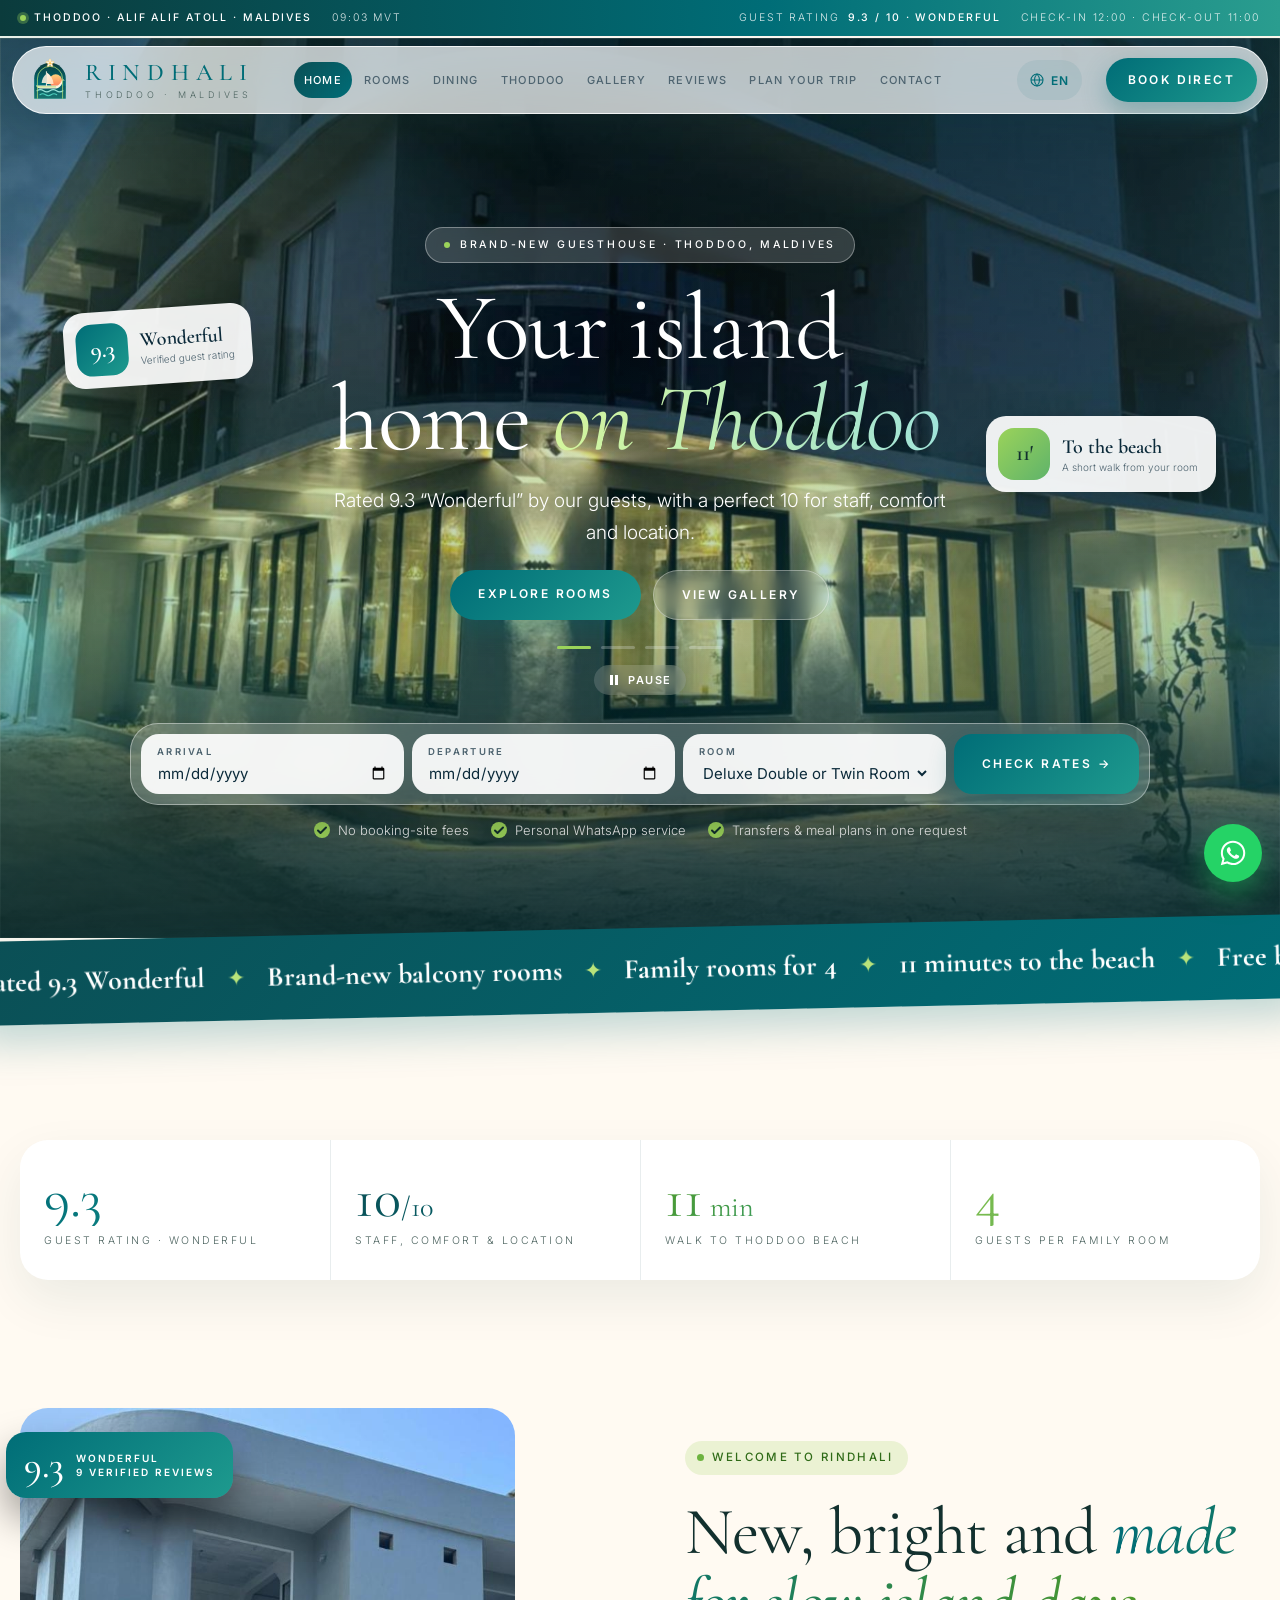
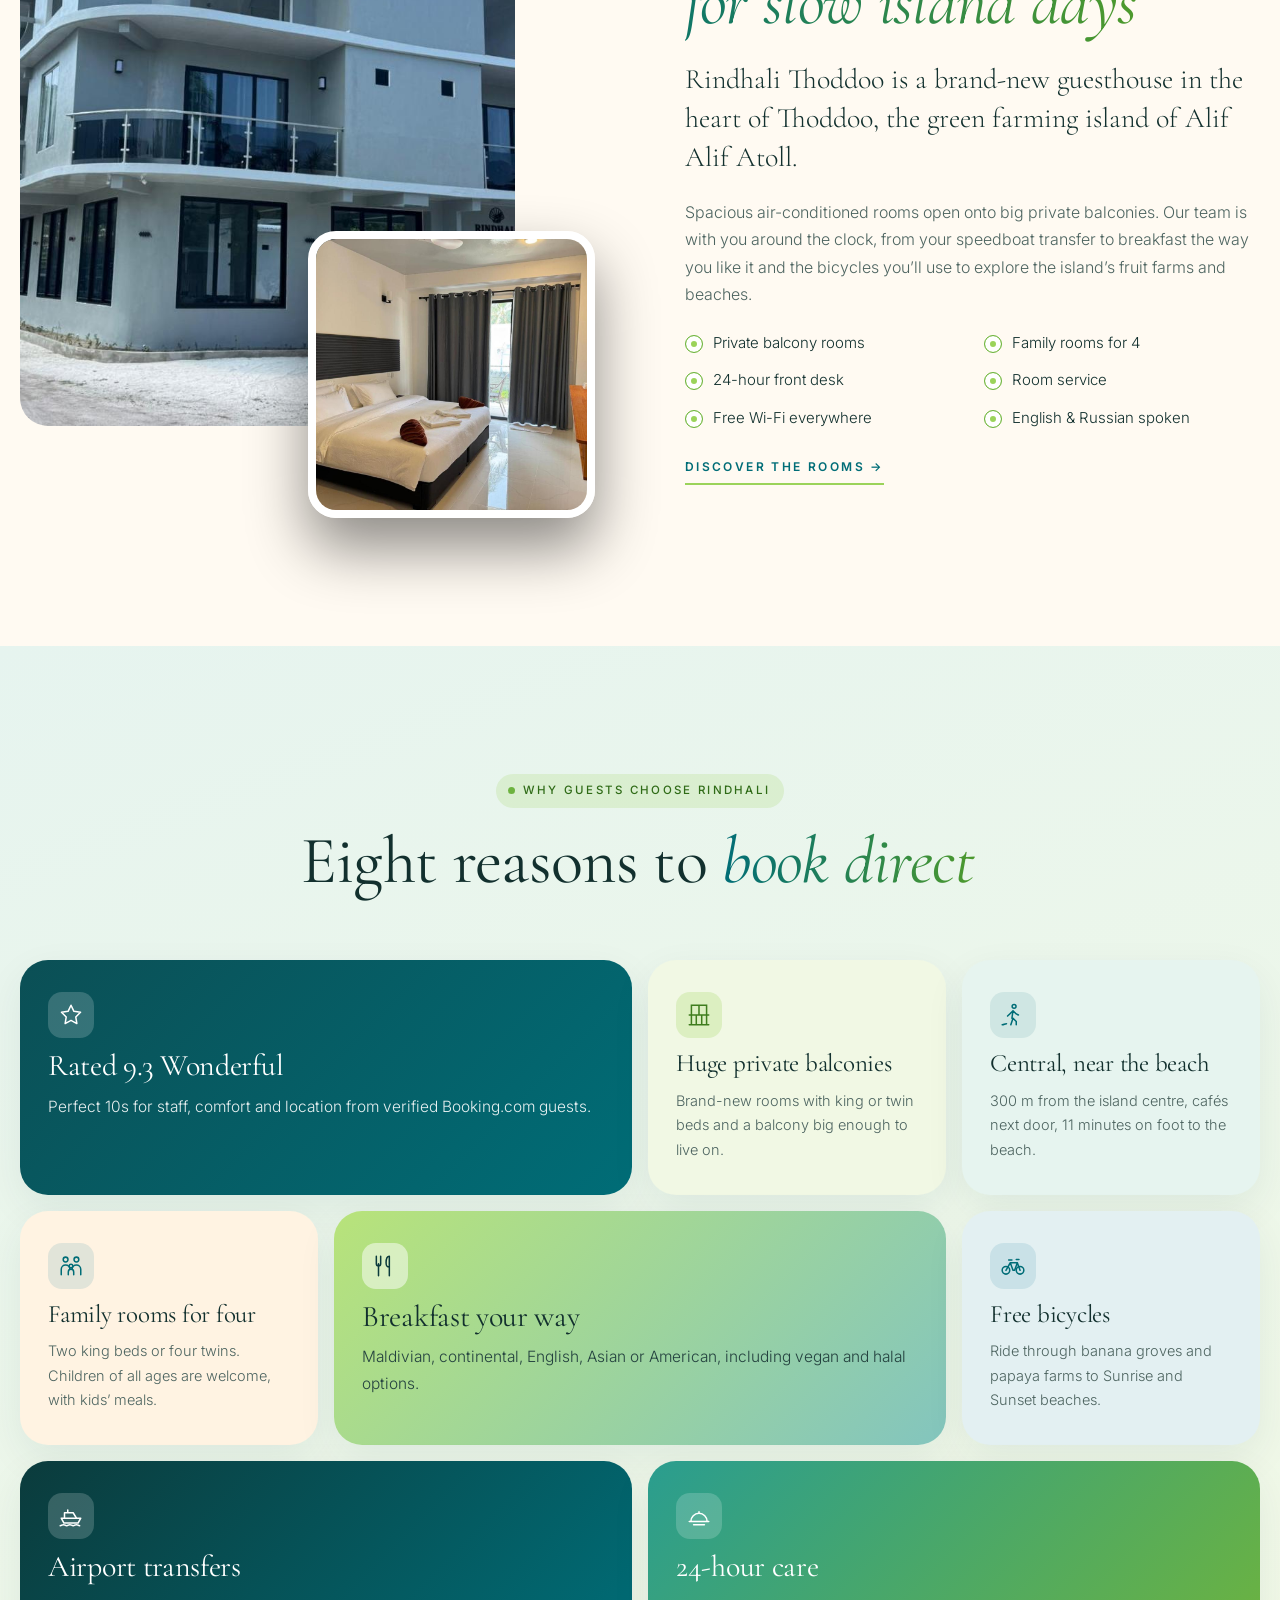
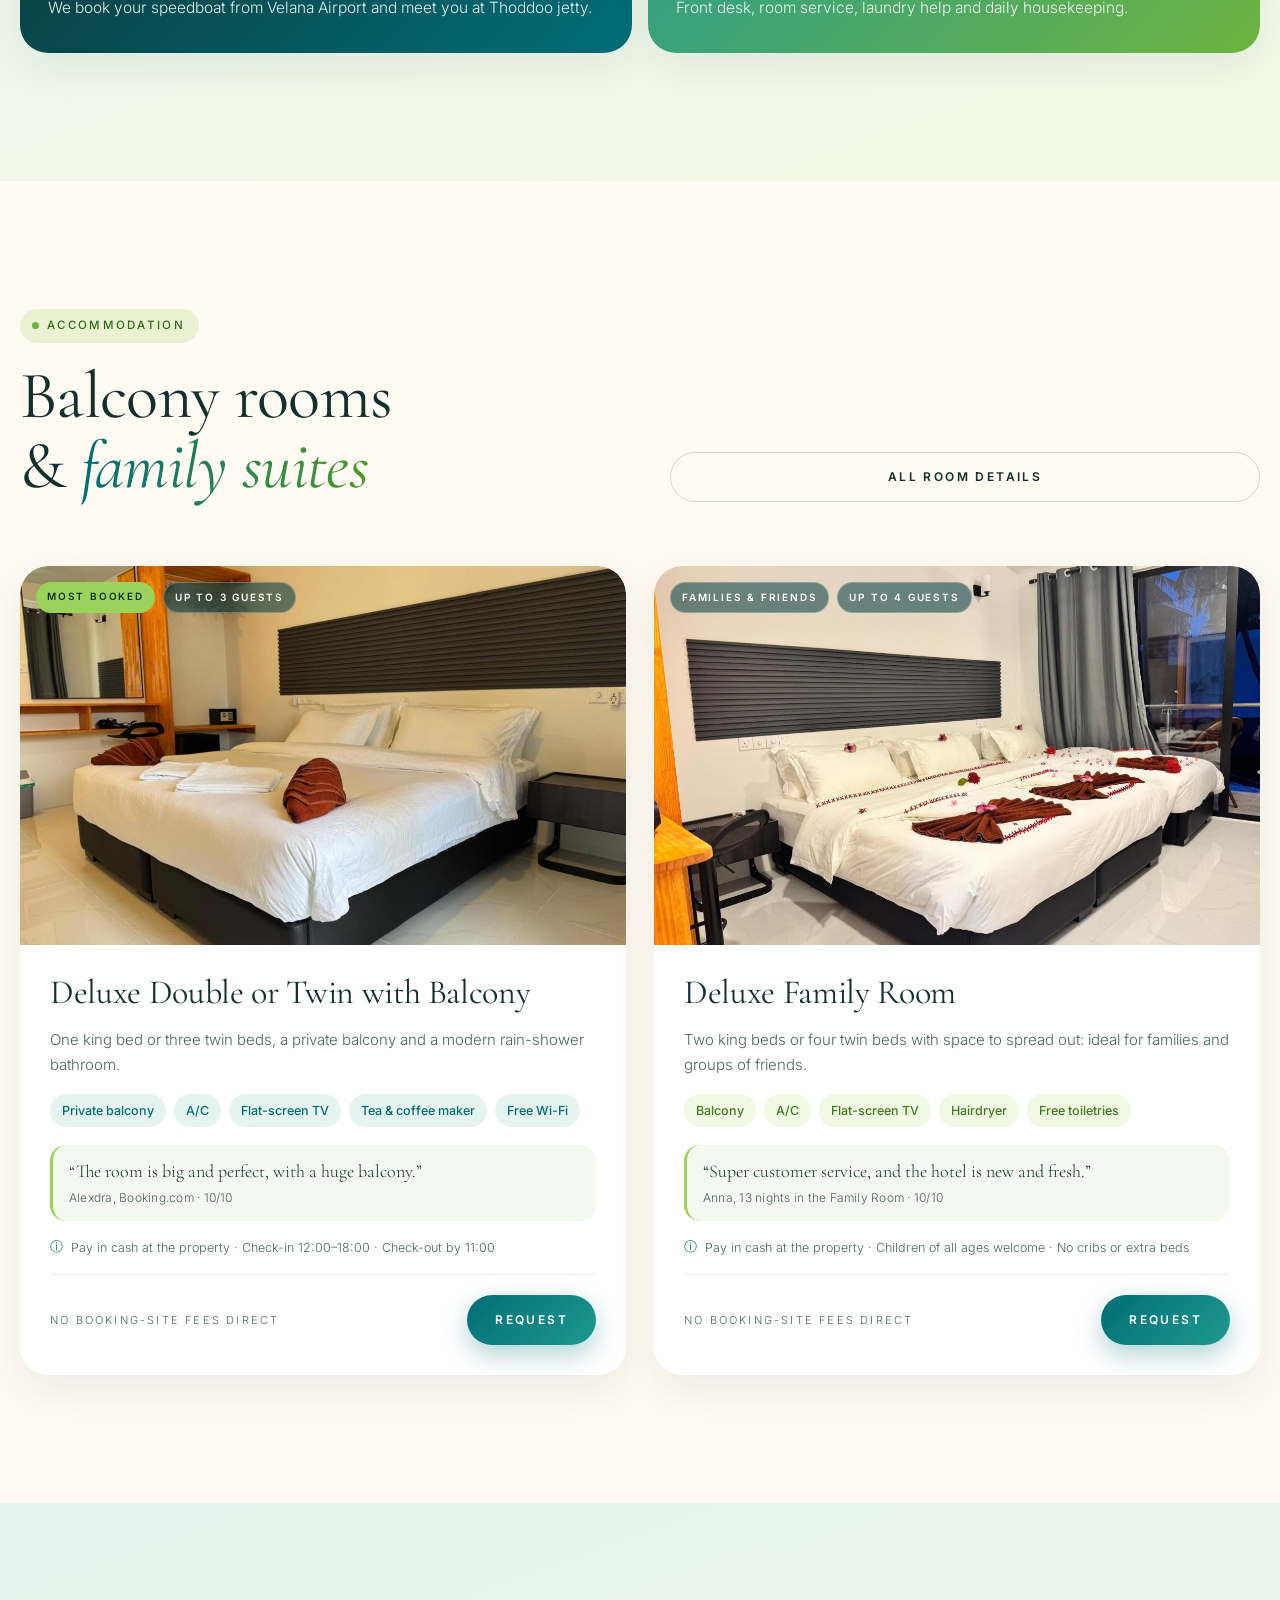
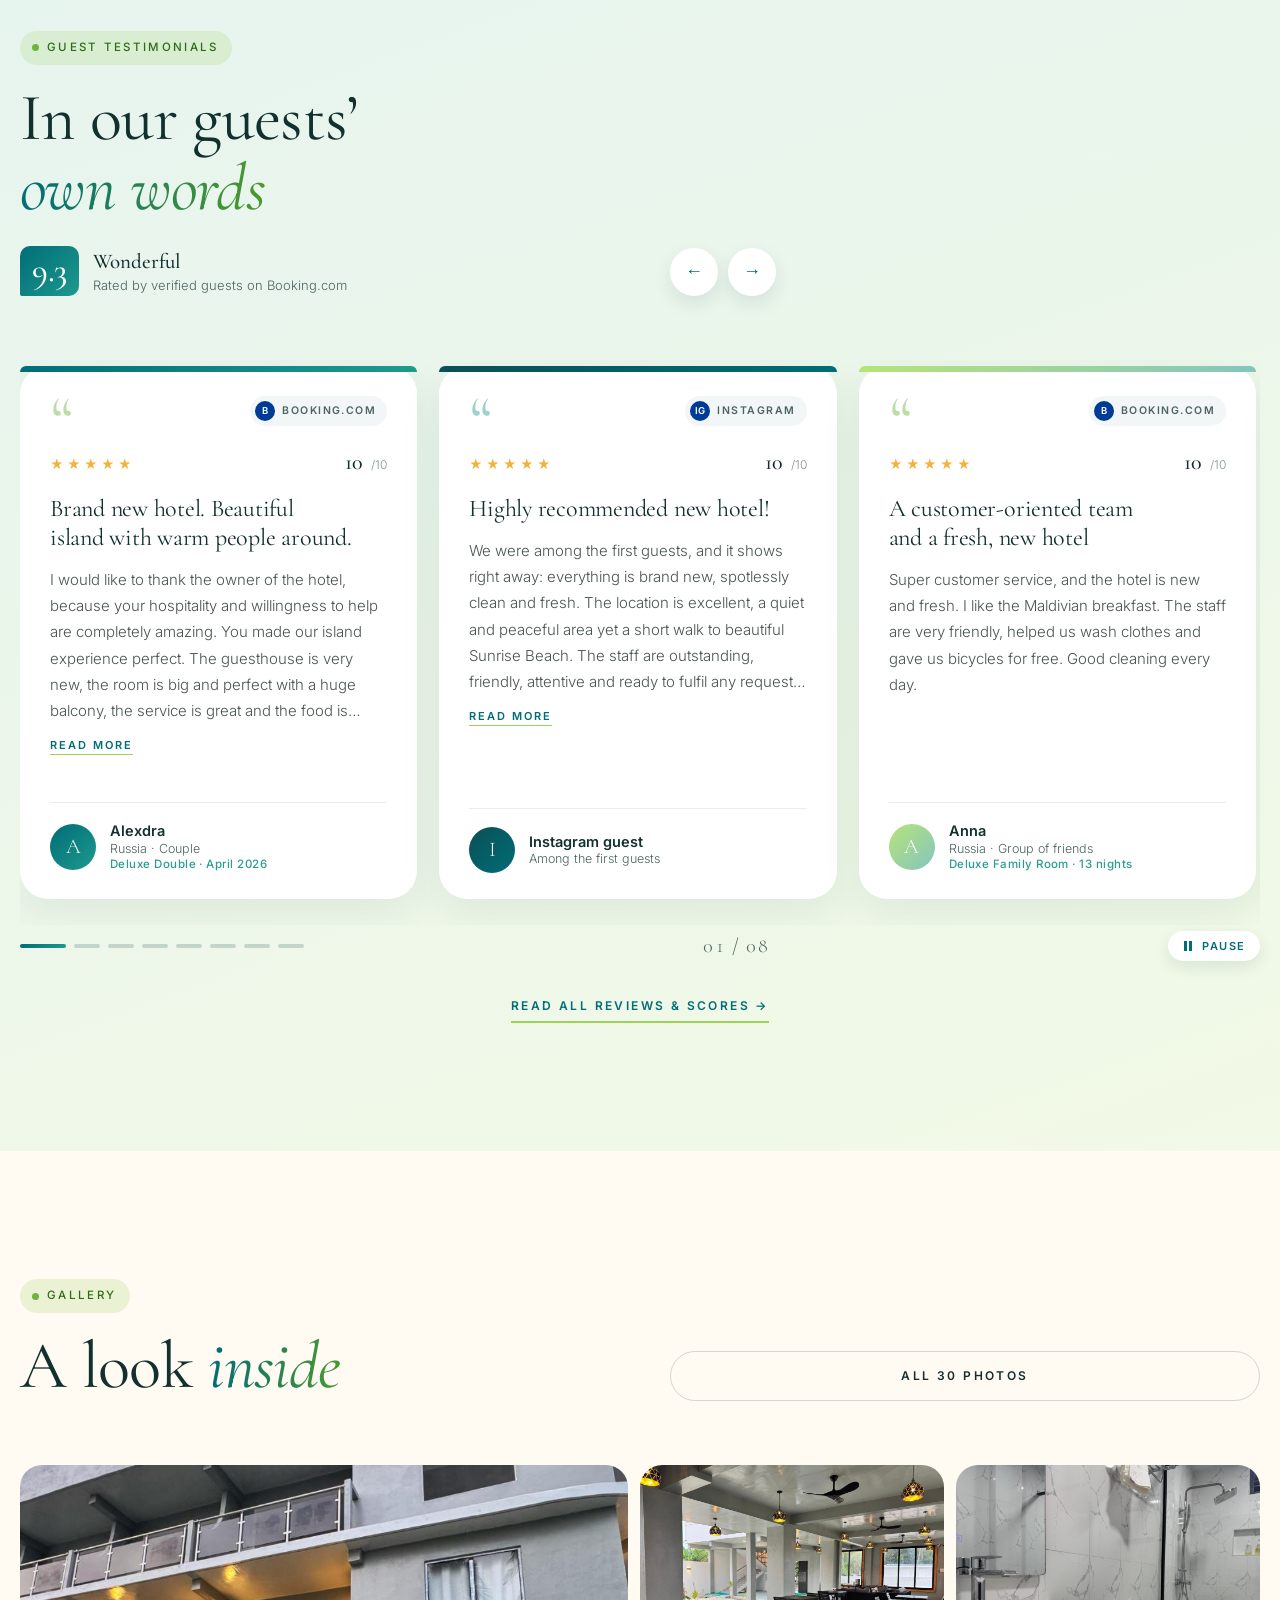
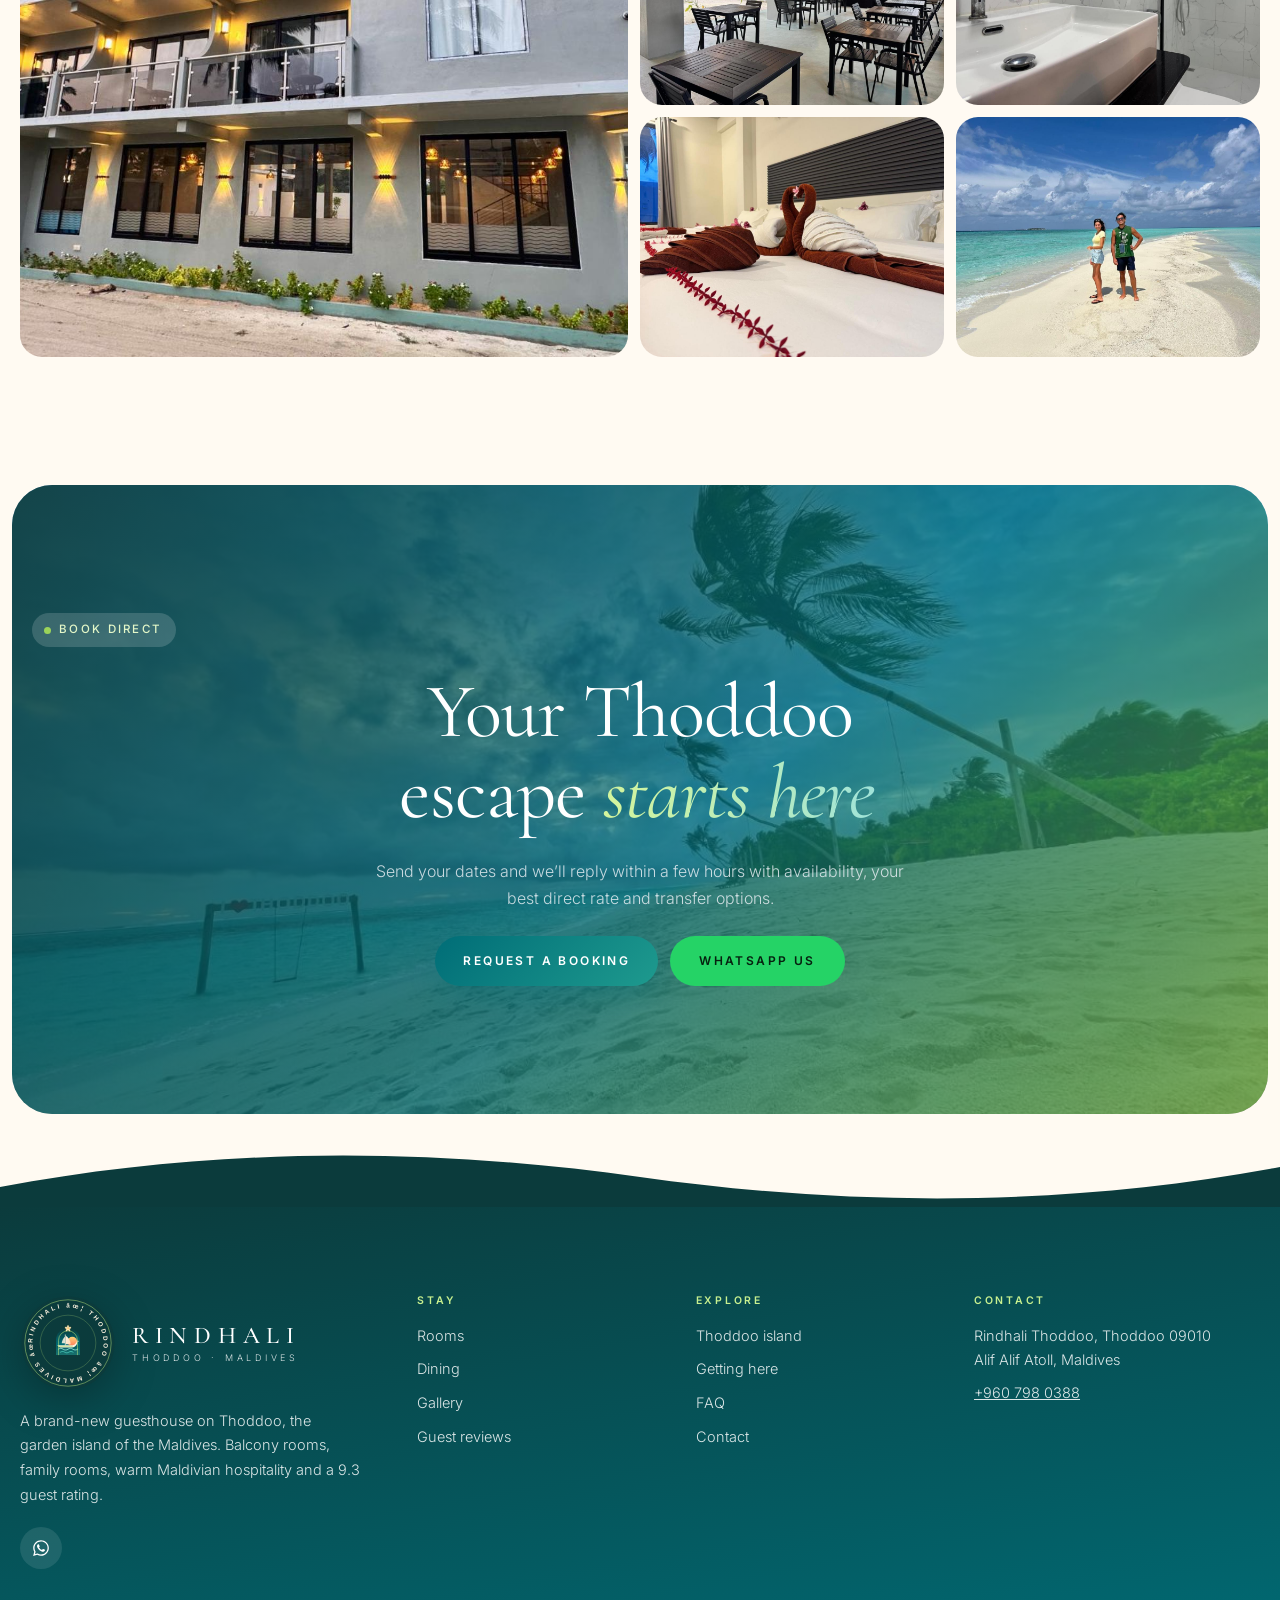
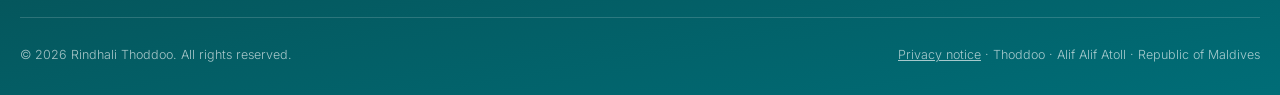
==== index.html @ a6bc883f "Rindhali Thoddoo guesthouse website" ====
<!doctype html>
<html lang="en">
<head>
<meta charset="utf-8">
<meta name="viewport" content="width=device-width,initial-scale=1,viewport-fit=cover">
<title>Rindhali Thoddoo | Brand-New Guesthouse on Thoddoo Island, Maldives · Rated 9.3</title>
<meta name="description" content="Stay at Rindhali Thoddoo, a brand-new guesthouse on Thoddoo island, Maldives. Rated 9.3: balcony rooms, family rooms, free bikes and Wi-Fi. Book direct.">
<meta name="keywords" content="Rindhali Thoddoo, Thoddoo guesthouse, Thoddoo hotel, Thoddoo island, Maldives guesthouse, Alif Alif Atoll, local island Maldives, budget Maldives hotel, family room Maldives, Thoddoo accommodation">
<meta name="theme-color" content="#006D77">
<meta property="og:type" content="website">
<meta property="og:site_name" content="Rindhali Thoddoo">
<meta property="og:title" content="Rindhali Thoddoo | Brand-New Guesthouse on Thoddoo Island, Maldives · Rated 9.3">
<meta property="og:description" content="Stay at Rindhali Thoddoo, a brand-new guesthouse on Thoddoo island, Maldives. Rated 9.3: balcony rooms, family rooms, free bikes and Wi-Fi. Book direct.">
<meta property="og:image" content="assets/p26.jpg">
<meta name="twitter:card" content="summary_large_image">
<link rel="icon" type="image/svg+xml" href="logo-mark.svg">
<link rel="preconnect" href="https://fonts.googleapis.com">
<link rel="preconnect" href="https://fonts.gstatic.com" crossorigin>
<link rel="stylesheet" href="https://fonts.googleapis.com/css2?family=Cormorant+Garamond:ital,wght@0,400;0,500;1,400;1,500&family=Inter:wght@300;400;500;600&display=swap">
<link rel="stylesheet" href="style.css">
<script type="application/ld+json">
{"@context":"https://schema.org","@type":"Hotel","name":"Rindhali Thoddoo","description":"Brand-new guesthouse on Thoddoo island, Alif Alif Atoll, Maldives, with balcony rooms, family rooms, restaurant, free Wi-Fi, free bicycles and airport transfers.","address":{"@type":"PostalAddress","addressLocality":"Thoddoo","postalCode":"09010","addressRegion":"Alif Alif Atoll","addressCountry":"MV"},"geo":{"@type":"GeoCoordinates","latitude":4.44003597705171,"longitude":72.9604909913887},"checkinTime":"12:00","checkoutTime":"11:00","petsAllowed":false,"availableLanguage":["English","Russian"],"amenityFeature":[{"@type":"LocationFeatureSpecification","name":"Free Wi-Fi","value":true},{"@type":"LocationFeatureSpecification","name":"Air conditioning","value":true},{"@type":"LocationFeatureSpecification","name":"Restaurant","value":true},{"@type":"LocationFeatureSpecification","name":"Airport shuttle","value":true},{"@type":"LocationFeatureSpecification","name":"24-hour front desk","value":true},{"@type":"LocationFeatureSpecification","name":"Room service","value":true},{"@type":"LocationFeatureSpecification","name":"Family rooms","value":true},{"@type":"LocationFeatureSpecification","name":"Garden","value":true},{"@type":"LocationFeatureSpecification","name":"Terrace","value":true}],"aggregateRating":{"@type":"AggregateRating","ratingValue":"9.3","bestRating":"10","worstRating":"1","reviewCount":"9"},"image":"assets/p26.jpg"}
</script>
</head>
<body data-page="home">
<svg width="0" height="0" style="position:absolute" aria-hidden="true">
  <defs id="logo-defs"><linearGradient id="rg-sky" x1="0" y1="0" x2="0" y2="1"><stop offset="0" stop-color="#0B3B3C"/><stop offset=".62" stop-color="#006D77"/><stop offset="1" stop-color="#2A9D8F"/></linearGradient>
    <linearGradient id="rg-sun" x1="0" y1="0" x2="0" y2="1"><stop offset="0" stop-color="#FFD27A"/><stop offset="1" stop-color="#FF7A59"/></linearGradient>
    <linearGradient id="rg-sail" x1="0" y1="0" x2="1" y2="1"><stop offset="0" stop-color="#FFF4E2"/><stop offset="1" stop-color="#FFD9B8"/></linearGradient>
    <clipPath id="rg-clip"><path d="M10 58V30a22 22 0 0 1 44 0v28z"/></clipPath></defs><symbol id="logo" viewBox="0 0 64 64"><path d="M10 58V30a22 22 0 0 1 44 0v28z" fill="url(#rg-sky)"/>
  <g clip-path="url(#rg-clip)">
    <circle cx="40" cy="33" r="9" fill="url(#rg-sun)"/>
    <path d="M10 40h44v18H10z" fill="#0B4F55" opacity=".55"/>
    <path d="M14 47c3-2 6-2 9 0s6 2 9 0 6-2 9 0 6 2 9 0" fill="none" stroke="#A7F0E6" stroke-width="1.6" stroke-linecap="round" opacity=".9"/>
    <path d="M18 52.5c2.6-1.7 5.2-1.7 7.8 0s5.2 1.7 7.8 0 5.2-1.7 7.8 0" fill="none" stroke="#5EEAD4" stroke-width="1.4" stroke-linecap="round" opacity=".8"/>
  </g>
  <g transform="translate(-3 0)">
  <path d="M30 20.5v19.2" stroke="#FFF4E2" stroke-width="1.3" stroke-linecap="round"/>
  <path d="M30.6 21.5c5.6 3.6 8.8 9.4 9.4 16.2H30.6z" fill="url(#rg-sail)"/>
  <path d="M29.4 24c-3.6 3-5.6 7.2-6 12.2h6z" fill="#FFF4E2" opacity=".85"/>
  <path d="M15.5 39.6h27.8c2.6 0 4.6-1.3 6.2-3.6l1.6-2.4c.4-.6 1.2-.4 1.2.3-.2 3.4-1.8 6.4-4.4 8.2-1.6 1.1-3.6 1.7-5.8 1.7H21.5c-2.6 0-4.8-1.6-6-4.2z" fill="#FFF4E2"/>
  <path d="M51 33.4c.9-1.4 2.4-2 3.4-1.2" fill="none" stroke="#FFF4E2" stroke-width="1.3" stroke-linecap="round"/>
  <path d="M18 41.6h25" stroke="#9BD35A" stroke-width="1.1" stroke-linecap="round"/>
  </g>
  <path d="M14.5 58V30.5a17.5 17.5 0 0 1 35 0V58" fill="none" stroke="#B8E37A" stroke-width="1.1" opacity=".95"/>
  <g transform="translate(32 8.6)">
    <g fill="#FFF4E2" stroke="#FFC24B" stroke-width=".5">
      <ellipse rx="1.6" ry="3.4" transform="rotate(0) translate(0 -2.6)"/>
      <ellipse rx="1.6" ry="3.4" transform="rotate(72) translate(0 -2.6)"/>
      <ellipse rx="1.6" ry="3.4" transform="rotate(144) translate(0 -2.6)"/>
      <ellipse rx="1.6" ry="3.4" transform="rotate(216) translate(0 -2.6)"/>
      <ellipse rx="1.6" ry="3.4" transform="rotate(288) translate(0 -2.6)"/>
    </g>
    <circle r="1.3" fill="#FFC24B"/>
  </g><path d="M10 58V30a22 22 0 0 1 44 0v28z" fill="none" style="stroke:var(--lg-edge,none)" stroke-width="1.4"/></symbol>
  
  <symbol id="i-wa" viewBox="0 0 448 512"><path fill="currentColor" d="M380.9 97.1C339 55.1 283.2 32 223.9 32c-122.4 0-222 99.6-222 222 0 39.1 10.2 77.3 29.6 111L0 480l117.7-30.9c32.4 17.7 68.9 27 106.1 27h.1c122.3 0 224.1-99.6 224.1-222 0-59.3-25.2-115-67.1-157zm-157 341.6c-33.2 0-65.7-8.9-94-25.7l-6.7-4-69.8 18.3L72 359.2l-4.4-7c-18.5-29.4-28.2-63.3-28.2-98.2 0-101.7 82.8-184.5 184.6-184.5 49.3 0 95.6 19.2 130.4 54.1 34.8 34.9 56.2 81.2 56.1 130.5 0 101.8-84.9 184.6-186.6 184.6zm101.2-138.2c-5.5-2.8-32.8-16.2-37.9-18-5.1-1.9-8.8-2.8-12.5 2.8-3.7 5.6-14.3 18-17.6 21.8-3.2 3.7-6.5 4.2-12 1.4-32.6-16.3-54-29.1-75.5-66-5.7-9.8 5.7-9.1 16.3-30.3 1.8-3.7.9-6.9-.5-9.7-1.4-2.8-12.5-30.1-17.1-41.2-4.5-10.8-9.1-9.3-12.5-9.5-3.2-.2-6.9-.2-10.6-.2-3.7 0-9.7 1.4-14.8 6.9-5.1 5.6-19.4 19-19.4 46.3 0 27.3 19.9 53.7 22.6 57.4 2.8 3.7 39.1 59.7 94.8 83.8 35.2 15.2 49 16.5 66.6 13.9 10.7-1.6 32.8-13.4 37.4-26.4 4.6-13 4.6-24.1 3.2-26.4-1.3-2.5-5-3.9-10.5-6.6z"/></symbol>
  <symbol id="i-ig" viewBox="0 0 448 512"><path fill="currentColor" d="M224.1 141c-63.6 0-114.9 51.3-114.9 114.9s51.3 114.9 114.9 114.9S339 319.5 339 255.9 287.7 141 224.1 141zm0 189.6c-41.1 0-74.7-33.5-74.7-74.7s33.5-74.7 74.7-74.7 74.7 33.5 74.7 74.7-33.6 74.7-74.7 74.7zm146.4-194.3c0 14.9-12 26.8-26.8 26.8-14.9 0-26.8-12-26.8-26.8s12-26.8 26.8-26.8 26.8 12 26.8 26.8zm76.1 27.2c-1.7-35.9-9.9-67.7-36.2-93.9-26.2-26.2-58-34.4-93.9-36.2-37-2.1-147.9-2.1-184.9 0-35.8 1.7-67.6 9.9-93.9 36.1s-34.4 58-36.2 93.9c-2.1 37-2.1 147.9 0 184.9 1.7 35.9 9.9 67.7 36.2 93.9s58 34.4 93.9 36.2c37 2.1 147.9 2.1 184.9 0 35.9-1.7 67.7-9.9 93.9-36.2 26.2-26.2 34.4-58 36.2-93.9 2.1-37 2.1-147.8 0-184.8zM398.8 388c-7.8 19.6-22.9 34.7-42.6 42.6-29.5 11.7-99.5 9-132.1 9s-102.7 2.6-132.1-9c-19.6-7.8-34.7-22.9-42.6-42.6-11.7-29.5-9-99.5-9-132.1s-2.6-102.7 9-132.1c7.8-19.6 22.9-34.7 42.6-42.6 29.5-11.7 99.5-9 132.1-9s102.7-2.6 132.1 9c19.6 7.8 34.7 22.9 42.6 42.6 11.7 29.5 9 99.5 9 132.1s2.7 102.7-9 132.1z"/></symbol>
  <symbol id="i-fb" viewBox="0 0 320 512"><path fill="currentColor" d="M80 299.3V512H196V299.3h86.5l18-97.8H196V166.9c0-51.7 20.3-71.5 72.7-71.5c16.3 0 29.4 .4 37 1.2V7.9C291.4 4 256.4 0 236.2 0C129.3 0 80 50.5 80 159.4v42.1H14v97.8H80z"/></symbol>
  <symbol id="i-mail" viewBox="0 0 24 24"><g fill="none" stroke="currentColor" stroke-width="1.5" stroke-linecap="round" stroke-linejoin="round"><rect x="3" y="5" width="18" height="14" rx="2"/><path d="M3 7l9 6 9-6"/></g></symbol>
  <symbol id="i-pin" viewBox="0 0 24 24"><g fill="none" stroke="currentColor" stroke-width="1.5" stroke-linejoin="round"><path d="M12 21s-7-6.2-7-11.5A7 7 0 0 1 19 9.5C19 14.8 12 21 12 21z"/><circle cx="12" cy="9.5" r="2.5"/></g></symbol>
  <symbol id="i-phone" viewBox="0 0 24 24"><path fill="none" stroke="currentColor" stroke-width="1.5" stroke-linejoin="round" d="M5 4h4l2 5-2.5 1.5a11 11 0 0 0 5 5L15 13l5 2v4a2 2 0 0 1-2 2A16 16 0 0 1 3 6a2 2 0 0 1 2-2"/></symbol>
  <symbol id="i-clock" viewBox="0 0 24 24"><g fill="none" stroke="currentColor" stroke-width="1.5" stroke-linecap="round"><circle cx="12" cy="12" r="9"/><path d="M12 7v5l3 2"/></g></symbol>
  <symbol id="u-star" viewBox="0 0 24 24"><path fill="none" stroke="currentColor" stroke-width="1.4" stroke-linejoin="round" d="M12 3l2.7 5.6 6.1.9-4.4 4.3 1 6.1L12 17l-5.4 2.9 1-6.1-4.4-4.3 6.1-.9z"/></symbol>
  <symbol id="u-bal" viewBox="0 0 24 24"><g fill="none" stroke="currentColor" stroke-width="1.4" stroke-linecap="round"><path d="M5 3h14v9H5zM12 3v9M3 12h18M5 12v9M9.5 12v9M14.5 12v9M19 12v9M3 21h18"/></g></symbol>
  <symbol id="u-walk" viewBox="0 0 24 24"><g fill="none" stroke="currentColor" stroke-width="1.4" stroke-linecap="round" stroke-linejoin="round"><circle cx="13" cy="4" r="1.8"/><path d="M10 21l2-6 3 3v3M9 11l3-3 3 3 2 1M12 8l-1 7M7 13l2-2"/><path d="M2 21c2 0 2-1 4-1"/></g></symbol>
  <symbol id="u-fam" viewBox="0 0 24 24"><g fill="none" stroke="currentColor" stroke-width="1.4" stroke-linecap="round"><circle cx="7" cy="6" r="2.2"/><circle cx="17" cy="6" r="2.2"/><circle cx="12" cy="12" r="1.7"/><path d="M3 20v-5a4 4 0 0 1 8 0M13 15a4 4 0 0 1 8 0v5M9.5 20v-2.5a2.5 2.5 0 0 1 5 0V20"/></g></symbol>
  <symbol id="u-bike" viewBox="0 0 24 24"><g fill="none" stroke="currentColor" stroke-width="1.4" stroke-linecap="round" stroke-linejoin="round"><circle cx="5.5" cy="16" r="3.5"/><circle cx="18.5" cy="16" r="3.5"/><path d="M5.5 16l4-7h6.5l2.5 7M9.5 9L12 16h1.5L16 9M8 6.5h3M15 6h2.5"/></g></symbol>
  <symbol id="u-boat" viewBox="0 0 24 24"><g fill="none" stroke="currentColor" stroke-width="1.4" stroke-linecap="round" stroke-linejoin="round"><path d="M3 14h18l-2.5 4.5H5.5z"/><path d="M6 14V9h8l3 5M9 9V6.5M2 21c1.5 0 1.5-1 3-1s1.5 1 3 1 1.5-1 3-1 1.5 1 3 1 1.5-1 3-1 1.5 1 3 1"/></g></symbol>
  <symbol id="u-food" viewBox="0 0 24 24"><g fill="none" stroke="currentColor" stroke-width="1.4" stroke-linecap="round" stroke-linejoin="round"><path d="M4 3v7a2 2 0 0 0 4 0V3M6 10v11M16 3c-2 0-3 2.5-3 6s1 4 3 4v8M16 3v18"/></g></symbol>
  <symbol id="u-wifi" viewBox="0 0 24 24"><g fill="none" stroke="currentColor" stroke-width="1.4" stroke-linecap="round"><path d="M2.5 9a14 14 0 0 1 19 0M5.5 12.5a9.5 9.5 0 0 1 13 0M8.5 16a5 5 0 0 1 7 0"/><circle cx="12" cy="19.2" r="1" fill="currentColor"/></g></symbol>
  <symbol id="u-snow" viewBox="0 0 24 24"><g fill="none" stroke="currentColor" stroke-width="1.4" stroke-linecap="round"><path d="M12 2v20M4.5 6.5l15 11M19.5 6.5l-15 11M9 3.5l3 2.5 3-2.5M9 20.5l3-2.5 3 2.5"/></g></symbol>
  <symbol id="u-desk" viewBox="0 0 24 24"><g fill="none" stroke="currentColor" stroke-width="1.4" stroke-linecap="round"><path d="M3 18h18M5 18a7 7 0 0 1 14 0M12 9V7M10 7h4"/></g></symbol>
  <symbol id="u-bell" viewBox="0 0 24 24"><g fill="none" stroke="currentColor" stroke-width="1.4" stroke-linecap="round"><path d="M3 17h18M4.5 17a7.5 7.5 0 0 1 15 0M12 9.5V8M7 20h10"/></g></symbol>
  <symbol id="u-leaf" viewBox="0 0 24 24"><g fill="none" stroke="currentColor" stroke-width="1.4" stroke-linecap="round" stroke-linejoin="round"><path d="M5 19c0-8 5-14 15-15-1 10-7 15-15 15zM5 19l8-8"/></g></symbol>
  <symbol id="u-wash" viewBox="0 0 24 24"><g fill="none" stroke="currentColor" stroke-width="1.4"><rect x="4" y="3" width="16" height="18" rx="2"/><circle cx="12" cy="13" r="4.5"/><path d="M7 6.5h2"/></g></symbol>
  <symbol id="u-cash" viewBox="0 0 24 24"><g fill="none" stroke="currentColor" stroke-width="1.4"><rect x="2.5" y="6" width="19" height="12" rx="2"/><circle cx="12" cy="12" r="2.8"/></g></symbol>
  <symbol id="u-lang" viewBox="0 0 24 24"><g fill="none" stroke="currentColor" stroke-width="1.4"><circle cx="12" cy="12" r="9"/><path d="M3 12h18M12 3c2.5 2.6 3.8 5.6 3.8 9s-1.3 6.4-3.8 9c-2.5-2.6-3.8-5.6-3.8-9S9.5 5.6 12 3z"/></g></symbol>
  <symbol id="u-nosmoke" viewBox="0 0 24 24"><g fill="none" stroke="currentColor" stroke-width="1.4" stroke-linecap="round"><circle cx="12" cy="12" r="9"/><path d="M5.6 5.6l12.8 12.8M7 13h7M16 13h1"/></g></symbol>
</svg>

<a class="skip" href="#main">Skip to content</a>
<div class="progress" aria-hidden="true"><i></i></div>
<div class="ticker" role="note">
  <div class="wrap">
    <div class="l">
      <span><i class="dot" aria-hidden="true"></i><b>Thoddoo · Alif Alif Atoll · Maldives</b></span>
      <span class="hide-s coord">4.44° N · 72.96° E</span>
      <span class="hide-s" id="mvt"></span>
      <span id="wx" hidden></span>
    </div>
    <div class="r">
      <span>Guest rating <b>9.3 / 10 · Wonderful</b></span>
      <span class="hide-s">Check-in 12:00 · Check-out 11:00</span>
    </div>
  </div>
</div>

<header class="site-h">
  <div class="wrap">
    <a class="logo" href="index.html" aria-label="Rindhali Thoddoo, home">
      <svg class="logo-svg" aria-hidden="true"><use href="#logo"/></svg>
      <span class="logo-t"><b>RINDHALI</b><small>THODDOO · MALDIVES</small></span>
    </a>
    <nav class="nav" id="nav" aria-label="Main">
      <a href="index.html" data-p="home">Home</a>
      <a href="rooms.html" data-p="rooms">Rooms</a>
      <a href="dining.html" data-p="dining">Dining</a>
      <a href="experiences.html" data-p="experiences">Thoddoo</a>
      <a href="gallery.html" data-p="gallery">Gallery</a>
      <a href="reviews.html" data-p="reviews">Reviews</a>
      <a href="plan.html" data-p="plan">Plan Your Trip</a>
      <a href="contact.html" data-p="contact">Contact</a>
      <a class="btn btn-light" href="contact.html#book">Book direct</a>
    </nav>
    <a class="btn btn-light" href="contact.html#book">Book direct</a>
    <button class="burger" type="button" aria-label="Menu" aria-expanded="false" aria-controls="nav"><i></i><i></i><i></i></button>
  </div>
</header>

<main id="main" tabindex="-1">
<section class="hero" aria-label="Welcome">
  <div class="slides">
    <div class="slide on" data-usp="Rated 9.3 “Wonderful” by our guests, with a perfect 10 for staff, comfort and location."><img src="assets/p26.jpg" alt="Rindhali Thoddoo guesthouse lit up at night" fetchpriority="high" decoding="async"></div>
    <div class="slide" data-usp="Brand-new rooms with huge private balconies, king beds and rain showers."><img src="assets/p05.jpg" alt="Private balcony with seating at Rindhali Thoddoo"></div>
    <div class="slide" data-usp="An 11-minute walk to Thoddoo’s white-sand bikini beach, with cafés right on the doorstep."><img src="assets/p09.jpg" alt="Palm tree over the white sand of Thoddoo beach"></div>
    <div class="slide" data-usp="Family rooms for four, free bicycles, free Wi-Fi and speedboat transfers arranged for you."><img src="assets/p22.jpg" alt="Spacious family room with four beds"></div>
  </div>
  <div class="sticker s1" aria-hidden="true"><b>9.3</b><span><strong>Wonderful</strong><small>Verified guest rating</small></span></div>
  <div class="sticker s2" aria-hidden="true"><b>11′</b><span><strong>To the beach</strong><small>A short walk from your room</small></span></div>
  <div class="hero-c">
    <span class="pill rv">Brand-new guesthouse · Thoddoo, Maldives</span>
    <h1 class="rv">Your island home <em>on Thoddoo</em></h1>
    <p class="usp-rot rv" aria-live="polite"><span></span></p>
    <div class="row rv"><a class="btn btn-light" href="rooms.html">Explore rooms</a><a class="btn btn-ghost" href="gallery.html">View gallery</a></div>
    <div class="dots" aria-label="Slides"></div>
  </div>
  <div class="bbar rv">
    <form id="bookBar" aria-label="Check availability">
      <label><span>Arrival</span><input type="date" id="bIn" required></label>
      <label><span>Departure</span><input type="date" id="bOut" required></label>
      <label><span>Room</span><select id="bRoom"><option value="Deluxe Double or Twin Room with Balcony">Deluxe Double or Twin Room with Balcony</option><option value="Deluxe Family Room">Deluxe Family Room</option></select></label>
      <button class="btn btn-light" type="submit">Check rates →</button>
    </form>
    <ul class="perks" aria-label="Why book direct">
      <li>No booking-site fees</li><li>Personal WhatsApp service</li><li>Transfers &amp; meal plans in one request</li>
    </ul>
  </div>
</section>

<div class="marquee" aria-label="Highlights">
  <div class="mq-track">
    <span><b>Rated 9.3 Wonderful</b> <i>✦</i> <b>Brand-new balcony rooms</b> <i>✦</i> <b>Family rooms for 4</b> <i>✦</i> <b>11 minutes to the beach</b> <i>✦</i> <b>Free bicycles</b> <i>✦</i> <b>Free Wi-Fi</b> <i>✦</i> <b>Airport transfers</b> <i>✦</i> <b>Maldivian breakfast</b> <i>✦</i> <b>24-hour front desk</b> <i>✦</i></span>
    <span aria-hidden="true"><b>Rated 9.3 Wonderful</b> <i>✦</i> <b>Brand-new balcony rooms</b> <i>✦</i> <b>Family rooms for 4</b> <i>✦</i> <b>11 minutes to the beach</b> <i>✦</i> <b>Free bicycles</b> <i>✦</i> <b>Free Wi-Fi</b> <i>✦</i> <b>Airport transfers</b> <i>✦</i> <b>Maldivian breakfast</b> <i>✦</i> <b>24-hour front desk</b> <i>✦</i></span>
  </div>
</div>

<section class="band">
  <div class="wrap">
    <div class="stats rv">
      <div class="stat"><b>9.3</b><span>Guest rating · Wonderful</span></div>
      <div class="stat"><b>10<small>/10</small></b><span>Staff, comfort &amp; location</span></div>
      <div class="stat"><b>11<small> min</small></b><span>Walk to Thoddoo beach</span></div>
      <div class="stat"><b>4</b><span>Guests per family room</span></div>
    </div>
  </div>
</section>

<section class="band" style="padding-top:0">
  <div class="wrap split">
    <div class="collage rv">
      <div class="a"><img loading="lazy" src="assets/p27.jpg" alt="Rindhali Thoddoo's white facade with three floors of balconies"></div>
      <div class="b"><img loading="lazy" src="assets/p07.jpg" alt="King bedroom at Rindhali Thoddoo"></div>
      <div class="badge-score"><b>9.3</b><span>Wonderful<br>9 verified reviews</span></div>
    </div>
    <div class="split-copy rv">
      <span class="kicker">Welcome to Rindhali</span>
      <h2 class="h2">New, bright and <em>made for slow island days</em></h2>
      <p class="big">Rindhali Thoddoo is a brand-new guesthouse in the heart of Thoddoo, the green farming island of Alif Alif Atoll.</p>
      <p>Spacious air-conditioned rooms open onto big private balconies. Our team is with you around the clock, from your speedboat transfer to breakfast the way you like it and the bicycles you’ll use to explore the island’s fruit farms and beaches.</p>
      <ul class="ticks">
        <li>Private balcony rooms</li><li>Family rooms for 4</li><li>24-hour front desk</li><li>Room service</li><li>Free Wi-Fi everywhere</li><li>English &amp; Russian spoken</li>
      </ul>
      <div><a class="arrow" href="rooms.html">Discover the rooms →</a></div>
    </div>
  </div>
</section>

<section class="band alt">
  <div class="wrap">
    <div class="head center rv">
      <span class="kicker">Why guests choose Rindhali</span>
      <h2 class="h2">Eight reasons to <em>book direct</em></h2>
    </div>
    <div class="usps rv">
      <div class="usp"><svg width="30" height="30" aria-hidden="true"><use href="#u-star"/></svg><h3>Rated 9.3 Wonderful</h3><p>Perfect 10s for staff, comfort and location from verified Booking.com guests.</p></div>
      <div class="usp"><svg width="30" height="30" aria-hidden="true"><use href="#u-bal"/></svg><h3>Huge private balconies</h3><p>Brand-new rooms with king or twin beds and a balcony big enough to live on.</p></div>
      <div class="usp"><svg width="30" height="30" aria-hidden="true"><use href="#u-walk"/></svg><h3>Central, near the beach</h3><p>300 m from the island centre, cafés next door, 11 minutes on foot to the beach.</p></div>
      <div class="usp"><svg width="30" height="30" aria-hidden="true"><use href="#u-fam"/></svg><h3>Family rooms for four</h3><p>Two king beds or four twins. Children of all ages are welcome, with kids’ meals.</p></div>
      <div class="usp"><svg width="30" height="30" aria-hidden="true"><use href="#u-food"/></svg><h3>Breakfast your way</h3><p>Maldivian, continental, English, Asian or American, including vegan and halal options.</p></div>
      <div class="usp"><svg width="30" height="30" aria-hidden="true"><use href="#u-bike"/></svg><h3>Free bicycles</h3><p>Ride through banana groves and papaya farms to Sunrise and Sunset beaches.</p></div>
      <div class="usp"><svg width="30" height="30" aria-hidden="true"><use href="#u-boat"/></svg><h3>Airport transfers</h3><p>We book your speedboat from Velana Airport and meet you at Thoddoo jetty.</p></div>
      <div class="usp"><svg width="30" height="30" aria-hidden="true"><use href="#u-bell"/></svg><h3>24-hour care</h3><p>Front desk, room service, laundry help and daily housekeeping.</p></div>
    </div>
  </div>
</section>

<section class="band">
  <div class="wrap">
    <div class="head split rv">
      <div><span class="kicker">Accommodation</span><h2 class="h2">Balcony rooms &amp; <em>family suites</em></h2></div>
      <a class="btn btn-ghost" href="rooms.html">All room details</a>
    </div>
    <div class="rooms">
      <article class="room rv">
        <div class="ph"><img loading="lazy" src="assets/p28.jpg" alt="Deluxe double room with king bed"><div class="tags"><span class="tag hot">Most booked</span><span class="tag">Up to 3 guests</span></div></div>
        <div class="in">
          <h3>Deluxe Double or Twin with Balcony</h3>
          <p>One king bed or three twin beds, a private balcony and a modern rain-shower bathroom.</p>
          <ul class="feat"><li>Private balcony</li><li>A/C</li><li>Flat-screen TV</li><li>Tea &amp; coffee maker</li><li>Free Wi-Fi</li></ul>
          <blockquote class="rq">“The room is big and perfect, with a huge balcony.” <cite>Alexdra, Booking.com · 10/10</cite></blockquote>
          <p class="policy">Pay in cash at the property · Check-in 12:00–18:00 · Check-out by 11:00</p>
          <div class="foot"><small>No booking-site fees direct</small><a class="btn btn-light" href="contact.html?room=Deluxe%20Double%20or%20Twin%20Room%20with%20Balcony#book">Request</a></div>
        </div>
      </article>
      <article class="room rv">
        <div class="ph"><img loading="lazy" src="assets/p19.jpg" alt="Deluxe family room with four beds"><div class="tags"><span class="tag">Families &amp; friends</span><span class="tag">Up to 4 guests</span></div></div>
        <div class="in">
          <h3>Deluxe Family Room</h3>
          <p>Two king beds or four twin beds with space to spread out: ideal for families and groups of friends.</p>
          <ul class="feat"><li>Balcony</li><li>A/C</li><li>Flat-screen TV</li><li>Hairdryer</li><li>Free toiletries</li></ul>
          <blockquote class="rq">“Super customer service, and the hotel is new and fresh.” <cite>Anna, 13 nights in the Family Room · 10/10</cite></blockquote>
          <p class="policy">Pay in cash at the property · Children of all ages welcome · No cribs or extra beds</p>
          <div class="foot"><small>No booking-site fees direct</small><a class="btn btn-light" href="contact.html?room=Deluxe%20Family%20Room#book">Request</a></div>
        </div>
      </article>
    </div>
  </div>
</section>

<section class="band alt">
  <div class="wrap">
    <div class="head split rv">
      <div><span class="kicker">Guest testimonials</span><h2 class="h2">In our guests’ <em>own words</em></h2><div class="tm-sum"><b>9.3</b><span><strong>Wonderful</strong>Rated by verified guests on Booking.com</span></div></div>
      <div class="tm-nav"><button type="button" id="tmPrev" aria-label="Previous reviews">←</button><button type="button" id="tmNext" aria-label="Next reviews">→</button></div>
    </div>
    <div class="tm-wrap rv" aria-roledescription="carousel" aria-label="Guest reviews"><div class="tm-track" id="tmTrack" tabindex="0"></div><div class="tm-foot"><div class="tm-dots" id="tmDots" aria-label="Choose review"></div><span class="tm-count" id="tmCount" aria-live="polite"></span></div></div>
    <p class="rv" style="margin-top:28px;text-align:center"><a class="arrow" href="reviews.html">Read all reviews &amp; scores →</a></p>
  </div>
</section>

<section class="band">
  <div class="wrap">
    <div class="head split rv">
      <div><span class="kicker">Gallery</span><h2 class="h2">A look <em>inside</em></h2></div>
      <a class="btn btn-ghost" href="gallery.html">All 30 photos</a>
    </div>
    <div class="strip rv">
      <a href="gallery.html"><img loading="lazy" src="assets/p11.jpg" alt="Rindhali Thoddoo facade and balconies"></a>
      <a href="gallery.html"><img loading="lazy" src="assets/p04.jpg" alt="Restaurant and dining hall"></a>
      <a href="gallery.html"><img loading="lazy" src="assets/p03.jpg" alt="Walk-in rain shower"></a>
      <a href="gallery.html"><img loading="lazy" src="assets/p15.jpg" alt="Honeymoon turndown"></a>
      <a href="gallery.html"><img loading="lazy" src="assets/p30.jpg" alt="Sandbank day trip"></a>
    </div>
  </div>
</section>

<section class="band cta">
  <img loading="lazy" src="assets/p09.jpg" alt="">
  <div class="wrap rv">
    <span class="kicker">Book direct</span>
    <h2>Your Thoddoo escape <em>starts here</em></h2>
    <p>Send your dates and we’ll reply within a few hours with availability, your best direct rate and transfer options.</p>
    <div class="row"><a class="btn btn-light" href="contact.html#book">Request a booking</a><a class="btn btn-wa" data-link="whatsapp" href="contact.html" target="_blank" rel="noopener">WhatsApp us</a></div>
  </div>
</section>

</main>

<footer class="site-f">
  <div class="wrap">
    <div class="ft">
      <div>
        <div class="ft-brand"><img class="seal" src="logo-seal.svg" width="104" height="104" alt="Rindhali Thoddoo seal" loading="lazy"><a class="logo" href="index.html" aria-label="Rindhali Thoddoo, home"><span class="logo-t"><b>RINDHALI</b><small>THODDOO · MALDIVES</small></span></a></div>
        <p>A brand-new guesthouse on Thoddoo, the garden island of the Maldives. Balcony rooms, family rooms, warm Maldivian hospitality and a 9.3 guest rating.</p>
        <div class="social">
          <a data-link="whatsapp" href="contact.html" target="_blank" rel="noopener" aria-label="WhatsApp"><svg width="18" height="18" aria-hidden="true"><use href="#i-wa"/></svg></a>
          <a data-link="instagram" href="contact.html" target="_blank" rel="noopener" aria-label="Instagram"><svg width="17" height="17" aria-hidden="true"><use href="#i-ig"/></svg></a>
          <a data-link="facebook" href="contact.html" target="_blank" rel="noopener" aria-label="Facebook"><svg width="16" height="16" aria-hidden="true"><use href="#i-fb"/></svg></a>
          <a data-link="email" href="contact.html" aria-label="Email"><svg width="18" height="18" aria-hidden="true"><use href="#i-mail"/></svg></a>
        </div>
      </div>
      <div>
        <h4>Stay</h4>
        <nav aria-label="Stay"><a href="rooms.html">Rooms</a><a href="dining.html">Dining</a><a href="gallery.html">Gallery</a><a href="reviews.html">Guest reviews</a></nav>
      </div>
      <div>
        <h4>Explore</h4>
        <nav aria-label="Explore"><a href="experiences.html">Thoddoo island</a><a href="plan.html">Getting here</a><a href="plan.html#faq">FAQ</a><a href="contact.html">Contact</a></nav>
      </div>
      <div>
        <h4>Contact</h4>
        <address>
          <span>Rindhali Thoddoo, Thoddoo 09010<br>Alif Alif Atoll, Maldives</span>
          <a data-link="phone" data-text="phone" href="contact.html"></a>
          <a data-link="email" data-text="email" href="contact.html"></a>
        </address>
      </div>
    </div>
    <div class="fb"><span>© <span data-year>2026</span> Rindhali Thoddoo. All rights reserved.</span><span><a href="privacy.html">Privacy notice</a> · Thoddoo · Alif Alif Atoll · Republic of Maldives</span></div>
  </div>
</footer>

<div class="mbar" role="region" aria-label="Quick booking">
  <a class="btn btn-light" href="contact.html#book">Check availability</a>
  <a class="btn btn-wa" data-link="whatsapp" href="contact.html" target="_blank" rel="noopener" aria-label="WhatsApp us"><svg width="20" height="20" aria-hidden="true"><use href="#i-wa"/></svg></a>
</div>
<a class="fab" data-link="whatsapp" href="contact.html" target="_blank" rel="noopener" aria-label="Chat with us on WhatsApp"><svg width="28" height="28" aria-hidden="true"><use href="#i-wa"/></svg></a>
<script src="i18n.js"></script>
<script src="site.js"></script>
</body>
</html>
---- style.css ----
/* Rindhali Thoddoo — site styles */
:root{
  --bg:#FBF9F5; --bg-2:#F3EDE3; --card:#FFFFFF; --card-2:#EFE7DA;
  --line:rgba(54,44,28,.11); --line-2:rgba(54,44,28,.22);
  --snow:#132A2B; --mist:#5C6664; --mist-2:#8A918D;
  --sand:#9A6D33; --sand-2:#B8894D; --lagoon:#3E9C96; --lagoon-d:#1F6B68;
  --teal:#163E40; --teal-2:#0F2C2E; --tint:16,34,35;
  --display:'Cormorant Garamond', Georgia, 'Times New Roman', serif;
  --body:'Inter', system-ui, -apple-system, 'Segoe UI', sans-serif;
  --gutter:max(20px, env(safe-area-inset-left,0px));
  --r:14px;
  color-scheme:light;
}
*,*::before,*::after{box-sizing:border-box}
html{scroll-behavior:smooth;-webkit-text-size-adjust:100%}
body{margin:0;background:var(--bg);color:var(--snow);font-family:var(--body);font-size:16px;line-height:1.7;font-weight:300;-webkit-font-smoothing:antialiased;overflow-x:hidden}
img{max-width:100%;display:block}
a{color:inherit}
p{margin:0}
h1,h2,h3,h4{font-family:var(--display);font-weight:400;margin:0;line-height:1.06;letter-spacing:-.01em;text-wrap:balance}
h1 em,h2 em,h3 em{font-style:italic;color:var(--sand-2)}
:focus-visible{outline:2px solid var(--sand);outline-offset:3px}
[hidden]{display:none!important}
::selection{background:var(--sand-2);color:var(--bg)}

.wrap{max-width:1280px;margin:0 auto;padding-inline:var(--gutter)}
.band{padding-block:clamp(80px,10vw,136px);position:relative}
.band.alt{background:var(--bg-2)}
.kicker{display:inline-flex;align-items:center;gap:12px;font-size:11.5px;font-weight:500;letter-spacing:.28em;text-transform:uppercase;color:var(--sand)}
.kicker::before{content:"";width:28px;height:1px;background:currentColor;opacity:.6}
.h2{font-size:clamp(38px,5.2vw,68px)}
.lead{font-size:17.5px;color:var(--mist);max-width:640px}
.head{display:flex;flex-direction:column;gap:18px;margin-bottom:clamp(40px,5vw,64px)}
.head.center{align-items:center;text-align:center}.head.center .lead{margin-inline:auto}
.head.split{flex-direction:row;flex-wrap:wrap;justify-content:space-between;align-items:flex-end;gap:24px 60px}
.head.split>div{display:flex;flex-direction:column;gap:18px;max-width:720px}

.btn{display:inline-flex;align-items:center;justify-content:center;gap:10px;min-height:50px;padding:0 28px;border-radius:999px;font-size:12px;font-weight:600;letter-spacing:.2em;text-transform:uppercase;text-decoration:none;border:1px solid transparent;cursor:pointer;white-space:nowrap;font-family:var(--body);transition:background .25s,color .25s,border-color .25s,transform .25s}
.btn:hover{transform:translateY(-1px)}
.btn-light{background:var(--snow);color:var(--bg)}.btn-light:hover{background:#fff}
.btn-sand{background:var(--sand);color:var(--bg)}.btn-sand:hover{background:var(--sand-2)}
.btn-ghost{border-color:var(--line-2);color:var(--snow);background:rgba(255,255,255,.03)}.btn-ghost:hover{border-color:var(--snow);background:rgba(255,255,255,.08)}
.btn-wa{background:#25D366;color:#06210f}
.arrow{display:inline-flex;align-items:center;gap:10px;font-size:12px;font-weight:600;letter-spacing:.2em;text-transform:uppercase;text-decoration:none;color:var(--snow);padding-bottom:5px;border-bottom:1px solid var(--sand)}
.arrow:hover{color:var(--sand-2)}

.js .rv{opacity:0;transform:translateY(26px);transition:opacity .9s ease,transform .9s cubic-bezier(.2,.7,.2,1)}
.js .rv.in{opacity:1;transform:none}
@media (prefers-reduced-motion:reduce){html{scroll-behavior:auto}.js .rv{opacity:1;transform:none;transition:none}}

/* ---------- ticker ---------- */
.ticker{position:relative;z-index:60;background:var(--teal-2);border-bottom:1px solid var(--line);font-size:10.5px;letter-spacing:.18em;text-transform:uppercase;color:var(--mist)}
.ticker .wrap{display:flex;align-items:center;justify-content:space-between;gap:16px;min-height:36px;flex-wrap:wrap;padding-block:6px}
.ticker span{display:inline-flex;align-items:center;gap:8px}
.ticker .l,.ticker .r{display:flex;gap:26px;align-items:center}
.ticker .dot{width:6px;height:6px;border-radius:50%;background:var(--lagoon);box-shadow:0 0 0 3px rgba(111,209,203,.18);animation:pulse 2s infinite}
.ticker b{color:var(--snow);font-weight:500}
@keyframes pulse{50%{box-shadow:0 0 0 6px rgba(111,209,203,0)}}
@media (max-width:900px){.ticker .hide-s{display:none}}
@media (max-width:560px){.ticker .r{display:none}}

/* ---------- header ---------- */
.site-h{position:sticky;top:0;z-index:50;background:rgba(16,34,35,.72);backdrop-filter:blur(14px) saturate(1.2);-webkit-backdrop-filter:blur(14px) saturate(1.2);border-bottom:1px solid var(--line);transition:background .3s}
.site-h.scrolled{background:rgba(16,34,35,.94)}
.site-h .wrap{display:flex;align-items:center;gap:24px;min-height:76px}
.logo{display:flex;align-items:center;gap:12px;text-decoration:none;flex-shrink:0}
.logo-mark{width:42px;height:42px;border-radius:50%;border:1px solid var(--line-2);display:flex;align-items:center;justify-content:center;font-family:var(--display);font-size:22px;color:var(--sand-2)}
.logo-t{display:flex;flex-direction:column;line-height:1}
.logo-t b{font-family:var(--display);font-weight:500;font-size:24px;letter-spacing:.28em}
.logo-t small{font-size:9px;letter-spacing:.42em;color:var(--mist);margin-top:5px}
.nav{display:flex;align-items:center;gap:2px;margin-left:auto}
.nav a{position:relative;text-decoration:none;font-size:11.5px;font-weight:500;letter-spacing:.2em;text-transform:uppercase;color:var(--mist);padding:10px 12px;transition:color .2s}
.nav a:hover,.nav a.on{color:var(--snow)}
.nav a.on::after{content:"";position:absolute;left:12px;right:12px;bottom:3px;height:1px;background:var(--sand)}
.site-h .btn{min-height:44px;padding:0 22px}
.burger{display:none;width:44px;height:44px;border:1px solid var(--line-2);border-radius:50%;background:transparent;color:var(--snow);cursor:pointer;flex-direction:column;align-items:center;justify-content:center;gap:5px;margin-left:auto}
.burger i{width:16px;height:1.5px;background:currentColor;transition:transform .25s,opacity .25s}
.site-h.open .burger i:nth-child(1){transform:translateY(6.5px) rotate(45deg)}
.site-h.open .burger i:nth-child(2){opacity:0}
.site-h.open .burger i:nth-child(3){transform:translateY(-6.5px) rotate(-45deg)}
@media (max-width:1140px){
  .burger{display:flex}
  .site-h .wrap>.btn{display:none}
  .nav{display:none;position:absolute;top:100%;left:0;right:0;flex-direction:column;align-items:stretch;gap:0;margin:0;background:var(--bg);border-bottom:1px solid var(--line);padding:6px var(--gutter) 24px;max-height:calc(100vh - 110px);overflow:auto}
  .site-h.open .nav{display:flex}
  .nav a{font-family:var(--display);font-size:28px;letter-spacing:0;text-transform:none;color:var(--snow);padding:14px 0;border-bottom:1px solid var(--line)}
  .nav a.on::after{display:none}
  .nav a.on{color:var(--sand-2)}
  .nav .btn{margin-top:18px;font-family:var(--body)}
}
@media (min-width:1141px){.nav .btn{display:none}}
@media (max-width:480px){.logo-t b{font-size:20px;letter-spacing:.2em}.logo-mark{width:38px;height:38px}}

/* ---------- hero slider ---------- */
.hero{position:relative;min-height:calc(100vh - 112px);min-height:calc(100svh - 112px);display:flex;flex-direction:column;justify-content:center;overflow:hidden;isolation:isolate}
.slides{position:absolute;inset:0;z-index:-2}
.slide{position:absolute;inset:0;opacity:0;transition:opacity 1.4s ease}
.slide.on{opacity:1}
.slide img{width:100%;height:100%;object-fit:cover;transform:scale(1.08);transition:transform 8s linear}
.slide.on img{transform:scale(1)}
.hero::before{content:"";position:absolute;inset:0;z-index:-1;background:radial-gradient(ellipse at 50% 40%,rgba(16,34,35,.2),rgba(16,34,35,.75) 75%),linear-gradient(180deg,rgba(16,34,35,.55),rgba(16,34,35,.15) 35%,rgba(16,34,35,.9))}
.hero-c{width:100%;max-width:1280px;margin:0 auto;padding:48px var(--gutter) 28px;text-align:center;display:flex;flex-direction:column;align-items:center;gap:20px}
.pill{display:inline-flex;align-items:center;gap:10px;border:1px solid var(--line-2);background:rgba(16,34,35,.35);backdrop-filter:blur(6px);border-radius:999px;padding:8px 18px;font-size:10.5px;font-weight:500;letter-spacing:.26em;text-transform:uppercase;color:var(--snow)}
.pill::before{content:"";width:6px;height:6px;border-radius:50%;background:var(--lagoon)}
.hero h1{font-size:clamp(46px,min(7.4vw,11vh),108px);line-height:.96;max-width:14ch}
.usp-rot{min-height:58px;max-width:640px;font-size:clamp(16px,1.6vw,19px);color:var(--snow);opacity:.88}
.usp-rot span{display:block;transition:opacity .6s ease,transform .6s ease}
.usp-rot span.out{opacity:0;transform:translateY(8px)}
.hero .row{display:flex;gap:12px;flex-wrap:wrap;justify-content:center}
.dots{display:flex;gap:10px;justify-content:center;margin-top:6px}
.dots button{width:34px;height:3px;border:0;padding:0;background:rgba(238,242,247,.25);cursor:pointer;border-radius:2px;position:relative;overflow:hidden}
.dots button.on::after{content:"";position:absolute;inset:0;background:var(--sand);animation:fill 6s linear forwards}
@keyframes fill{from{transform:translateX(-100%)}to{transform:none}}
@media (prefers-reduced-motion:reduce){.dots button.on::after{animation:none}.slide img{transition:none;transform:none}}

/* booking bar */
.bbar{width:100%;max-width:1060px;margin:0 auto;padding:0 var(--gutter) 32px}
.js .bbar.rv{opacity:1;transform:none}
.bbar form{display:grid;grid-template-columns:repeat(3,minmax(0,1fr)) auto;gap:8px;background:rgba(16,34,35,.72);border:1px solid var(--line-2);backdrop-filter:blur(16px);-webkit-backdrop-filter:blur(16px);border-radius:20px;padding:10px}
.bbar label{display:flex;flex-direction:column;gap:3px;background:rgba(255,255,255,.04);border:1px solid var(--line);border-radius:12px;padding:10px 16px;font-size:9.5px;font-weight:600;letter-spacing:.24em;text-transform:uppercase;color:var(--mist);min-width:0}
.bbar input,.bbar select{background:transparent;border:0;color:var(--snow);font:400 15px var(--body);padding:0;min-width:0;width:100%;letter-spacing:0;text-transform:none;color-scheme:light}
.bbar input:focus,.bbar select:focus{outline:none}
.bbar select option{background:var(--bg)}
.bbar .btn{border-radius:12px;min-height:58px}
@media (max-width:820px){.bbar form{grid-template-columns:1fr 1fr}.bbar label:nth-child(3),.bbar .btn{grid-column:1/-1}}

/* ---------- page hero (inner pages) ---------- */
.phero{position:relative;min-height:62vh;display:flex;align-items:flex-end;overflow:hidden;isolation:isolate}
.phero img{position:absolute;inset:0;width:100%;height:100%;object-fit:cover;z-index:-2}
.phero::before{content:"";position:absolute;inset:0;z-index:-1;background:linear-gradient(180deg,rgba(16,34,35,.45),rgba(16,34,35,.25) 40%,rgba(16,34,35,.95))}
.phero .wrap{width:100%;padding-block:120px 64px;display:flex;flex-direction:column;gap:18px}
.phero h1{font-size:clamp(46px,7vw,96px);max-width:16ch}
.phero .lead{color:rgba(238,242,247,.82)}
.crumbs{font-size:11px;letter-spacing:.24em;text-transform:uppercase;color:var(--mist)}
.crumbs a{text-decoration:none;color:var(--mist)}.crumbs a:hover{color:var(--snow)}

/* ---------- stats ---------- */
.stats{display:grid;grid-template-columns:repeat(4,minmax(0,1fr));border-top:1px solid var(--line);border-bottom:1px solid var(--line)}
.stat{padding:30px 24px;display:flex;flex-direction:column;gap:6px}
.stat+.stat{border-left:1px solid var(--line)}
.stat b{font-family:var(--display);font-weight:400;font-size:clamp(40px,4.4vw,58px);line-height:1;color:var(--snow)}
.stat b small{font-size:.5em;color:var(--sand)}
.stat span{font-size:10.5px;letter-spacing:.24em;text-transform:uppercase;color:var(--mist)}
@media (max-width:800px){.stats{grid-template-columns:1fr 1fr}.stat:nth-child(3){border-left:0}.stat:nth-child(n+3){border-top:1px solid var(--line)}}

/* ---------- USP grid ---------- */
.usps{display:grid;grid-template-columns:repeat(4,minmax(0,1fr));gap:1px;background:var(--line);border:1px solid var(--line);border-radius:var(--r);overflow:hidden}
.usp{background:var(--bg-2);padding:34px 28px;display:flex;flex-direction:column;gap:12px;transition:background .3s}
.usp:hover{background:var(--card)}
.usp svg{color:var(--sand)}
.usp h3{font-size:25px}
.usp p{font-size:14.5px;color:var(--mist)}
@media (max-width:1000px){.usps{grid-template-columns:1fr 1fr}}
@media (max-width:560px){.usps{grid-template-columns:1fr}}

/* ---------- split ---------- */
.split{display:grid;grid-template-columns:minmax(0,1fr) minmax(0,1fr);gap:clamp(40px,7vw,110px);align-items:center}
.split.rev>:first-child{order:2}
.split-copy{display:flex;flex-direction:column;gap:22px}
.split-copy p{color:var(--mist)}
.split-copy p.big{font-family:var(--display);font-size:clamp(22px,2.2vw,28px);line-height:1.4;color:var(--snow)}
.collage{position:relative;padding:0 14% 16% 0}
.collage .a{aspect-ratio:4/5;border-radius:var(--r);overflow:hidden}
.collage .b{position:absolute;right:0;bottom:0;width:50%;aspect-ratio:1;border-radius:var(--r);overflow:hidden;border:8px solid var(--bg);box-shadow:0 30px 60px rgba(0,0,0,.45)}
.collage img{width:100%;height:100%;object-fit:cover}
.badge-score{position:absolute;left:-14px;top:24px;background:var(--snow);color:var(--bg);border-radius:12px;padding:14px 18px;display:flex;gap:12px;align-items:center;box-shadow:0 20px 40px rgba(0,0,0,.4)}
.badge-score b{font-family:var(--display);font-size:38px;line-height:1;font-weight:500}
.badge-score span{font-size:10px;letter-spacing:.2em;text-transform:uppercase;line-height:1.4;font-weight:600}
.ticks{list-style:none;margin:0;padding:0;display:grid;grid-template-columns:1fr 1fr;gap:12px 24px}
.ticks li{display:flex;gap:10px;align-items:flex-start;font-size:15px;color:var(--snow)}
.ticks li::before{content:"";flex-shrink:0;width:16px;height:16px;margin-top:5px;border-radius:50%;background:radial-gradient(circle,var(--sand) 0 3px,transparent 4px),rgba(217,188,140,.14)}
@media (max-width:900px){.split{grid-template-columns:1fr}.split.rev>:first-child{order:0}.collage{max-width:560px}.badge-score{left:0}}
@media (max-width:480px){.ticks{grid-template-columns:1fr}}

/* ---------- room cards ---------- */
.rooms{display:grid;grid-template-columns:1fr 1fr;gap:28px}
.room{background:var(--card);border:1px solid var(--line);border-radius:var(--r);overflow:hidden;display:flex;flex-direction:column;transition:transform .4s,border-color .4s}
.room:hover{transform:translateY(-4px);border-color:var(--line-2)}
.room .ph{position:relative;aspect-ratio:16/10;overflow:hidden}
.room .ph img{width:100%;height:100%;object-fit:cover;transition:transform 1.2s cubic-bezier(.2,.7,.2,1)}
.room:hover .ph img{transform:scale(1.05)}
.room .tags{position:absolute;left:16px;top:16px;display:flex;gap:8px;flex-wrap:wrap}
.tag{background:rgba(16,34,35,.75);backdrop-filter:blur(6px);border:1px solid var(--line-2);color:var(--snow);font-size:10px;font-weight:600;letter-spacing:.18em;text-transform:uppercase;padding:6px 11px;border-radius:999px}
.tag.hot{background:var(--snow);color:var(--bg);border-color:var(--snow)}
.room .in{padding:30px;display:flex;flex-direction:column;gap:16px;flex-grow:1}
.room h3{font-size:34px}
.room p{color:var(--mist);font-size:15px}
.feat{list-style:none;margin:0;padding:0;display:flex;flex-wrap:wrap;gap:8px}
.feat li{font-size:12.5px;color:var(--snow);border:1px solid var(--line-2);border-radius:999px;padding:6px 12px}
.room .foot{margin-top:auto;padding-top:20px;border-top:1px solid var(--line);display:flex;justify-content:space-between;align-items:center;gap:12px;flex-wrap:wrap}
.room .foot small{font-size:11px;letter-spacing:.2em;text-transform:uppercase;color:var(--mist)}
@media (max-width:860px){.rooms{grid-template-columns:1fr}}

/* room detail */
.rdetail{display:grid;grid-template-columns:minmax(0,1.25fr) minmax(0,1fr);gap:clamp(32px,5vw,72px);align-items:start}
.rgal{display:grid;grid-template-columns:repeat(3,1fr);gap:10px}
.rgal button{padding:0;border:0;background:var(--card);border-radius:10px;overflow:hidden;aspect-ratio:4/3;cursor:zoom-in}
.rgal button:first-child{grid-column:1/-1;aspect-ratio:16/10}
.rgal img{width:100%;height:100%;object-fit:cover;transition:transform .8s}
.rgal button:hover img{transform:scale(1.05)}
.rinfo{position:sticky;top:110px;display:flex;flex-direction:column;gap:22px}
.rinfo h2{font-size:clamp(36px,4vw,54px)}
.spec{display:grid;grid-template-columns:1fr 1fr;border:1px solid var(--line);border-radius:var(--r);overflow:hidden}
.spec div{padding:16px 18px;display:flex;flex-direction:column;gap:4px}
.spec div:nth-child(odd){border-right:1px solid var(--line)}
.spec div:nth-child(n+3){border-top:1px solid var(--line)}
.spec small{font-size:10px;letter-spacing:.22em;text-transform:uppercase;color:var(--mist)}
.spec b{font-weight:400;font-family:var(--display);font-size:22px;line-height:1.2}
@media (max-width:960px){.rdetail{grid-template-columns:1fr}.rinfo{position:static}}

/* ---------- amenities grid ---------- */
.amen{display:grid;grid-template-columns:repeat(4,minmax(0,1fr));gap:14px}
.amen div{background:var(--card);border:1px solid var(--line);border-radius:12px;padding:20px;display:flex;gap:14px;align-items:center;font-size:14.5px}
.amen svg{flex-shrink:0;color:var(--sand)}
@media (max-width:1000px){.amen{grid-template-columns:repeat(2,minmax(0,1fr))}}
@media (max-width:480px){.amen{grid-template-columns:1fr}}

/* ---------- testimonials ---------- */
.tm-wrap{position:relative}
.tm-track{display:flex;gap:22px;overflow-x:auto;scroll-snap-type:x mandatory;scrollbar-width:none;padding-bottom:6px}
.tm-track::-webkit-scrollbar{display:none}
.tm{margin:0;flex:0 0 calc((100% - 44px)/3);scroll-snap-align:start;background:var(--card);border:1px solid var(--line);border-radius:var(--r);padding:32px;display:flex;flex-direction:column;gap:18px}
.tm .stars{color:var(--sand);letter-spacing:4px;font-size:13px}
.tm .score{float:right;font-family:var(--display);font-size:22px;color:var(--snow);letter-spacing:0}
.tm blockquote{margin:0;font-family:var(--display);font-size:21px;line-height:1.45;color:var(--snow);flex-grow:1}
.tm figcaption{display:flex;align-items:center;gap:14px;padding-top:18px;border-top:1px solid var(--line)}
.tm .av{width:42px;height:42px;border-radius:50%;background:var(--card-2);border:1px solid var(--line-2);display:flex;align-items:center;justify-content:center;font-family:var(--display);font-size:20px;color:var(--sand-2);flex-shrink:0}
.tm figcaption b{display:block;font-weight:500;font-size:14.5px}
.tm figcaption span{font-size:12px;color:var(--mist)}
.tm .tr{font-size:11px;color:var(--mist-2);font-style:italic}
.tm-nav{display:flex;gap:10px}
.tm-nav button{width:48px;height:48px;border-radius:50%;border:1px solid var(--line-2);background:transparent;color:var(--snow);cursor:pointer;font-size:18px}
.tm-nav button:hover{background:var(--snow);color:var(--bg)}
@media (max-width:1000px){.tm{flex-basis:calc((100% - 22px)/2)}}
@media (max-width:640px){.tm{flex-basis:88%}}

/* score bars */
.scores{display:grid;grid-template-columns:minmax(0,.8fr) minmax(0,1.2fr);gap:clamp(30px,5vw,80px);align-items:center}
.bigscore{display:flex;align-items:center;gap:24px}
.bigscore b{font-family:var(--display);font-weight:400;font-size:clamp(90px,10vw,140px);line-height:.85;color:var(--snow)}
.bigscore span{display:flex;flex-direction:column;gap:6px;font-size:13px;color:var(--mist)}
.bigscore strong{font-family:var(--display);font-size:32px;font-weight:400;color:var(--sand-2)}
.bars{display:grid;grid-template-columns:1fr 1fr;gap:20px 40px}
.bar{display:flex;flex-direction:column;gap:8px}
.bar div{display:flex;justify-content:space-between;font-size:13px;letter-spacing:.06em}
.bar div b{font-weight:500}
.bar i{display:block;height:3px;background:var(--line);border-radius:3px;overflow:hidden}
.bar i::after{content:"";display:block;height:100%;width:var(--w);background:linear-gradient(90deg,var(--sand),var(--lagoon))}
@media (max-width:860px){.scores{grid-template-columns:1fr}}
@media (max-width:480px){.bars{grid-template-columns:1fr}}

/* ---------- image band / CTA ---------- */
.cta{position:relative;overflow:hidden;isolation:isolate;text-align:center}
.cta img{position:absolute;inset:0;width:100%;height:100%;object-fit:cover;z-index:-2}
.cta::before{content:"";position:absolute;inset:0;z-index:-1;background:rgba(16,34,35,.72)}
.cta .wrap{display:flex;flex-direction:column;align-items:center;gap:24px}
.cta h2{font-size:clamp(42px,6vw,80px);max-width:15ch}
.cta p{color:rgba(238,242,247,.82);max-width:560px}
.cta .row{display:flex;gap:12px;flex-wrap:wrap;justify-content:center}

/* ---------- cards (experiences / dining) ---------- */
.cards{display:grid;grid-template-columns:repeat(3,minmax(0,1fr));gap:22px}
.card{background:var(--card);border:1px solid var(--line);border-radius:var(--r);overflow:hidden;display:flex;flex-direction:column}
.card .ph{aspect-ratio:4/3;overflow:hidden}
.card .ph img{width:100%;height:100%;object-fit:cover;transition:transform 1s}
.card:hover .ph img{transform:scale(1.05)}
.card .in{padding:26px;display:flex;flex-direction:column;gap:10px}
.card i{font-style:normal;font-family:var(--display);font-size:18px;color:var(--sand)}
.card h3{font-size:27px}
.card p{font-size:15px;color:var(--mist)}
.cards.text .card{padding:30px;gap:12px}
@media (max-width:1000px){.cards{grid-template-columns:1fr 1fr}}
@media (max-width:620px){.cards{grid-template-columns:1fr}}

.chips{display:flex;flex-wrap:wrap;gap:10px}
.chips span{border:1px solid var(--line-2);border-radius:999px;padding:9px 16px;font-size:14px;color:var(--snow);background:rgba(255,255,255,.02)}

/* ---------- gallery ---------- */
.filters{display:flex;flex-wrap:wrap;gap:8px;justify-content:center;margin-bottom:36px}
.filters button{border:1px solid var(--line-2);background:transparent;color:var(--mist);border-radius:999px;padding:10px 18px;font:500 11px var(--body);letter-spacing:.2em;text-transform:uppercase;cursor:pointer}
.filters button.on,.filters button:hover{background:var(--snow);color:var(--bg);border-color:var(--snow)}
.gal{columns:3 300px;column-gap:14px}
.gal button{display:block;width:100%;margin:0 0 14px;padding:0;border:0;border-radius:10px;overflow:hidden;background:var(--card);cursor:zoom-in;break-inside:avoid;position:relative}
.gal img{width:100%;height:auto;transition:transform 1s}
.gal button:hover img{transform:scale(1.04)}
.gal span{position:absolute;left:0;right:0;bottom:0;padding:30px 14px 12px;background:linear-gradient(transparent,rgba(16,34,35,.85));font-size:12.5px;text-align:left;color:var(--snow);opacity:0;transition:opacity .3s}
.gal button:hover span{opacity:1}
@media (hover:none){.gal span{opacity:1}}
.strip{display:grid;grid-template-columns:2fr 1fr 1fr;grid-template-rows:240px 240px;gap:12px}
.strip a{border-radius:10px;overflow:hidden;position:relative}
.strip a:first-child{grid-row:span 2}
.strip img{width:100%;height:100%;object-fit:cover;transition:transform 1s}
.strip a:hover img{transform:scale(1.05)}
@media (max-width:760px){.strip{grid-template-columns:1fr 1fr;grid-template-rows:200px 140px 140px}.strip a:first-child{grid-column:1/-1;grid-row:auto}}

.lb{position:fixed;inset:0;z-index:100;background:rgba(8,40,42,.96);display:flex;align-items:center;justify-content:center;padding:60px 72px}
.lb figure{margin:0;display:flex;flex-direction:column;align-items:center;gap:14px}
.lb img{max-width:100%;max-height:calc(100vh - 140px);object-fit:contain;border-radius:6px}
.lb figcaption{font-size:13px;color:var(--mist);letter-spacing:.06em;text-align:center}
.lb button{position:absolute;width:48px;height:48px;border-radius:50%;border:1px solid var(--line-2);background:rgba(255,255,255,.05);color:#fff;font-size:22px;cursor:pointer}
.lb .x{top:16px;right:16px}.lb .pv{left:14px;top:50%;transform:translateY(-50%)}.lb .nx{right:14px;top:50%;transform:translateY(-50%)}
@media (max-width:600px){.lb{padding:60px 10px 80px}.lb .pv,.lb .nx{top:auto;bottom:16px;transform:none}}

/* ---------- info / faq / steps ---------- */
.info-grid{display:grid;grid-template-columns:repeat(3,minmax(0,1fr));gap:1px;background:var(--line);border:1px solid var(--line);border-radius:var(--r);overflow:hidden}
.info-grid div{background:var(--bg-2);padding:26px}
.info-grid small{display:block;font-size:10.5px;letter-spacing:.24em;text-transform:uppercase;color:var(--sand);margin-bottom:8px}
.info-grid b{display:block;font-family:var(--display);font-weight:400;font-size:26px;line-height:1.15;margin-bottom:4px}
.info-grid span{font-size:14px;color:var(--mist)}
@media (max-width:900px){.info-grid{grid-template-columns:1fr 1fr}}
@media (max-width:520px){.info-grid{grid-template-columns:1fr}}
.faq{display:flex;flex-direction:column;border-top:1px solid var(--line)}
.faq details{border-bottom:1px solid var(--line)}
.faq summary{list-style:none;cursor:pointer;display:flex;justify-content:space-between;align-items:center;gap:20px;padding:24px 0;font-family:var(--display);font-size:clamp(21px,2vw,26px)}
.faq summary::-webkit-details-marker{display:none}
.faq summary::after{content:"+";font-family:var(--body);font-weight:300;font-size:26px;color:var(--sand);transition:transform .3s}
.faq details[open] summary::after{transform:rotate(45deg)}
.faq details p{padding:0 0 24px;color:var(--mist);max-width:820px}
.steps{list-style:none;margin:0;padding:0;display:grid;grid-template-columns:repeat(4,minmax(0,1fr));gap:22px;counter-reset:s}
.steps li{position:relative;padding-top:58px;display:flex;flex-direction:column;gap:6px}
.steps li::before{counter-increment:s;content:"0" counter(s);position:absolute;top:0;left:0;font-family:var(--display);font-size:42px;line-height:1;color:var(--sand)}
.steps li::after{content:"";position:absolute;top:20px;left:62px;right:0;height:1px;background:var(--line-2)}
.steps li:last-child::after{display:none}
.steps b{font-weight:500;font-size:16px}
.steps span{font-size:14px;color:var(--mist)}
@media (max-width:900px){.steps{grid-template-columns:1fr 1fr}.steps li::after{display:none}}
@media (max-width:480px){.steps{grid-template-columns:1fr}}
.tt{display:grid;grid-template-columns:repeat(2,minmax(0,1fr));gap:22px}
.tt div{background:var(--card);border:1px solid var(--line);border-radius:var(--r);padding:28px}
.tt small{font-size:10.5px;letter-spacing:.24em;text-transform:uppercase;color:var(--sand)}
.tt p{display:flex;gap:10px;margin:14px 0 8px;flex-wrap:wrap}
.tt p span{border:1px solid var(--line-2);border-radius:10px;padding:8px 16px;font-size:22px;font-variant-numeric:tabular-nums;font-weight:300}
.tt em{font-style:normal;font-size:13px;color:var(--mist)}
@media (max-width:640px){.tt{grid-template-columns:1fr}}
.note{display:flex;gap:14px;margin-top:20px;border:1px solid rgba(217,188,140,.35);background:rgba(217,188,140,.07);border-radius:12px;padding:16px 20px;font-size:14.5px;color:var(--sand-2)}

/* ---------- contact ---------- */
.contact{display:grid;grid-template-columns:minmax(0,.9fr) minmax(0,1.1fr);gap:clamp(32px,5vw,80px);align-items:start}
.clist{list-style:none;margin:0;padding:0;display:flex;flex-direction:column}
.clist li{display:flex;gap:16px;padding:20px 0;border-bottom:1px solid var(--line)}
.clist svg{flex-shrink:0;color:var(--sand);margin-top:3px}
.clist small{display:block;font-size:10.5px;letter-spacing:.24em;text-transform:uppercase;color:var(--mist);margin-bottom:2px}
.clist a{text-decoration:none}
.form{background:var(--card);border:1px solid var(--line);border-radius:20px;padding:clamp(24px,3.4vw,44px);display:grid;grid-template-columns:1fr 1fr;gap:18px 20px}
.form h3{grid-column:1/-1;font-size:34px}
.form label{display:flex;flex-direction:column;gap:6px;font-size:10.5px;font-weight:600;letter-spacing:.22em;text-transform:uppercase;color:var(--mist)}
.form input,.form select,.form textarea{background:rgba(255,255,255,.03);border:1px solid var(--line-2);border-radius:10px;padding:13px 14px;color:var(--snow);font:400 15px var(--body);letter-spacing:0;text-transform:none;min-width:0;width:100%;color-scheme:light}
.form textarea{min-height:110px;resize:vertical}
.form input:focus,.form select:focus,.form textarea:focus{outline:none;border-color:var(--sand)}
.form select option{background:var(--bg)}
.form .full{grid-column:1/-1}
.form .btn{grid-column:1/-1}
.sent{grid-column:1/-1;border:1px solid rgba(111,209,203,.4);background:rgba(111,209,203,.08);border-radius:12px;padding:16px;font-size:14.5px}
.sent .row{display:flex;gap:10px;flex-wrap:wrap;margin-top:12px}
.map{border-radius:var(--r);overflow:hidden;border:1px solid var(--line);aspect-ratio:16/9;background:var(--card)}
.map iframe{width:100%;height:100%;border:0;filter:invert(.9) hue-rotate(180deg) saturate(.6)}
@media (max-width:900px){.contact{grid-template-columns:1fr}}
@media (max-width:520px){.form{grid-template-columns:1fr}}

/* ---------- footer ---------- */
.site-f{background:var(--teal-2);border-top:1px solid var(--line);padding:clamp(64px,7vw,96px) 0 calc(30px + env(safe-area-inset-bottom,0px))}
.ft{display:grid;grid-template-columns:1.5fr 1fr 1fr 1.2fr;gap:40px;padding-bottom:48px;border-bottom:1px solid var(--line)}
.ft p{margin-top:18px;font-size:14.5px;color:var(--mist);max-width:340px}
.ft h4{font-family:var(--body);font-size:10.5px;font-weight:600;letter-spacing:.26em;text-transform:uppercase;color:var(--sand);margin-bottom:18px}
.ft nav{display:grid;gap:9px}
.ft nav a{text-decoration:none;color:var(--mist);font-size:14.5px}.ft nav a:hover{color:var(--snow)}
.ft address{font-style:normal;font-size:14.5px;color:var(--mist);display:grid;gap:8px}
.social{display:flex;gap:10px;margin-top:20px}
.social a{width:42px;height:42px;border-radius:50%;border:1px solid var(--line-2);display:flex;align-items:center;justify-content:center;color:var(--snow)}
.social a:hover{background:var(--snow);color:var(--bg)}
.fb{display:flex;justify-content:space-between;flex-wrap:wrap;gap:12px;padding-top:26px;font-size:12.5px;color:var(--mist-2)}
@media (max-width:960px){.ft{grid-template-columns:1fr 1fr}}
@media (max-width:520px){.ft{grid-template-columns:1fr}}

/* floating WhatsApp */
.fab{position:fixed;right:calc(18px + env(safe-area-inset-right,0px));bottom:calc(18px + env(safe-area-inset-bottom,0px));z-index:70;width:58px;height:58px;border-radius:50%;background:#25D366;color:#fff;display:flex;align-items:center;justify-content:center;box-shadow:0 12px 30px rgba(0,0,0,.4);transition:transform .2s}
.fab:hover{transform:scale(1.06)}
/* ===== Refined palette: warm neutrals + deep ink teal + brass accent ===== */
.hero,.phero,.cta,.lb,.ticker,.site-f{--snow:#FFFFFF;--mist:rgba(255,255,255,.8);--mist-2:rgba(255,255,255,.6);--line:rgba(255,255,255,.14);--line-2:rgba(255,255,255,.3);--sand:#D8B57E;--sand-2:#E9CF9F;--bg:#163E40}
body{color:#3E4847}
h1,h2,h3{color:var(--snow)}
h1 em,h2 em,h3 em{color:var(--sand)}
.hero h1 em,.phero h1 em,.cta h2 em{color:#E9CF9F}
.kicker{color:var(--sand)}
.ticker{background:#0F2C2E;border-bottom-color:rgba(255,255,255,.06)}
.ticker .dot{background:#E9CF9F;box-shadow:0 0 0 3px rgba(233,207,159,.18)}
.site-h{background:rgba(251,249,245,.86)}
.site-h.scrolled{background:rgba(251,249,245,.97);box-shadow:0 1px 0 var(--line),0 8px 30px rgba(40,32,20,.06)}
.nav a{color:#5C6664}.nav a:hover,.nav a.on{color:var(--teal)}
.nav a.on::after{background:var(--sand)}
.logo-t b{color:var(--teal)}
.site-f{background:#0F2C2E}
.site-f .logo-t b{color:#fff}
.site-f .logo-svg{--lg-edge:#D8B57E}
.btn-light{background:var(--teal);color:#fff}.btn-light:hover{background:#1F5254}
.btn-ghost{border-color:var(--line-2);color:var(--snow);background:transparent}.btn-ghost:hover{border-color:var(--teal);background:transparent;color:var(--teal)}
.hero .btn-ghost:hover,.cta .btn-ghost:hover,.phero .btn-ghost:hover{border-color:#fff;color:#fff;background:rgba(255,255,255,.08)}
.hero .btn-light,.cta .btn-light,.phero .btn-light,.bbar .btn-light{background:#fff;color:var(--teal)}
.hero .btn-light:hover,.cta .btn-light:hover,.bbar .btn-light:hover{background:#F3EDE3}
.bbar form{background:rgba(16,34,35,.55)}
.bbar select option{color:#132A2B;background:#fff}
.arrow{color:var(--teal);border-bottom-color:var(--sand)}.arrow:hover{color:var(--sand)}
.band.alt{background:var(--bg-2)}
.usps{background:var(--line);box-shadow:none}
.usp{background:#fff}.usp:hover{background:#FDFBF7}
.usp svg,.amen svg,.clist svg{color:var(--sand)}
.stat b{color:var(--teal)}.stat b small{color:var(--sand)}
.room,.card,.tm,.form,.amen div,.tt div{background:#fff;border-color:var(--line);box-shadow:0 1px 2px rgba(40,32,20,.04),0 12px 32px rgba(40,32,20,.05)}
.info-grid div{background:#fff}
.feat li{border-color:var(--line-2);color:#3E4847}
.chips span{border-color:var(--line-2);background:#fff;color:#3E4847}
.tag{background:rgba(16,34,35,.7);color:#fff;border-color:rgba(255,255,255,.25)}
.tag.hot{background:#fff;color:var(--teal);border-color:#fff}
.gal span{color:#fff;background:linear-gradient(transparent,rgba(16,34,35,.8))}
.badge-score{background:var(--teal);color:#fff}.badge-score b{color:#E9CF9F}
.tm{margin:0}
.tm .stars{color:var(--sand)}
.tm .av{background:var(--bg-2);color:var(--teal);border-color:var(--line)}
.tm-nav button{border-color:var(--line-2);color:var(--teal)}
.tm-nav button:hover{background:var(--teal);color:#fff;border-color:var(--teal)}
.head.split>.tm-nav{flex-direction:row;gap:10px}
.filters button{color:#5C6664}
.filters button.on,.filters button:hover{background:var(--teal);color:#fff;border-color:var(--teal)}
.bigscore b{color:var(--teal)}.bigscore strong{color:var(--sand)}
.bar i::after{background:var(--teal)}
.note{color:#6E5226;border-color:rgba(154,109,51,.3);background:#F7F0E4}
.faq summary::after{color:var(--sand)}
.form input:focus,.form select:focus,.form textarea:focus{border-color:var(--teal);box-shadow:0 0 0 3px rgba(22,62,64,.08)}
.sent{border-color:rgba(22,62,64,.25);background:#EEF3F2}
.map iframe{filter:saturate(.85)}
.ticks li::before{background:radial-gradient(circle,var(--sand) 0 3px,transparent 4px),rgba(154,109,51,.12)}
.site-f .social a:hover{background:#E9CF9F;color:#0F2C2E;border-color:#E9CF9F}
::selection{background:#E9DCC5;color:#132A2B}
.logo-svg{width:46px;height:52px;flex-shrink:0;transition:transform .3s}
.logo:hover .logo-svg{transform:translateY(-2px)}
.site-f .logo-svg{width:50px;height:56px}
@media (max-width:480px){.logo-svg{width:38px;height:44px}}
/* ===== Testimonial slider ===== */
.tm-sum{display:flex;align-items:center;gap:14px;margin-top:4px}
.tm-sum b{font-family:var(--display);font-weight:500;font-size:34px;line-height:1;color:#fff;background:var(--teal);border-radius:10px 10px 10px 2px;padding:8px 12px}
.tm-sum span{display:flex;flex-direction:column;font-size:13px;color:var(--mist);line-height:1.4}
.tm-sum strong{font-family:var(--display);font-weight:500;font-size:21px;color:var(--snow)}
.tm-track{gap:22px;padding:6px 2px 26px;cursor:grab;outline:none}
.tm-track.drag{cursor:grabbing;scroll-snap-type:none;user-select:none}
.tm-track:focus-visible{outline:2px solid var(--sand);outline-offset:4px;border-radius:var(--r)}
.tm{position:relative;padding:30px 30px 26px;gap:14px;border-radius:18px;transition:transform .35s,box-shadow .35s}
.tm:hover{transform:translateY(-3px);box-shadow:0 2px 4px rgba(40,32,20,.04),0 22px 44px rgba(40,32,20,.09)}
.tm::before{content:"";position:absolute;left:30px;right:30px;top:0;height:3px;border-radius:0 0 3px 3px;background:linear-gradient(90deg,var(--sand),transparent)}
.tm-top{display:flex;justify-content:space-between;align-items:flex-start}
.tm-q{font-family:var(--display);font-size:72px;line-height:.7;height:34px;color:var(--sand);opacity:.55}
.tm-src{display:inline-flex;align-items:center;gap:7px;font-size:10.5px;font-weight:600;letter-spacing:.14em;text-transform:uppercase;color:var(--mist);border:1px solid var(--line);border-radius:999px;padding:5px 11px 5px 5px}
.tm-src i{font-style:normal;width:20px;height:20px;border-radius:50%;display:inline-flex;align-items:center;justify-content:center;font-size:9.5px;letter-spacing:0;color:#fff;background:var(--teal)}
.tm-score{display:flex;align-items:baseline;gap:8px}
.tm-score .stars{color:var(--sand);letter-spacing:3px;font-size:13px}
.tm-score b{font-family:var(--display);font-weight:500;font-size:22px;color:var(--teal);margin-left:auto}
.tm-score small{font-size:12px;color:var(--mist-2)}
.tm h3{font-size:24px;line-height:1.2;color:var(--snow)}
.tm blockquote{font-family:var(--body);font-size:15px;line-height:1.75;color:#4A5352;display:-webkit-box;-webkit-line-clamp:6;-webkit-box-orient:vertical;overflow:hidden;flex-grow:0}
.tm.open blockquote{display:block;-webkit-line-clamp:unset}
.tm-more{align-self:flex-start;border:0;background:none;padding:0 0 2px;font:600 11px var(--body);letter-spacing:.18em;text-transform:uppercase;color:var(--teal);cursor:pointer;border-bottom:1px solid var(--sand)}
.tm figcaption{margin-top:auto;display:flex;align-items:center;gap:14px;padding-top:18px;border-top:1px solid var(--line);flex-wrap:wrap}
.tm .av{width:46px;height:46px;font-size:21px;background:var(--teal);color:#E9CF9F;border:0}
.tm .who{display:flex;flex-direction:column;line-height:1.35;min-width:0;flex:1}
.tm .who b{font-weight:600;font-size:14.5px;color:var(--snow)}
.tm .who span{font-size:12.5px;color:var(--mist)}
.tm .who .stay{color:var(--sand);font-size:11.5px;letter-spacing:.04em}
.tm .tr{flex-basis:100%;font-size:11px;font-style:italic;color:var(--mist-2)}
.tm-foot{display:flex;align-items:center;justify-content:space-between;gap:20px;margin-top:4px}
.tm-dots{display:flex;gap:8px;flex-wrap:wrap}
.tm-dots button{width:26px;height:4px;border:0;padding:0;border-radius:4px;background:var(--line-2);cursor:pointer;transition:width .3s,background .3s}
.tm-dots button.on{width:46px;background:var(--teal)}
.tm-count{font-family:var(--display);font-size:20px;color:var(--mist);letter-spacing:.06em;font-variant-numeric:tabular-nums}
@media (max-width:640px){.tm{padding:26px 22px 22px}.tm h3{font-size:22px}.tm-dots button{width:16px}.tm-dots button.on{width:30px}}

/* =====================================================================
   VIBRANT TROPICAL THEME — ocean, turquoise, coral & sunshine
   ===================================================================== */
:root{
  --bg:#FFFAF2; --bg-2:#E6F4EF; --card:#FFFFFF; --card-2:#F4FBFA;
  --line:rgba(0,60,66,.09); --line-2:rgba(0,60,66,.18);
  --snow:#12302E; --mist:#4D6460; --mist-2:#7F948F;
  --sand:#3F7D1E; --sand-2:#5E9E2E; --lagoon:#83C5BE; --lagoon-d:#006D77;
  --teal:#006D77; --teal-2:#0B3B3C;
  --ocean:#006D77; --turq:#2A9D8F; --coral:#3F7D1E; --sun:#9BD35A; --sun-d:#4E8A22; --pink:#83C5BE; --palm:#9BD35A; --aqua:#83C5BE;
  --grad-warm:linear-gradient(135deg,#006D77 0%,#1E9A8E 100%);
  --grad-sea:linear-gradient(135deg,#0B4F55 0%,#006D77 100%);
  --grad-sun:linear-gradient(135deg,#B8E37A 0%,#83C5BE 100%);
  --r:24px;
}
html{background:#FFFAF2}
body{background:transparent;color:#3D5260;position:relative}
body::before{content:"";position:fixed;inset:0;z-index:-1;pointer-events:none;background:
  radial-gradient(40vw 40vw at 0% 10%,rgba(131,197,190,.22),transparent 70%),
  radial-gradient(36vw 36vw at 100% 30%,rgba(155,211,90,.14),transparent 70%),
  radial-gradient(40vw 40vw at 30% 100%,rgba(0,109,119,.08),transparent 70%),#FFFAF2}
h1,h2,h3{color:var(--snow)}
h1 em,h2 em,h3 em{color:transparent;background:linear-gradient(90deg,#006D77,#4E9A2C);-webkit-background-clip:text;background-clip:text;padding-right:.08em}
.hero h1 em,.phero h1 em,.cta h2 em{background:linear-gradient(90deg,#D4F59C,#9FE3DA);-webkit-background-clip:text;background-clip:text;color:transparent}

/* kicker = colourful pill */
.kicker{color:#2F6B17;background:rgba(155,211,90,.2);border-radius:999px;padding:7px 14px 7px 12px;gap:8px;align-self:flex-start;letter-spacing:.2em}
.head.center .kicker{align-self:center}
.kicker::before{width:7px;height:7px;border-radius:50%;background:#6DB33F;opacity:1}
.hero .kicker,.phero .kicker,.cta .kicker{background:rgba(255,255,255,.16);color:#E4F7C8}
.hero .kicker::before,.cta .kicker::before{background:var(--sun)}

/* contexts on photos / dark */
.hero,.phero,.cta,.lb,.ticker,.site-f{--snow:#FFFFFF;--mist:rgba(255,255,255,.85);--mist-2:rgba(255,255,255,.65);--line:rgba(255,255,255,.16);--line-2:rgba(255,255,255,.34);--sand:#C8F08F;--sand-2:#E4F7C8}

/* ticker */
.ticker{background:linear-gradient(90deg,#0B3B3C,#006D77 60%,#2A9D8F);border:0}
.ticker .dot{background:#9BD35A;box-shadow:0 0 0 3px rgba(155,211,90,.3)}

/* floating glass pill header */
.site-h{top:10px;width:calc(100% - 24px);max-width:1320px;margin:10px auto 0;border-radius:999px;background:rgba(255,255,255,.72);border:1px solid rgba(255,255,255,.8);box-shadow:0 10px 40px rgba(0,60,66,.10);backdrop-filter:blur(18px) saturate(1.6);-webkit-backdrop-filter:blur(18px) saturate(1.6)}
.site-h.scrolled{background:rgba(255,255,255,.9);box-shadow:0 14px 40px rgba(0,60,66,.14)}
.site-h .wrap{min-height:66px;padding-inline:14px 10px}
.nav a{color:#4E6470;border-radius:999px;padding:9px 13px}
.nav a:hover{color:var(--ocean);background:rgba(131,197,190,.22)}
.nav a.on{color:#fff;background:var(--grad-sea)}
.nav a.on::after{display:none}
.logo-t b{color:var(--ocean)}
.hero{margin-top:-76px;padding-top:76px;min-height:100vh;min-height:100svh}
@media (max-width:1140px){
  .nav{top:calc(100% + 10px);border-radius:24px;border:1px solid var(--line);box-shadow:0 20px 50px rgba(0,60,66,.18);background:#fff}
  .nav a{border-radius:0;padding:14px 4px}
  .nav a.on{background:none;color:var(--coral)}
}

/* buttons */
.btn{border-radius:999px}
.btn-light,.hero .btn-light,.cta .btn-light,.phero .btn-light,.bbar .btn-light{background:var(--grad-warm);color:#fff;border:0;box-shadow:0 10px 26px rgba(0,109,119,.30)}
.btn-light:hover,.hero .btn-light:hover,.cta .btn-light:hover,.bbar .btn-light:hover{background:var(--grad-warm);filter:brightness(1.06);box-shadow:0 14px 32px rgba(0,109,119,.40)}
.btn-ghost{border:1.5px solid var(--line-2)}
.btn-ghost:hover{border-color:var(--ocean);color:var(--ocean);background:rgba(131,197,190,.15)}
.hero .btn-ghost,.cta .btn-ghost,.phero .btn-ghost{background:rgba(255,255,255,.12);backdrop-filter:blur(8px)}
.arrow{color:var(--ocean);border-bottom:2px solid #9BD35A}.arrow:hover{color:#3F7D1E}

/* hero */
.hero::before{background:linear-gradient(180deg,rgba(8,40,42,.55) 0%,rgba(8,40,42,.10) 34%,rgba(0,109,119,.28) 66%,rgba(8,40,42,.85) 100%),linear-gradient(90deg,rgba(155,211,90,.14),transparent 45%,rgba(131,197,190,.18))}
.pill{background:rgba(255,255,255,.16);border-color:rgba(255,255,255,.35)}
.pill::before{background:#9BD35A}
.dots button.on::after{background:#9BD35A}
.bbar form{background:rgba(255,255,255,.18);border:1px solid rgba(255,255,255,.4);border-radius:28px;box-shadow:0 20px 50px rgba(0,0,0,.25)}
.bbar label{background:rgba(255,255,255,.92);border:0;color:#4E6470;border-radius:18px}
.bbar input,.bbar select{color:#0B2A3A;color-scheme:light}
.bbar .btn{border-radius:18px}
.sticker{position:absolute;z-index:2;display:flex;align-items:center;gap:12px;padding:12px 18px 12px 12px;border-radius:20px;background:rgba(255,255,255,.92);box-shadow:0 18px 40px rgba(0,0,0,.25);color:#0B2A3A;animation:bob 6s ease-in-out infinite}
.sticker b{display:flex;align-items:center;justify-content:center;width:52px;height:52px;border-radius:16px;font-family:var(--display);font-size:24px;font-weight:600;color:#fff;background:var(--grad-warm)}
.sticker span{display:flex;flex-direction:column;font-size:12px;line-height:1.35;color:#4E6470}
.sticker strong{font-family:var(--display);font-size:20px;font-weight:600;color:#0B2A3A}
.sticker.s1{left:5%;top:30%;transform:rotate(-4deg)}
.sticker.s2{right:5%;top:42%;animation-delay:-3s}
.sticker.s2 b{background:linear-gradient(135deg,#9BD35A,#5FB36A);color:#12302E;font-size:22px}
@keyframes bob{0%,100%{translate:0 0}50%{translate:0 -12px}}
@media (max-width:1100px){.sticker{display:none}}
@media (prefers-reduced-motion:reduce){.sticker{animation:none}}

/* marquee ribbon */
.marquee{position:relative;overflow:hidden;background:var(--grad-sea);color:#fff;padding:18px 0;transform:rotate(-1.2deg);margin:-10px -2% 0;width:104%;box-shadow:0 18px 40px rgba(0,109,119,.25);z-index:3}
.mq-track{display:flex;width:max-content;animation:mq 38s linear infinite}
.mq-track span{display:inline-flex;align-items:center;gap:22px;padding-right:22px;font-family:var(--display);font-size:clamp(20px,2.2vw,28px);font-weight:500;white-space:nowrap}
.mq-track i{font-style:normal;color:#B8E37A;font-size:.8em}
.marquee:hover .mq-track{animation-play-state:paused}
@keyframes mq{to{transform:translateX(-50%)}}
@media (prefers-reduced-motion:reduce){.mq-track{animation:none}}

/* sections */
.band.alt{background:linear-gradient(160deg,#E6F4EF 0%,#F2F9E6 100%)}
.stat{border-color:var(--line)!important}
.stats{border:0;background:#fff;border-radius:28px;box-shadow:0 20px 50px rgba(0,60,66,.08)}
.stat b{background:var(--grad-warm);-webkit-background-clip:text;background-clip:text;color:transparent}
.stat:nth-child(2) b{background-image:var(--grad-sea)}
.stat:nth-child(3) b{background-image:linear-gradient(135deg,#4E9A2C,#2A9D8F)}
.stat:nth-child(4) b{background-image:linear-gradient(135deg,#7FBF4A,#4FA36B)}
.stat b small{color:inherit}
.collage .a,.collage .b{border-radius:28px}
.collage .b{border-color:#fff}
.badge-score{background:var(--grad-warm);border-radius:20px}.badge-score b{color:#fff}
.ticks li::before{background:#9BD35A;width:18px;height:18px;mask:none;border-radius:50%;box-shadow:inset 0 0 0 5px #fff;border:1px solid #6DB33F}

/* USP bento */
.usps{display:grid;grid-template-columns:repeat(4,minmax(0,1fr));grid-auto-flow:dense;gap:16px;background:none;border:0;border-radius:0;overflow:visible;box-shadow:none}
.usp{border-radius:28px;padding:32px 28px;background:#fff;box-shadow:0 14px 40px rgba(0,60,66,.07);transition:transform .35s,box-shadow .35s}
.usp:hover{transform:translateY(-4px);box-shadow:0 22px 50px rgba(0,60,66,.12);background:inherit}
.usp svg{width:46px;height:46px;padding:10px;border-radius:14px;background:rgba(0,109,119,.10);color:var(--ocean)}
.usp:nth-child(1),.usp:nth-child(5),.usp:nth-child(7){grid-column:span 2}
.usp:nth-child(8){grid-column:span 2}
.usp:nth-child(1){background:var(--grad-sea)}
.usp:nth-child(2){background:#F1F8E4}
.usp:nth-child(3){background:#E6F4EF}
.usp:nth-child(4){background:#FFF3E2}
.usp:nth-child(5){background:linear-gradient(135deg,#B8E37A,#83C5BE)}
.usp:nth-child(6){background:#E3F0F2}
.usp:nth-child(7){background:linear-gradient(135deg,#0B3B3C,#006D77)}
.usp:nth-child(8){background:linear-gradient(135deg,#2A9D8F,#6DB33F)}
.usp:nth-child(1) h3,.usp:nth-child(7) h3,.usp:nth-child(8) h3{color:#fff;font-size:30px}.usp:nth-child(5) h3{color:#12302E;font-size:30px}.usp:nth-child(5) p{color:#24423F!important}.usp:nth-child(5) svg{background:rgba(255,255,255,.5)!important;color:#0B3B3C!important}
.usp:nth-child(1) p,.usp:nth-child(5) p,.usp:nth-child(7) p,.usp:nth-child(8) p{color:rgba(255,255,255,.9);font-size:15.5px}
.usp:nth-child(1) svg,.usp:nth-child(5) svg,.usp:nth-child(7) svg,.usp:nth-child(8) svg{background:rgba(255,255,255,.18);color:#fff}
.usp:nth-child(2) svg{background:rgba(155,211,90,.25);color:#3F7D1E}
.usp:nth-child(4) svg,.usp:nth-child(6) svg{background:rgba(14,116,144,.12);color:var(--ocean)}
@media (max-width:1000px){.usps{grid-template-columns:1fr 1fr}.usp:nth-child(n){grid-column:auto}.usp:nth-child(1),.usp:nth-child(7){grid-column:span 2}}
@media (max-width:560px){.usps{grid-template-columns:1fr}.usp:nth-child(n){grid-column:auto}}

/* rooms & cards */
.room,.card,.tm,.form,.tt div,.amen div{border-radius:28px;border:0;background:#fff;box-shadow:0 14px 40px rgba(0,60,66,.08)}
.room .ph{border-radius:28px 28px 0 0}
.tag{background:rgba(0,60,66,.55);backdrop-filter:blur(8px)}
.tag.hot{background:#9BD35A;color:#12302E;border:0}
.feat li{border:0;background:#E6F4EF;color:#006D77;font-weight:500}
.room:nth-child(2) .feat li{background:#F1F8E4;color:#3F7D1E}
.card i{color:var(--coral);font-weight:600}
.cards .card:nth-child(3n+2) i{color:var(--turq)}
.cards .card:nth-child(3n) i{color:var(--sun-d)}
.cards.text .card{border-top:4px solid #9BD35A}
.cards.text .card:nth-child(3n+2){border-top-color:#006D77}
.cards.text .card:nth-child(3n){border-top-color:#83C5BE}
.amen div{border-radius:20px}
.amen div svg{color:var(--ocean)}
.amen div:nth-child(3n+2) svg{color:var(--coral)}
.amen div:nth-child(3n) svg{color:var(--sun-d)}
.spec{border:0;background:#fff;border-radius:22px;box-shadow:0 10px 30px rgba(0,60,66,.07)}
.spec small{color:var(--coral)}
.rgal button,.strip a,.gal button,.gh-photo,.map{border-radius:22px}
.info-grid{gap:16px;background:none;border:0;border-radius:0;overflow:visible}
.info-grid div{border-radius:24px;background:#fff;box-shadow:0 12px 34px rgba(0,60,66,.07)}
.info-grid small{color:var(--coral)}
.info-grid div:nth-child(3n+2) small{color:var(--turq)}
.info-grid div:nth-child(3n) small{color:var(--sun-d)}
.chips span{border:0;background:#fff;color:var(--ocean);box-shadow:0 6px 16px rgba(0,60,66,.07)}
.chips span:nth-child(3n+2){color:#3F7D1E}
.chips span:nth-child(3n){color:#2A9D8F}
.steps li::before{background:var(--grad-warm);-webkit-background-clip:text;background-clip:text;color:transparent}
.tt p span{border:0;background:var(--grad-sea);color:#fff;font-weight:400}
.note{border:0;background:#F1F8E4;color:#2F5A12;border-radius:18px}
.faq details{border-color:var(--line)}
.faq summary::after{color:var(--coral)}
.filters button{border:0;background:#fff;box-shadow:0 6px 16px rgba(0,60,66,.07)}
.filters button.on,.filters button:hover{background:var(--grad-warm);color:#fff}
.bigscore b{background:var(--grad-warm);-webkit-background-clip:text;background-clip:text;color:transparent}
.bigscore strong{color:#3F7D1E}
.bar i{background:#E6EEF0;height:6px}
.bar i::after{background:var(--grad-sea);border-radius:6px}
.bar:nth-child(even) i::after{background:var(--grad-warm)}
.form input,.form select,.form textarea{border-radius:14px;background:#F7FAFA;border-color:transparent}
.form input:focus,.form select:focus,.form textarea:focus{border-color:var(--turq);box-shadow:0 0 0 4px rgba(131,197,190,.3);background:#fff}
.clist svg{color:var(--coral)}

/* page headers & CTA */
.phero::before{background:linear-gradient(180deg,rgba(8,40,42,.45),rgba(8,40,42,.12) 40%,rgba(0,109,119,.78)),linear-gradient(90deg,rgba(155,211,90,.18),transparent 60%)}
.phero{border-radius:0 0 40px 40px;margin-top:-76px;padding-top:76px}
.cta{margin:0 12px;border-radius:40px}
.cta::before{background:linear-gradient(135deg,rgba(11,59,60,.9),rgba(0,109,119,.7) 55%,rgba(110,170,60,.72))}

/* testimonials */
.tm-sum b{background:var(--grad-warm)}
.tm-sum strong{color:var(--snow)}
.tm{border-radius:28px}
.tm::before{left:0;right:0;height:6px;border-radius:28px 28px 0 0;background:var(--grad-warm)}
.tm:nth-child(4n+2)::before{background:var(--grad-sea)}
.tm:nth-child(4n+3)::before{background:var(--grad-sun)}
.tm:nth-child(4n+4)::before{background:linear-gradient(135deg,#7FBF4A,#4FA36B)}
.tm-q{color:#6DB33F;opacity:.45}
.tm:nth-child(4n+2) .tm-q{color:var(--turq)}
.tm .av{background:var(--grad-warm);color:#fff}
.tm:nth-child(4n+2) .av{background:var(--grad-sea)}
.tm:nth-child(4n+3) .av{background:var(--grad-sun)}
.tm:nth-child(4n+4) .av{background:linear-gradient(135deg,#7FBF4A,#4FA36B)}
.tm-score .stars{color:#F2B33D}
.tm-score b{color:var(--snow)}
.tm .who .stay{color:var(--turq);font-weight:500}
.tm-src{border:0;background:#F2F6F7}
.tm-src i{background:#003B95}
.tm-more{color:#006D77;border-bottom-color:#9BD35A}
.tm-dots button.on{background:var(--grad-warm)}
.tm-nav button{border:0;background:#fff;color:#006D77;box-shadow:0 8px 20px rgba(0,60,66,.10)}
.tm-nav button:hover{background:var(--grad-warm);color:#fff}

/* footer with wave */
.site-f{position:relative;margin-top:90px;background:linear-gradient(170deg,#0B3B3C 0%,#006D77 100%)}
.site-f::before{content:"";position:absolute;left:0;right:0;top:-58px;height:60px;background:url("data:image/svg+xml,%3Csvg xmlns='http://www.w3.org/2000/svg' viewBox='0 0 1440 60' preserveAspectRatio='none'%3E%3Cpath d='M0 40 C 240 0 480 0 720 30 S 1200 60 1440 20 V60 H0Z' fill='%230B3B3C'/%3E%3C/svg%3E") center bottom/100% 100% no-repeat}
.site-f .social a{border:0;background:rgba(255,255,255,.1)}
.site-f .social a:hover{background:var(--grad-warm);color:#fff}
.ft h4{color:#C8F08F}
.fab{box-shadow:0 12px 30px rgba(37,211,102,.45)}
::selection{background:#D8EFC0;color:#12302E}

main{overflow-x:clip}
html,body{overflow-x:clip}

/* =====================================================================
   RESEARCH-DRIVEN UPGRADES: accessibility, conversion, motion, languages
   ===================================================================== */
/* skip link + scroll progress */
.skip{position:fixed;left:16px;top:-60px;z-index:200;background:#006D77;color:#fff;padding:12px 18px;border-radius:12px;text-decoration:none;font-weight:600;transition:top .2s}
.skip:focus{top:12px}
main:focus{outline:none}
.progress{position:fixed;inset:0 0 auto;height:3px;z-index:120;pointer-events:none}
.progress i{display:block;height:100%;background:linear-gradient(90deg,#9BD35A,#2A9D8F,#006D77);transform:scaleX(0);transform-origin:0 50%}
[dir=rtl] .progress i{transform-origin:100% 50%}

/* direct-booking perks under the booking bar */
.perks{list-style:none;margin:14px 0 0;padding:0;display:flex;flex-wrap:wrap;justify-content:center;gap:8px 22px;font-size:13px;color:rgba(255,255,255,.92)}
.perks li{display:inline-flex;align-items:center;gap:8px}
.perks li::before{content:"";width:16px;height:16px;border-radius:50%;background:#9BD35A url("data:image/svg+xml,%3Csvg xmlns='http://www.w3.org/2000/svg' viewBox='0 0 16 16'%3E%3Cpath d='M4 8.5l2.5 2.5L12 5.5' fill='none' stroke='%2312302E' stroke-width='2' stroke-linecap='round' stroke-linejoin='round'/%3E%3C/svg%3E") center/100% no-repeat}

/* review snippet + policy line on room cards */
.rq{margin:2px 0 0;padding:14px 16px;border-radius:16px;background:#F3F9EE;font-family:var(--display);font-size:18px;line-height:1.4;color:#12302E;border-left:3px solid #9BD35A}
[dir=rtl] .rq{border-left:0;border-right:3px solid #9BD35A}
.rq cite{display:block;margin-top:6px;font-family:var(--body);font-style:normal;font-size:12px;color:#4D6460;letter-spacing:.02em}
.policy{font-size:12.5px!important;color:#4D6460!important;display:flex;gap:8px;align-items:flex-start}
.policy::before{content:"ⓘ";color:#006D77;font-size:13px;line-height:1.5}

/* enquiry form: ages */
.form .ages{border:0;margin:0;padding:16px;border-radius:18px;background:#F3F9EE}
.form .ages legend{float:left;width:100%;padding:0;margin-bottom:12px;font-size:10.5px;font-weight:600;letter-spacing:.22em;text-transform:uppercase;color:#3F7D1E}
.ages-grid{display:grid;grid-template-columns:repeat(auto-fill,minmax(120px,1fr));gap:12px;clear:both}
.ages-grid select{background:#fff}
.form-note{font-size:13px;color:#4D6460}
.form-note a{color:#006D77}

/* walking times */
.walk{list-style:none;margin:0;padding:0;display:grid;gap:8px}
.walk li{display:grid;grid-template-columns:72px 1fr auto;align-items:center;gap:14px;background:#fff;border-radius:16px;padding:12px 16px;box-shadow:0 8px 24px rgba(0,60,66,.06)}
.walk b{font-family:var(--display);font-size:22px;font-weight:600;color:#006D77}
.walk small{color:#7F948F;font-size:12px}

/* footer seal */
.ft-brand{display:flex;align-items:center;gap:16px}
.seal{width:96px;height:96px;flex-shrink:0;filter:drop-shadow(0 10px 20px rgba(0,0,0,.25));transition:transform 1.2s cubic-bezier(.2,.7,.2,1)}
.ft-brand:hover .seal{transform:rotate(-12deg)}
.fb a{color:inherit}

/* pause / play controls */
.pp{display:inline-flex;align-items:center;gap:8px;border:0;border-radius:999px;padding:8px 14px;font:600 11px var(--body);letter-spacing:.14em;text-transform:uppercase;cursor:pointer;background:#fff;color:#006D77;box-shadow:0 6px 16px rgba(0,60,66,.1)}
.pp .i-play{display:none}.pp[aria-pressed="true"] .i-play{display:block}.pp[aria-pressed="true"] .i-pause{display:none}
.hero .pp{background:rgba(255,255,255,.16);color:#fff;box-shadow:none;backdrop-filter:blur(8px);margin-top:-4px}
.tm-foot{flex-wrap:wrap}

/* mobile sticky booking bar */
.mbar{display:none}
@media (max-width:760px){
  .mbar{display:flex;gap:10px;position:fixed;left:12px;right:12px;bottom:calc(12px + env(safe-area-inset-bottom,0px));z-index:80;padding:8px;border-radius:999px;background:rgba(255,255,255,.88);backdrop-filter:blur(16px);-webkit-backdrop-filter:blur(16px);box-shadow:0 14px 40px rgba(0,60,66,.25)}
  .mbar .btn-light{flex:1;min-height:48px}
  .mbar .btn-wa{width:48px;min-height:48px;padding:0;color:#fff}
  .fab{display:none}
  body{padding-bottom:84px}
}

/* cinematic image reveal */
.js .rv .ph img,.js .rv.collage img,.js .rv .rgal img,.js .strip.rv img,.js .gh-photo.rv img{transform:scale(1.14);transition:transform 1.8s cubic-bezier(.2,.7,.2,1)}
.js .rv.in .ph img,.js .rv.in.collage img,.js .rv.in .rgal img,.js .strip.rv.in img,.js .gh-photo.rv.in img{transform:scale(1)}
.slides,.phero>img{will-change:transform}
.phero>img{height:115%;top:-8%}
@media (prefers-reduced-motion:reduce){.js .rv .ph img,.js .rv.collage img{transform:none!important}}

/* language switcher */
.lang{position:relative;margin-left:auto}
.lang-btn{display:inline-flex;align-items:center;gap:6px;height:40px;padding:0 12px;border:0;border-radius:999px;background:rgba(0,109,119,.08);color:#006D77;font:600 12px var(--body);letter-spacing:.1em;cursor:pointer}
.lang-btn:hover{background:rgba(0,109,119,.14)}
.lang-menu{position:absolute;top:calc(100% + 12px);right:0;z-index:90;min-width:200px;background:#fff;border-radius:20px;box-shadow:0 24px 60px rgba(0,60,66,.2);padding:8px;display:grid;gap:2px}
.lang-menu button{display:flex;justify-content:space-between;align-items:center;gap:16px;width:100%;padding:10px 14px;border:0;border-radius:12px;background:none;color:#12302E;font:500 15px system-ui,-apple-system,'Segoe UI',Tahoma,sans-serif;cursor:pointer;text-align:start}
.lang-menu button small{font-size:11px;font-weight:700;letter-spacing:.08em;color:#7F948F}
.lang-menu button:hover{background:#E6F4EF}
.lang-menu button.on{background:#006D77;color:#fff}.lang-menu button.on small{color:#C8F08F}
.lang-row{display:none}
.nav{margin-left:16px}
@media (max-width:1140px){
  .lang{margin-left:auto}
  .burger{margin-left:8px}
  .lang-row{display:flex;flex-wrap:wrap;gap:8px;padding-top:16px}
  .lang-row button{border:0;background:#E6F4EF;color:#12302E;border-radius:999px;padding:9px 14px;font:500 14px system-ui,-apple-system,'Segoe UI',Tahoma,sans-serif;cursor:pointer}
  .lang-row button.on{background:#006D77;color:#fff}
}
@media (max-width:480px){.lang{display:none}}

/* Arabic + RTL */
html[lang=ar]{--display:'Amiri','Times New Roman',serif;--body:'Tajawal',system-ui,'Segoe UI',Tahoma,sans-serif}
html[lang=ar] *{letter-spacing:0!important}
html[lang=ar] h1,html[lang=ar] h2,html[lang=ar] h3{line-height:1.35}
html[lang=ar] .logo-t b,html[lang=ar] .logo-t small{font-family:'Cormorant Garamond',Georgia,serif;letter-spacing:.28em!important}
[dir=rtl] .lang{margin-left:0;margin-right:auto}
[dir=rtl] .nav{margin-left:0;margin-right:16px}
[dir=rtl] .lang-menu{right:auto;left:0}
[dir=rtl] .kicker{align-self:flex-start}
[dir=rtl] .sticker.s1{left:auto;right:5%}
[dir=rtl] .sticker.s2{right:auto;left:5%}
[dir=rtl] .badge-score{left:auto;right:-14px}
[dir=rtl] .room .tags{left:auto;right:16px}
[dir=rtl] .mq-track{animation-direction:reverse}
[dir=rtl] input[type=email],[dir=rtl] input[type=tel]{direction:ltr;text-align:right}
[dir=rtl] .site-f::before{transform:scaleX(-1)}

/* header fit: keep menu and info bar on one line */
.nav a{white-space:nowrap;font-size:11px;letter-spacing:.12em;padding:9px 10px}
.ticker .wrap{flex-wrap:nowrap;overflow:hidden}
.ticker .l,.ticker .r{gap:20px;white-space:nowrap}
@media (max-width:1500px){.ticker .coord{display:none}}
@media (max-width:1180px){.ticker .r span:last-child{display:none}}
@media (max-width:760px){.ticker #wx{display:none}}
/* long words (e.g. Russian/German) never overflow */
h1,h2,h3,.h2{overflow-wrap:break-word;hyphens:auto;-webkit-hyphens:auto}
@media (max-width:480px){.phero h1{font-size:clamp(38px,11vw,56px)}}

/* mobile menu legibility */
@media (max-width:1140px){
  .nav a:not(.btn){font-family:var(--display);font-size:24px;letter-spacing:0;text-transform:none;color:#12302E;padding:12px 6px;font-weight:500}
  .nav a.on{color:#006D77;background:none}
  .nav .btn{display:flex;color:#fff;font-family:var(--body);font-size:12px;letter-spacing:.16em;margin-top:16px;min-height:50px}
  body:has(.site-h.open) .mbar{display:none}
}
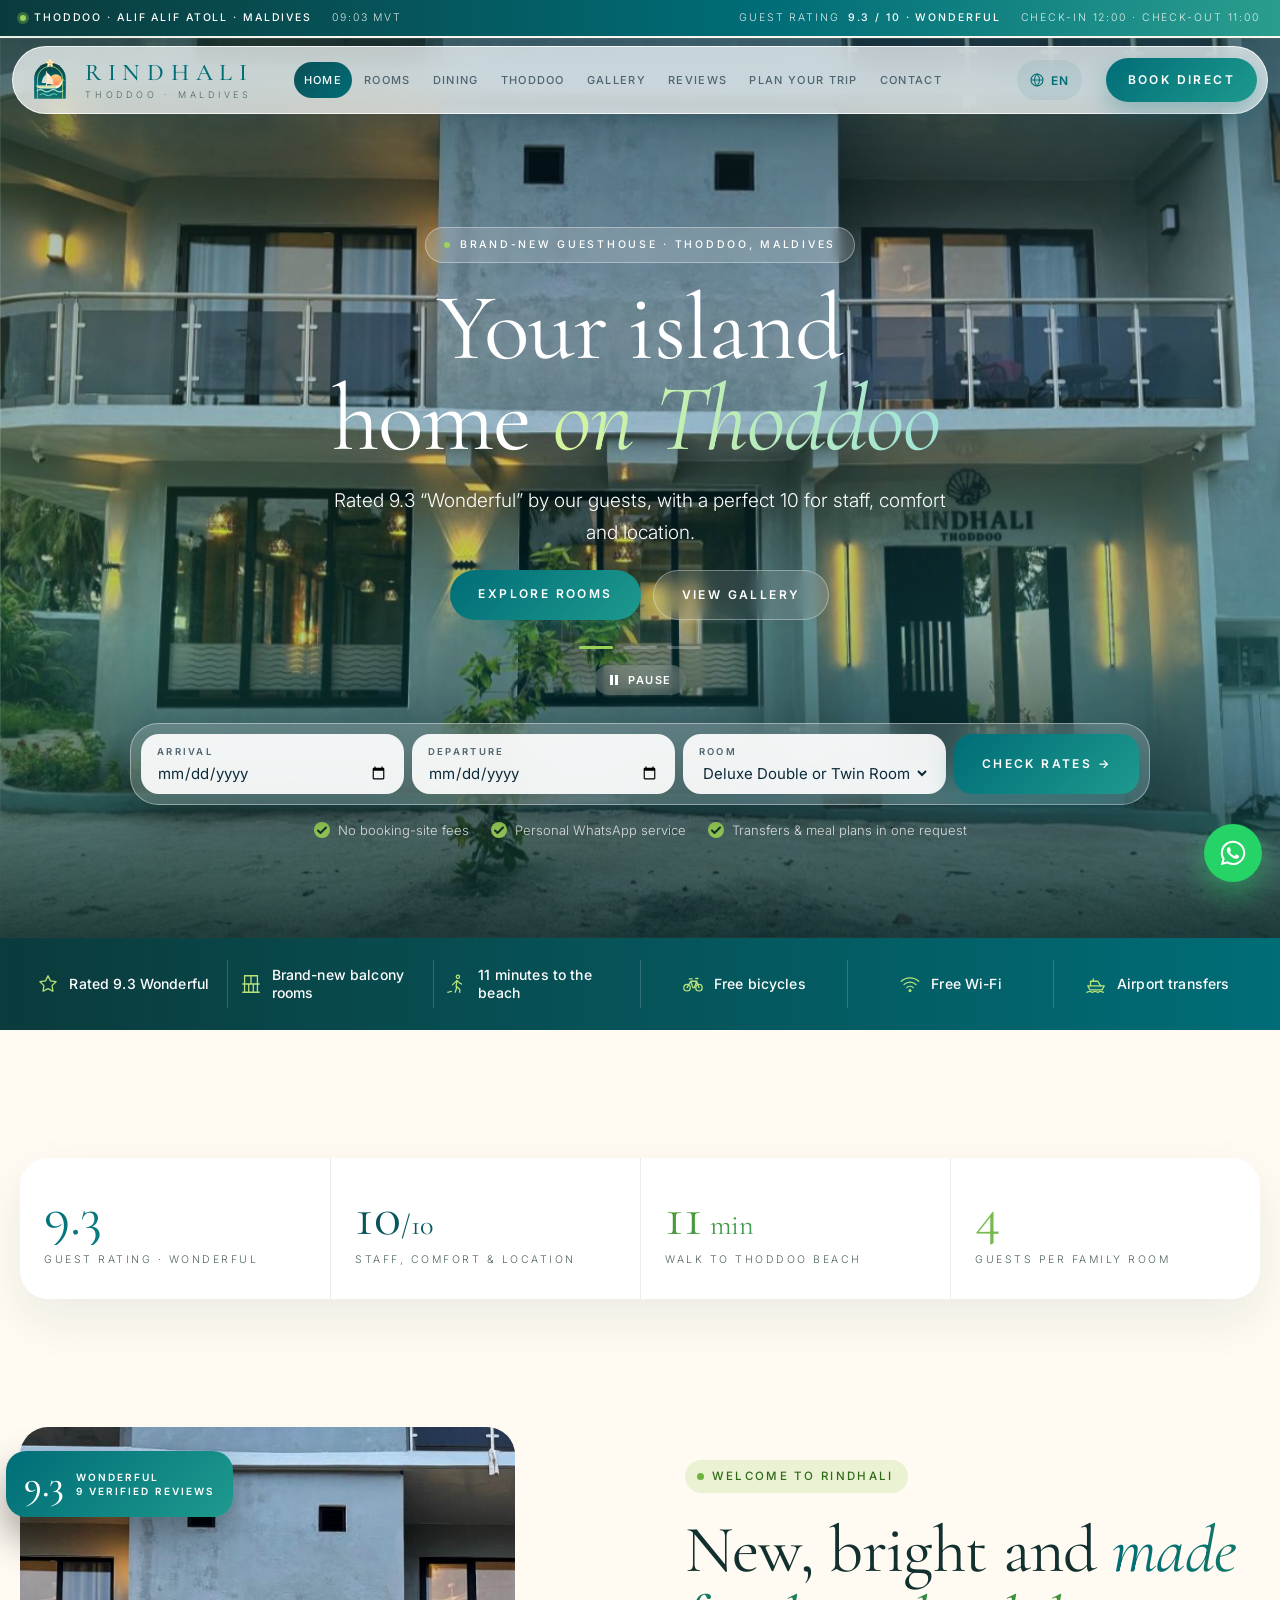
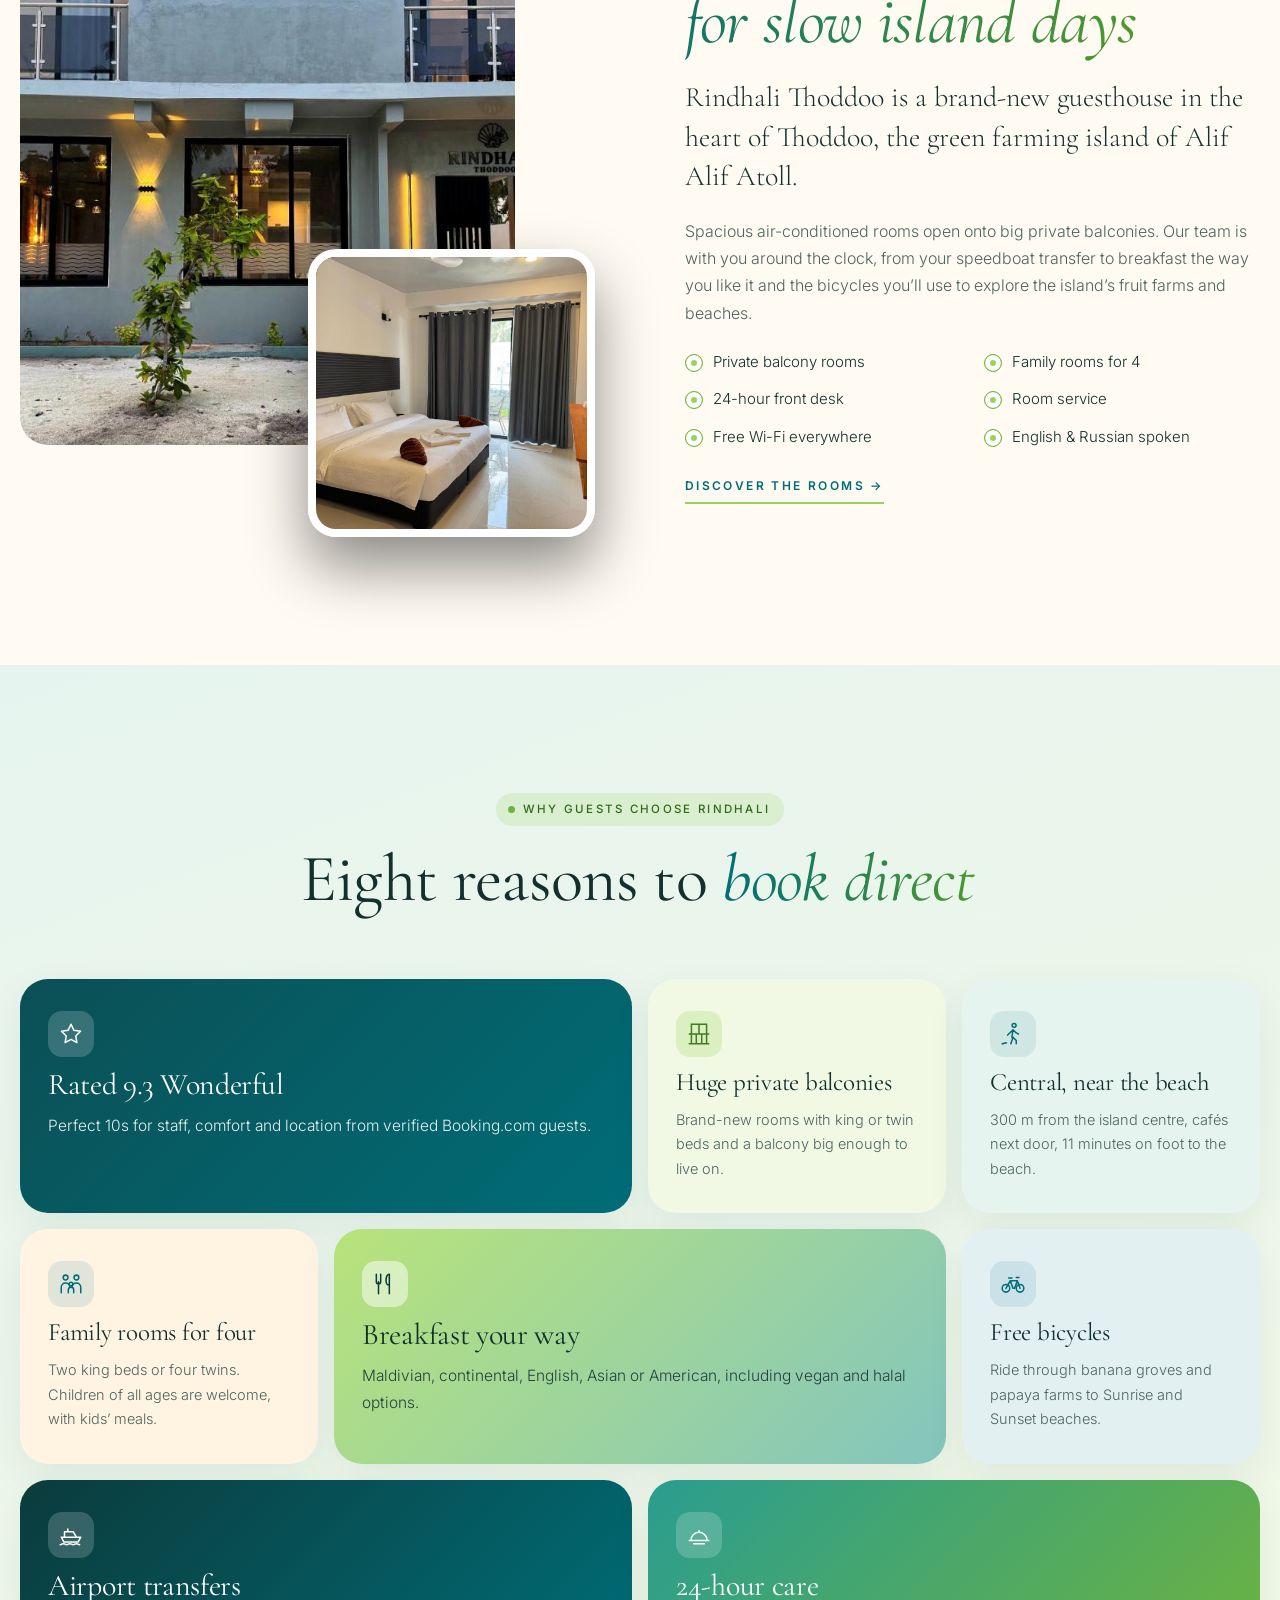
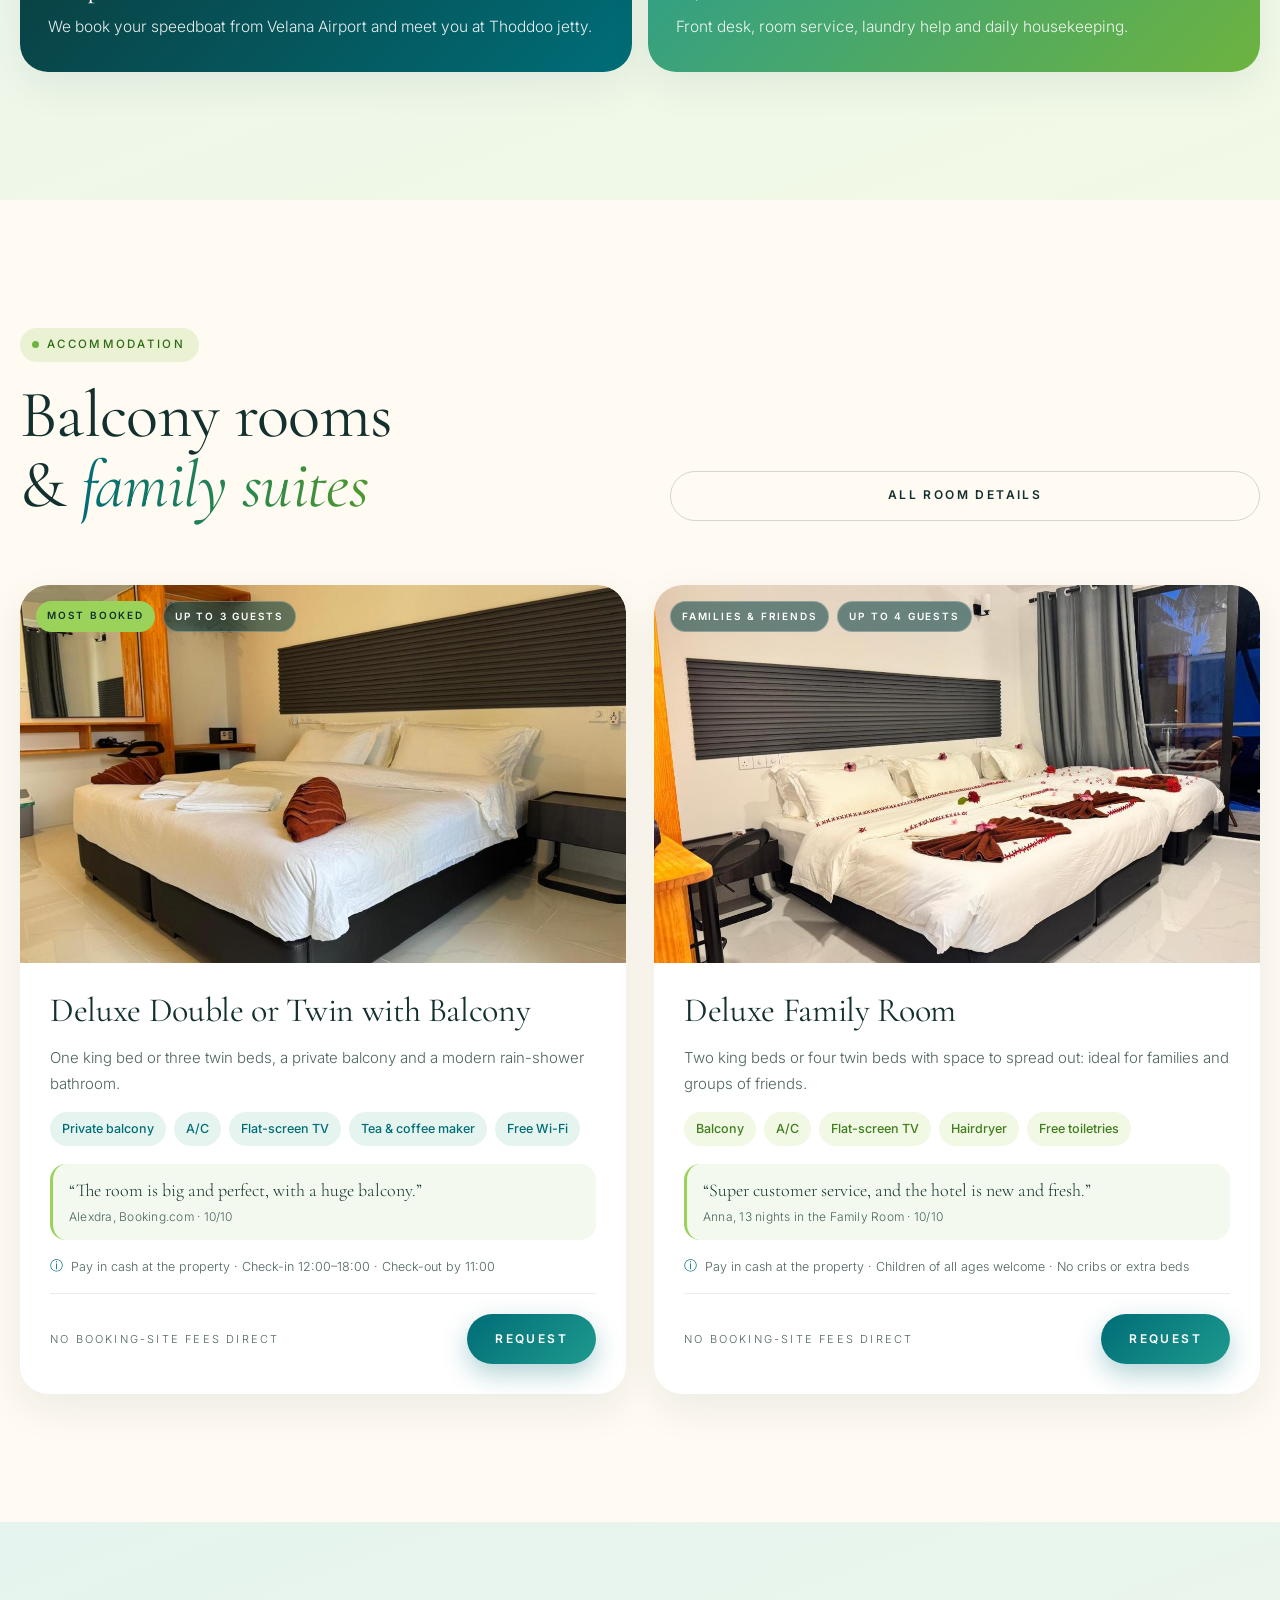
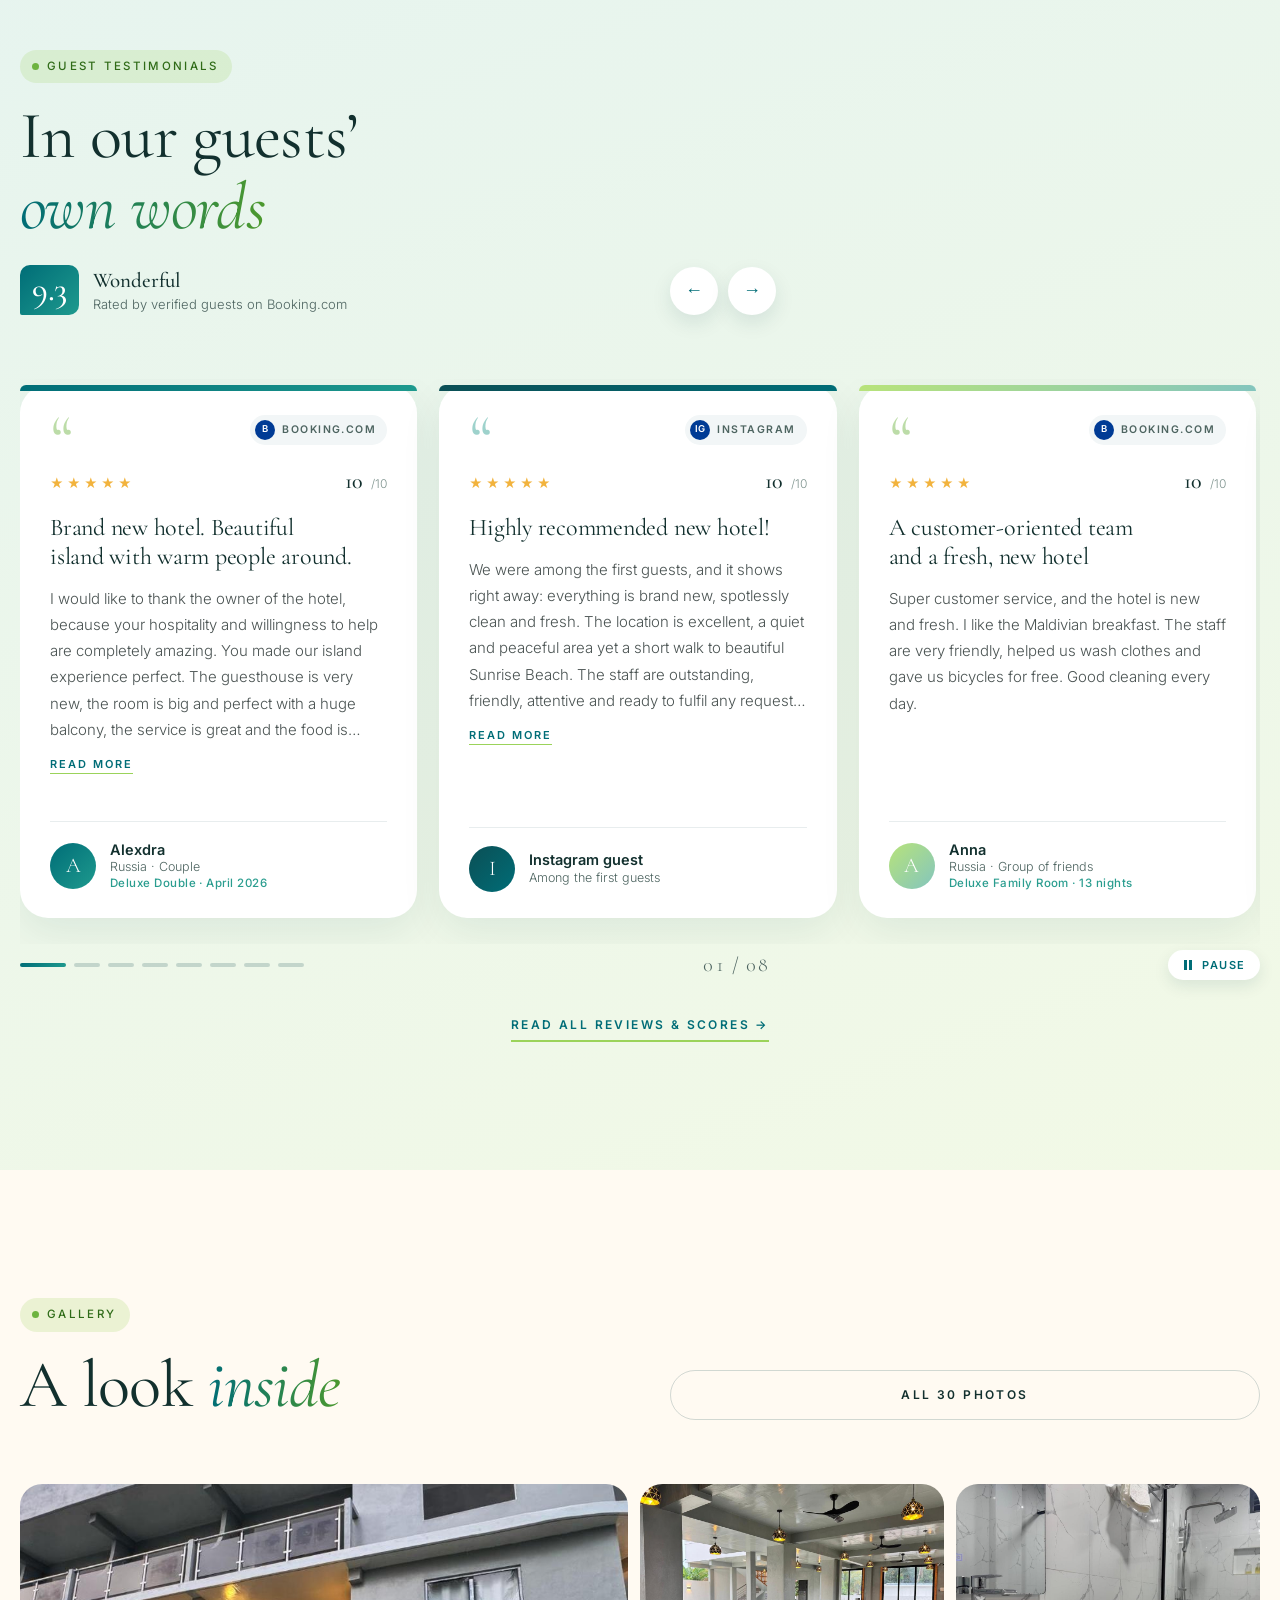
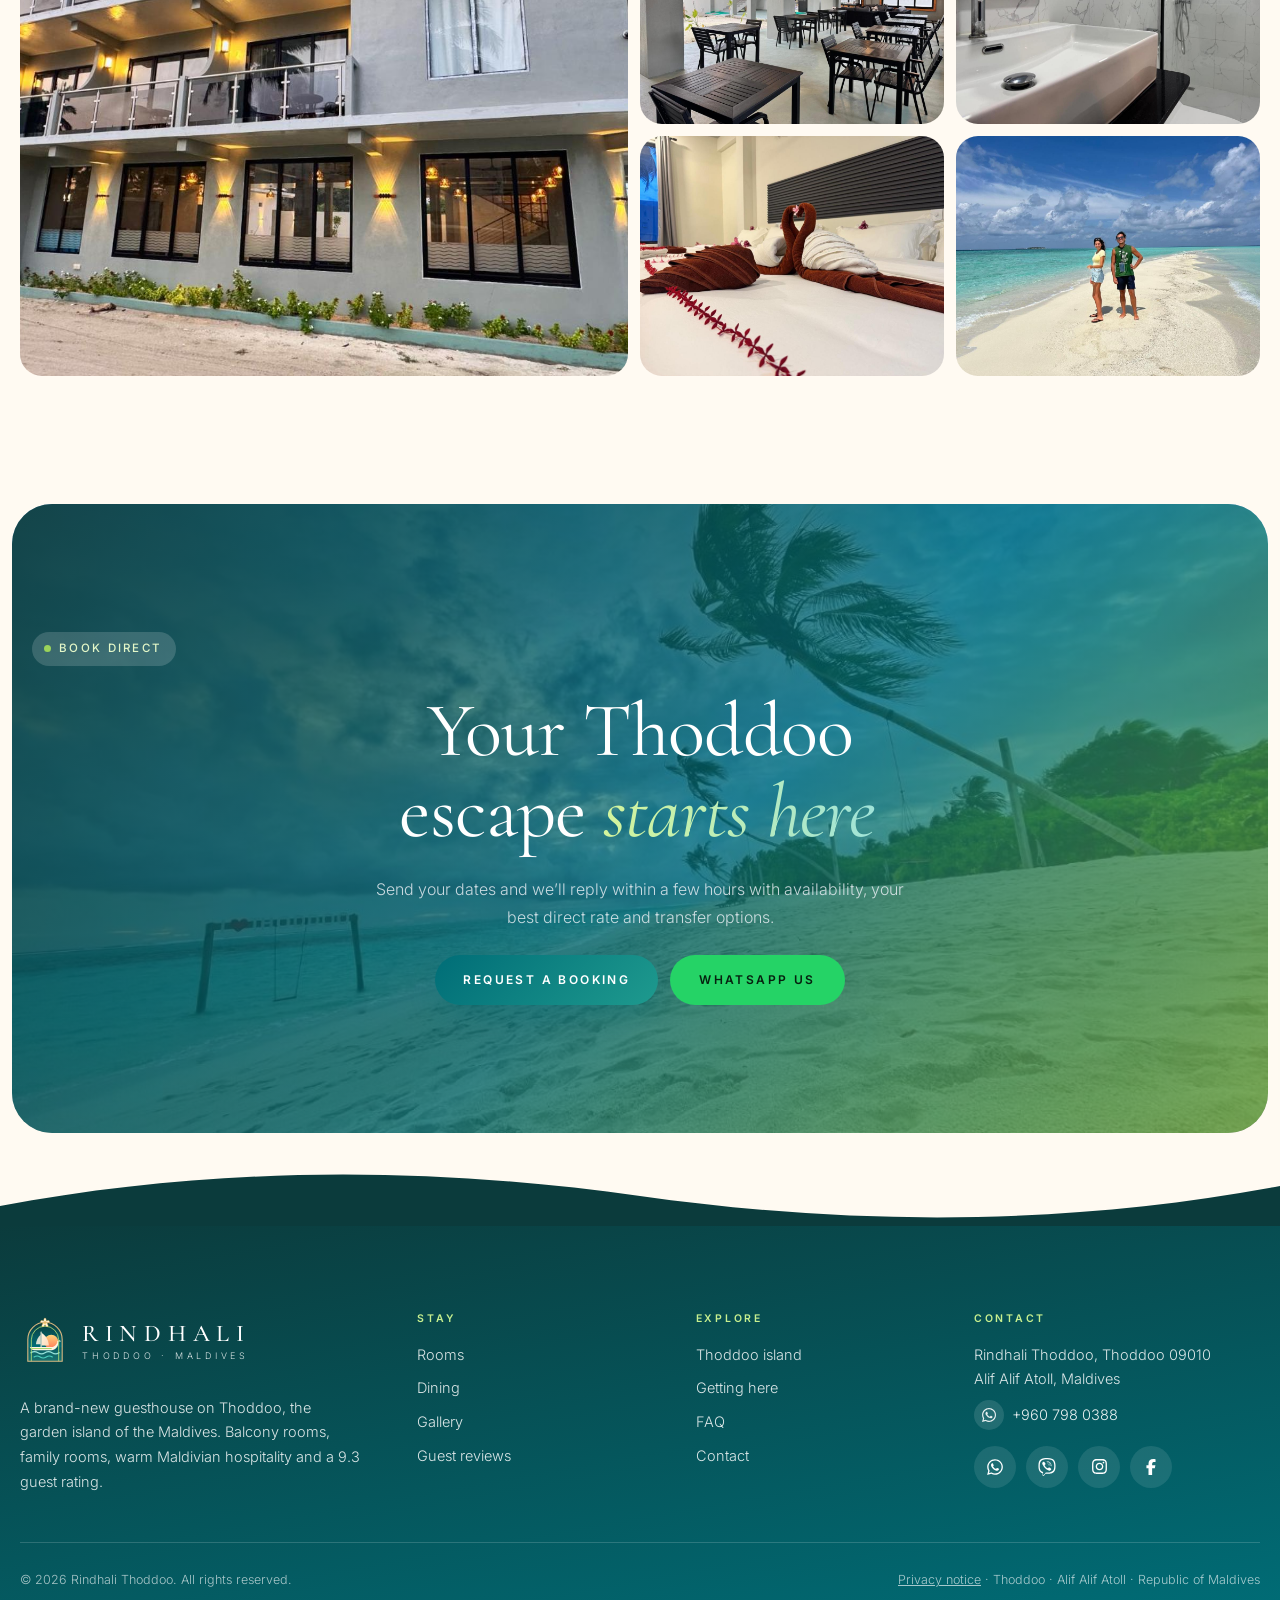
==== commit 18311b3e: "Client revisions: name-sign photos, wide room hero, clean highlights band, footer logo and contacts," ====
--- a/index.html
+++ b/index.html
@@ -56,6 +56,7 @@
   
   <symbol id="i-wa" viewBox="0 0 448 512"><path fill="currentColor" d="M380.9 97.1C339 55.1 283.2 32 223.9 32c-122.4 0-222 99.6-222 222 0 39.1 10.2 77.3 29.6 111L0 480l117.7-30.9c32.4 17.7 68.9 27 106.1 27h.1c122.3 0 224.1-99.6 224.1-222 0-59.3-25.2-115-67.1-157zm-157 341.6c-33.2 0-65.7-8.9-94-25.7l-6.7-4-69.8 18.3L72 359.2l-4.4-7c-18.5-29.4-28.2-63.3-28.2-98.2 0-101.7 82.8-184.5 184.6-184.5 49.3 0 95.6 19.2 130.4 54.1 34.8 34.9 56.2 81.2 56.1 130.5 0 101.8-84.9 184.6-186.6 184.6zm101.2-138.2c-5.5-2.8-32.8-16.2-37.9-18-5.1-1.9-8.8-2.8-12.5 2.8-3.7 5.6-14.3 18-17.6 21.8-3.2 3.7-6.5 4.2-12 1.4-32.6-16.3-54-29.1-75.5-66-5.7-9.8 5.7-9.1 16.3-30.3 1.8-3.7.9-6.9-.5-9.7-1.4-2.8-12.5-30.1-17.1-41.2-4.5-10.8-9.1-9.3-12.5-9.5-3.2-.2-6.9-.2-10.6-.2-3.7 0-9.7 1.4-14.8 6.9-5.1 5.6-19.4 19-19.4 46.3 0 27.3 19.9 53.7 22.6 57.4 2.8 3.7 39.1 59.7 94.8 83.8 35.2 15.2 49 16.5 66.6 13.9 10.7-1.6 32.8-13.4 37.4-26.4 4.6-13 4.6-24.1 3.2-26.4-1.3-2.5-5-3.9-10.5-6.6z"/></symbol>
   <symbol id="i-ig" viewBox="0 0 448 512"><path fill="currentColor" d="M224.1 141c-63.6 0-114.9 51.3-114.9 114.9s51.3 114.9 114.9 114.9S339 319.5 339 255.9 287.7 141 224.1 141zm0 189.6c-41.1 0-74.7-33.5-74.7-74.7s33.5-74.7 74.7-74.7 74.7 33.5 74.7 74.7-33.6 74.7-74.7 74.7zm146.4-194.3c0 14.9-12 26.8-26.8 26.8-14.9 0-26.8-12-26.8-26.8s12-26.8 26.8-26.8 26.8 12 26.8 26.8zm76.1 27.2c-1.7-35.9-9.9-67.7-36.2-93.9-26.2-26.2-58-34.4-93.9-36.2-37-2.1-147.9-2.1-184.9 0-35.8 1.7-67.6 9.9-93.9 36.1s-34.4 58-36.2 93.9c-2.1 37-2.1 147.9 0 184.9 1.7 35.9 9.9 67.7 36.2 93.9s58 34.4 93.9 36.2c37 2.1 147.9 2.1 184.9 0 35.9-1.7 67.7-9.9 93.9-36.2 26.2-26.2 34.4-58 36.2-93.9 2.1-37 2.1-147.8 0-184.8zM398.8 388c-7.8 19.6-22.9 34.7-42.6 42.6-29.5 11.7-99.5 9-132.1 9s-102.7 2.6-132.1-9c-19.6-7.8-34.7-22.9-42.6-42.6-11.7-29.5-9-99.5-9-132.1s-2.6-102.7 9-132.1c7.8-19.6 22.9-34.7 42.6-42.6 29.5-11.7 99.5-9 132.1-9s102.7-2.6 132.1 9c19.6 7.8 34.7 22.9 42.6 42.6 11.7 29.5 9 99.5 9 132.1s2.7 102.7-9 132.1z"/></symbol>
+  <symbol id="i-viber" viewBox="0 0 512 512"><path fill="currentColor" d="M444 49.9C431.3 38.2 379.9.9 265.3.4c0 0-135.1-8.1-200.9 52.3C27.8 89.3 14.9 143 13.5 209.5c-1.4 66.5-3.1 191.1 117 224.9h.1l-.1 51.6s-.8 20.9 13 25.1c16.6 5.2 26.4-10.7 42.3-27.8 8.7-9.4 20.7-23.2 29.8-33.7 82.2 6.9 145.3-8.9 152.5-11.2 16.6-5.4 110.5-17.4 125.7-142 15.8-128.6-7.6-209.8-49.8-246.5zM457.9 287c-12.9 104-89 110.6-103 115.1-6 1.9-61.5 15.7-131.2 11.2 0 0-52 62.7-68.2 79-5.3 5.3-11.1 4.8-11-5.7 0-6.9.4-85.7.4-85.7-.1 0-.1 0 0 0-101.8-28.2-95.8-134.3-94.7-189.8 1.1-55.5 11.6-101 42.6-131.6 55.7-50.5 170.4-43 170.4-43 96.9.4 143.3 29.6 154.1 39.4 35.7 30.6 53.9 103.8 40.6 211.1zm-139-80.8c.4 8.6-12.5 9.2-12.9.6-1.1-22-11.4-32.7-32.6-33.9-8.6-.5-7.8-13.4.7-12.9 27.9 1.5 43.4 17.5 44.8 46.2zm20.3 11.3c1-42.4-25.5-75.6-75.8-79.3-8.5-.6-7.6-13.5.9-12.9 58 4.2 88.9 44.1 87.8 92.5-.1 8.6-13.1 8.2-12.9-.3zm47 13.4c.1 8.6-12.9 8.7-12.9.1-.6-81.5-54.9-125.9-120.8-126.4-8.5-.1-8.5-12.9 0-12.9 73.7.5 133 51.4 133.7 139.2zM374.9 329v.2c-10.8 19-31 40-51.8 33.3l-.2-.3c-21.1-5.9-70.8-31.5-102.2-56.5-16.2-12.8-31-27.9-42.4-42.4-10.3-12.9-20.7-28.2-30.8-46.6-21.3-38.5-26-55.7-26-55.7-6.7-20.8 14.2-41 33.3-51.8h.2c9.2-4.8 18-3.2 23.9 3.9 0 0 12.4 14.8 17.7 22.1 5 6.8 11.7 17.7 15.2 23.8 6.1 10.9 2.3 22-3.7 26.6l-12 9.6c-6.1 4.9-5.3 14-5.3 14s17.8 67.3 84.3 84.3c0 0 9.1.8 14-5.3l9.6-12c4.6-6 15.7-9.8 26.6-3.7 14.7 8.3 33.4 21.2 45.8 32.9 7 5.7 8.6 14.4 3.8 23.6z"/></symbol>
   <symbol id="i-fb" viewBox="0 0 320 512"><path fill="currentColor" d="M80 299.3V512H196V299.3h86.5l18-97.8H196V166.9c0-51.7 20.3-71.5 72.7-71.5c16.3 0 29.4 .4 37 1.2V7.9C291.4 4 256.4 0 236.2 0C129.3 0 80 50.5 80 159.4v42.1H14v97.8H80z"/></symbol>
   <symbol id="i-mail" viewBox="0 0 24 24"><g fill="none" stroke="currentColor" stroke-width="1.5" stroke-linecap="round" stroke-linejoin="round"><rect x="3" y="5" width="18" height="14" rx="2"/><path d="M3 7l9 6 9-6"/></g></symbol>
   <symbol id="i-pin" viewBox="0 0 24 24"><g fill="none" stroke="currentColor" stroke-width="1.5" stroke-linejoin="round"><path d="M12 21s-7-6.2-7-11.5A7 7 0 0 1 19 9.5C19 14.8 12 21 12 21z"/><circle cx="12" cy="9.5" r="2.5"/></g></symbol>
@@ -121,13 +122,11 @@
 <main id="main" tabindex="-1">
 <section class="hero" aria-label="Welcome">
   <div class="slides">
-    <div class="slide on" data-usp="Rated 9.3 “Wonderful” by our guests, with a perfect 10 for staff, comfort and location."><img src="assets/p26.jpg" alt="Rindhali Thoddoo guesthouse lit up at night" fetchpriority="high" decoding="async"></div>
-    <div class="slide" data-usp="Brand-new rooms with huge private balconies, king beds and rain showers."><img src="assets/p05.jpg" alt="Private balcony with seating at Rindhali Thoddoo"></div>
+    <div class="slide on" data-usp="Rated 9.3 “Wonderful” by our guests, with a perfect 10 for staff, comfort and location."><img src="assets/p13.jpg" alt="Front of Rindhali Thoddoo guesthouse with its name sign above the entrance" fetchpriority="high" decoding="async"></div>
+    <div class="slide" data-usp="Brand-new rooms with huge private balconies, king beds and rain showers."><img src="assets/p02.jpg" alt="Wide view of a spacious room with balcony doors, sofa and beds"></div>
+    
     <div class="slide" data-usp="An 11-minute walk to Thoddoo’s white-sand bikini beach, with cafés right on the doorstep."><img src="assets/p09.jpg" alt="Palm tree over the white sand of Thoddoo beach"></div>
-    <div class="slide" data-usp="Family rooms for four, free bicycles, free Wi-Fi and speedboat transfers arranged for you."><img src="assets/p22.jpg" alt="Spacious family room with four beds"></div>
-  </div>
-  <div class="sticker s1" aria-hidden="true"><b>9.3</b><span><strong>Wonderful</strong><small>Verified guest rating</small></span></div>
-  <div class="sticker s2" aria-hidden="true"><b>11′</b><span><strong>To the beach</strong><small>A short walk from your room</small></span></div>
+  </div>
   <div class="hero-c">
     <span class="pill rv">Brand-new guesthouse · Thoddoo, Maldives</span>
     <h1 class="rv">Your island home <em>on Thoddoo</em></h1>
@@ -148,11 +147,15 @@
   </div>
 </section>
 
-<div class="marquee" aria-label="Highlights">
-  <div class="mq-track">
-    <span><b>Rated 9.3 Wonderful</b> <i>✦</i> <b>Brand-new balcony rooms</b> <i>✦</i> <b>Family rooms for 4</b> <i>✦</i> <b>11 minutes to the beach</b> <i>✦</i> <b>Free bicycles</b> <i>✦</i> <b>Free Wi-Fi</b> <i>✦</i> <b>Airport transfers</b> <i>✦</i> <b>Maldivian breakfast</b> <i>✦</i> <b>24-hour front desk</b> <i>✦</i></span>
-    <span aria-hidden="true"><b>Rated 9.3 Wonderful</b> <i>✦</i> <b>Brand-new balcony rooms</b> <i>✦</i> <b>Family rooms for 4</b> <i>✦</i> <b>11 minutes to the beach</b> <i>✦</i> <b>Free bicycles</b> <i>✦</i> <b>Free Wi-Fi</b> <i>✦</i> <b>Airport transfers</b> <i>✦</i> <b>Maldivian breakfast</b> <i>✦</i> <b>24-hour front desk</b> <i>✦</i></span>
-  </div>
+<div class="highlights" aria-label="Highlights">
+  <ul class="wrap">
+    <li><svg width="22" height="22" aria-hidden="true"><use href="#u-star"/></svg><b>Rated 9.3 Wonderful</b></li>
+    <li><svg width="22" height="22" aria-hidden="true"><use href="#u-bal"/></svg><b>Brand-new balcony rooms</b></li>
+    <li><svg width="22" height="22" aria-hidden="true"><use href="#u-walk"/></svg><b>11 minutes to the beach</b></li>
+    <li><svg width="22" height="22" aria-hidden="true"><use href="#u-bike"/></svg><b>Free bicycles</b></li>
+    <li><svg width="22" height="22" aria-hidden="true"><use href="#u-wifi"/></svg><b>Free Wi-Fi</b></li>
+    <li><svg width="22" height="22" aria-hidden="true"><use href="#u-boat"/></svg><b>Airport transfers</b></li>
+  </ul>
 </div>
 
 <section class="band">
@@ -169,7 +172,7 @@
 <section class="band" style="padding-top:0">
   <div class="wrap split">
     <div class="collage rv">
-      <div class="a"><img loading="lazy" src="assets/p27.jpg" alt="Rindhali Thoddoo's white facade with three floors of balconies"></div>
+      <div class="a"><img loading="lazy" src="assets/p13.jpg" alt="Rindhali Thoddoo entrance with the guesthouse name sign"></div>
       <div class="b"><img loading="lazy" src="assets/p07.jpg" alt="King bedroom at Rindhali Thoddoo"></div>
       <div class="badge-score"><b>9.3</b><span>Wonderful<br>9 verified reviews</span></div>
     </div>
@@ -281,14 +284,8 @@
   <div class="wrap">
     <div class="ft">
       <div>
-        <div class="ft-brand"><img class="seal" src="logo-seal.svg" width="104" height="104" alt="Rindhali Thoddoo seal" loading="lazy"><a class="logo" href="index.html" aria-label="Rindhali Thoddoo, home"><span class="logo-t"><b>RINDHALI</b><small>THODDOO · MALDIVES</small></span></a></div>
+        <a class="logo ft-logo" href="index.html" aria-label="Rindhali Thoddoo, home"><svg class="logo-svg" aria-hidden="true"><use href="#logo"/></svg><span class="logo-t"><b>RINDHALI</b><small>THODDOO · MALDIVES</small></span></a>
         <p>A brand-new guesthouse on Thoddoo, the garden island of the Maldives. Balcony rooms, family rooms, warm Maldivian hospitality and a 9.3 guest rating.</p>
-        <div class="social">
-          <a data-link="whatsapp" href="contact.html" target="_blank" rel="noopener" aria-label="WhatsApp"><svg width="18" height="18" aria-hidden="true"><use href="#i-wa"/></svg></a>
-          <a data-link="instagram" href="contact.html" target="_blank" rel="noopener" aria-label="Instagram"><svg width="17" height="17" aria-hidden="true"><use href="#i-ig"/></svg></a>
-          <a data-link="facebook" href="contact.html" target="_blank" rel="noopener" aria-label="Facebook"><svg width="16" height="16" aria-hidden="true"><use href="#i-fb"/></svg></a>
-          <a data-link="email" href="contact.html" aria-label="Email"><svg width="18" height="18" aria-hidden="true"><use href="#i-mail"/></svg></a>
-        </div>
       </div>
       <div>
         <h4>Stay</h4>
@@ -300,11 +297,17 @@
       </div>
       <div>
         <h4>Contact</h4>
-        <address>
+        <address class="ft-contact">
           <span>Rindhali Thoddoo, Thoddoo 09010<br>Alif Alif Atoll, Maldives</span>
-          <a data-link="phone" data-text="phone" href="contact.html"></a>
-          <a data-link="email" data-text="email" href="contact.html"></a>
+          <span class="fc-line"><a class="fc-ico" data-link="whatsapp" href="contact.html" target="_blank" rel="noopener" aria-label="WhatsApp"><svg width="16" height="16" aria-hidden="true"><use href="#i-wa"/></svg></a><a class="fc-txt" data-link="phone" data-text="phone" href="contact.html"></a></span>
+          <span class="fc-line"><a class="fc-ico" data-link="email" href="contact.html" aria-label="Email"><svg width="16" height="16" aria-hidden="true"><use href="#i-mail"/></svg></a><a class="fc-txt" data-link="email" data-text="email" href="contact.html"></a></span>
         </address>
+        <div class="social" aria-label="Follow us">
+          <a data-link="whatsapp" href="contact.html" target="_blank" rel="noopener" aria-label="WhatsApp"><svg width="18" height="18" aria-hidden="true"><use href="#i-wa"/></svg></a>
+          <a data-link="viber" href="contact.html" aria-label="Viber"><svg width="18" height="18" aria-hidden="true"><use href="#i-viber"/></svg></a>
+          <a data-link="instagram" href="contact.html" target="_blank" rel="noopener" aria-label="Instagram"><svg width="17" height="17" aria-hidden="true"><use href="#i-ig"/></svg></a>
+          <a data-link="facebook" href="contact.html" target="_blank" rel="noopener" aria-label="Facebook"><svg width="16" height="16" aria-hidden="true"><use href="#i-fb"/></svg></a>
+        </div>
       </div>
     </div>
     <div class="fb"><span>© <span data-year>2026</span> Rindhali Thoddoo. All rights reserved.</span><span><a href="privacy.html">Privacy notice</a> · Thoddoo · Alif Alif Atoll · Republic of Maldives</span></div>
--- a/style.css
+++ b/style.css
@@ -808,4 +808,36 @@
   .nav a.on{color:#006D77;background:none}
   .nav .btn{display:flex;color:#fff;font-family:var(--body);font-size:12px;letter-spacing:.16em;margin-top:16px;min-height:50px}
   body:has(.site-h.open) .mbar{display:none}
-}+}
+/* ===== Client revision: highlights band, full score, footer contacts ===== */
+.highlights{background:linear-gradient(90deg,#0B3B3C,#006D77);color:#fff;position:relative;z-index:3}
+.highlights ul{list-style:none;margin:0 auto;padding-block:22px;display:grid;grid-template-columns:repeat(6,minmax(0,1fr));gap:0}
+.highlights li{display:flex;align-items:center;justify-content:center;gap:10px;padding:6px 12px;font-size:14px;line-height:1.3;text-align:left}
+.highlights li+li{border-left:1px solid rgba(255,255,255,.18)}
+.highlights svg{flex-shrink:0;color:#B8E37A}
+.highlights b{font-weight:500;letter-spacing:.01em}
+@media (max-width:1100px){.highlights ul{grid-template-columns:repeat(3,minmax(0,1fr));row-gap:10px}.highlights li:nth-child(4){border-left:0}}
+@media (max-width:560px){.highlights ul{grid-template-columns:repeat(2,minmax(0,1fr))}.highlights li{justify-content:flex-start;padding:8px 6px;font-size:13px}.highlights li+li{border-left:0}}
+[dir=rtl] .highlights li{text-align:right}
+[dir=rtl] .highlights li+li{border-left:0;border-right:1px solid rgba(255,255,255,.18)}
+
+/* big 9.3 score: never clipped */
+.bigscore b{line-height:1.05;padding:.04em .06em .12em;display:inline-block;overflow:visible}
+
+/* footer: same logo as header, contact lines with inline icons, social row */
+.ft-logo{display:inline-flex;align-items:center;gap:12px}
+.site-f .ft-logo .logo-svg{width:50px;height:56px}
+.ft-contact{display:grid;gap:10px}
+.fc-line{display:inline-flex;align-items:center;gap:8px}
+.fc-ico{display:inline-flex;align-items:center;justify-content:center;width:30px;height:30px;border-radius:50%;background:rgba(255,255,255,.12);color:#fff;flex-shrink:0;text-decoration:none}
+.fc-ico:hover{background:#9BD35A;color:#0B3B3C}
+.fc-txt,.ft-contact a{text-decoration:none!important;color:rgba(255,255,255,.9)}
+.fc-txt:hover{color:#C8F08F}
+.site-f .social{margin-top:16px}
+.site-f .social a{text-decoration:none}
+
+/* contact page social row */
+.clist .soc{display:flex;gap:10px;margin-top:6px}
+.clist .soc a{width:40px;height:40px;border-radius:50%;display:inline-flex;align-items:center;justify-content:center;background:#E6F4EF;color:#006D77;text-decoration:none}
+.clist .soc a:hover{background:#006D77;color:#fff}
+.clist a{text-decoration:none}
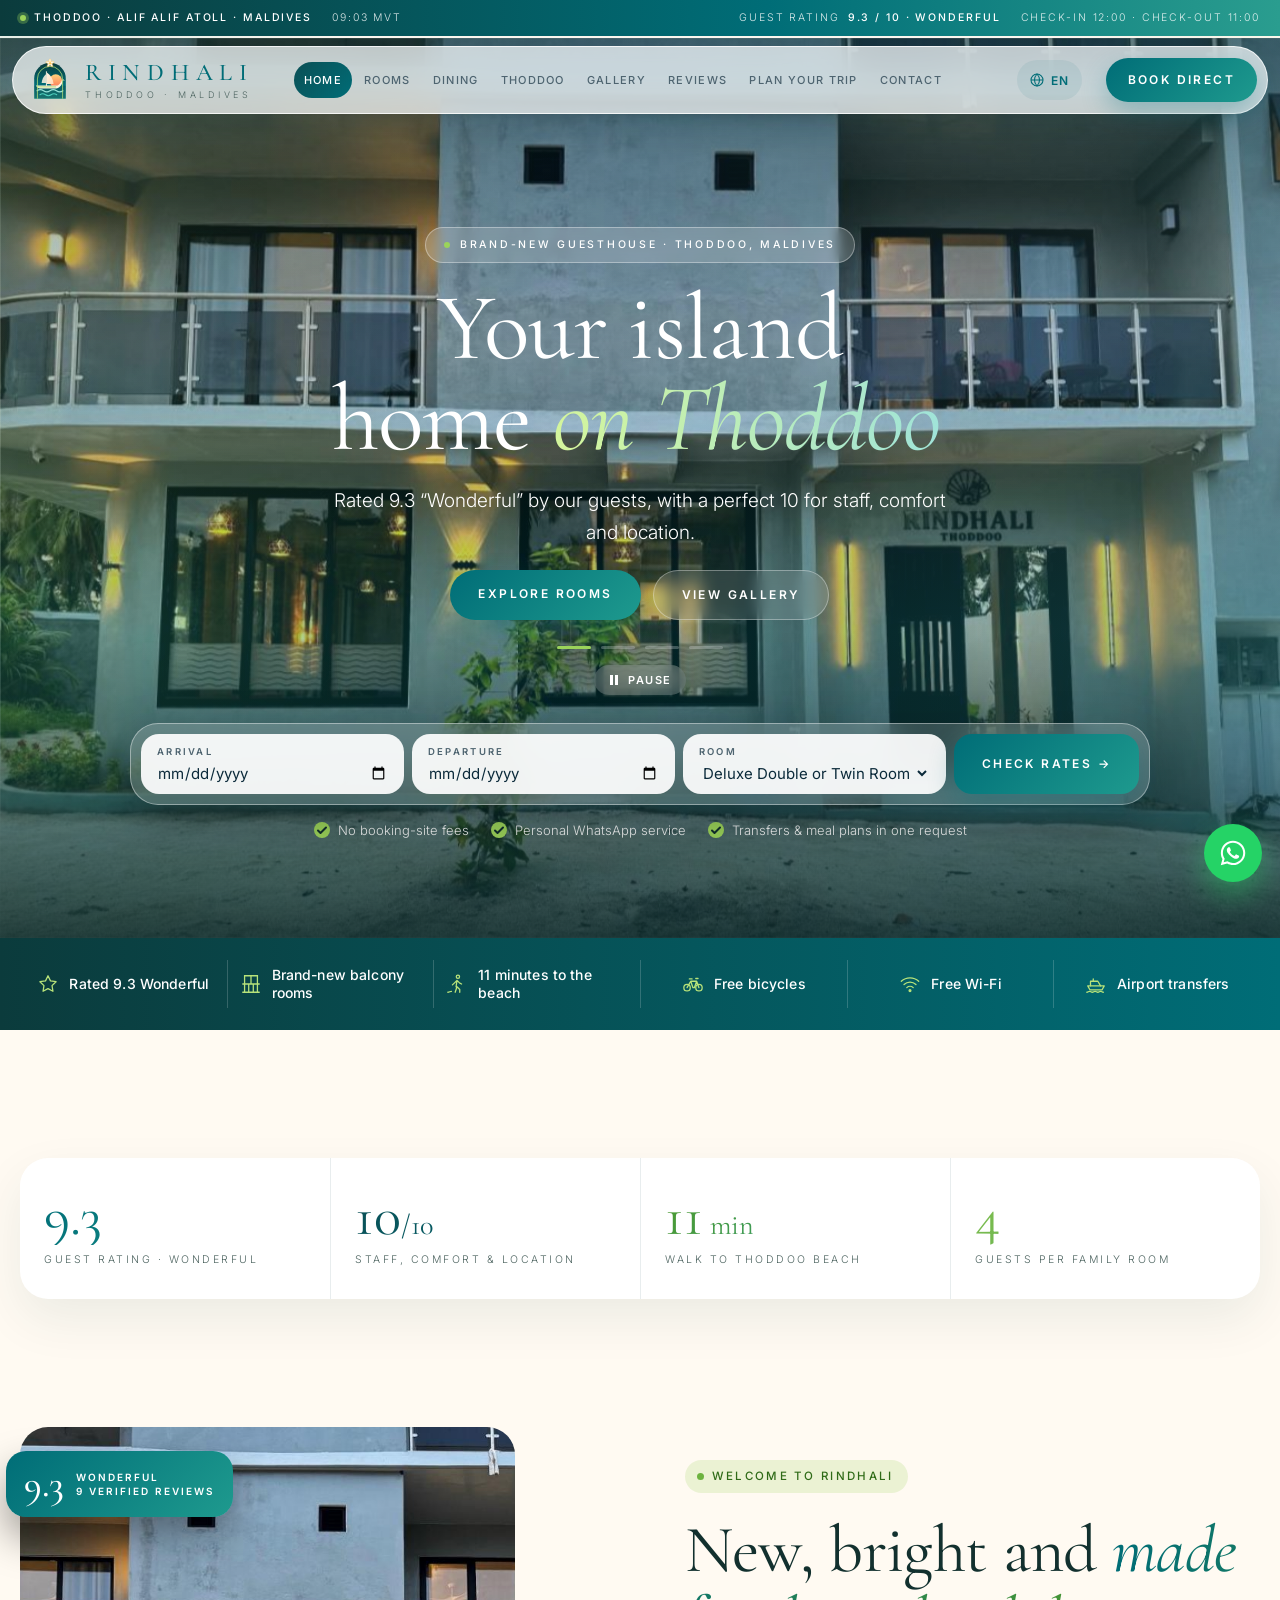
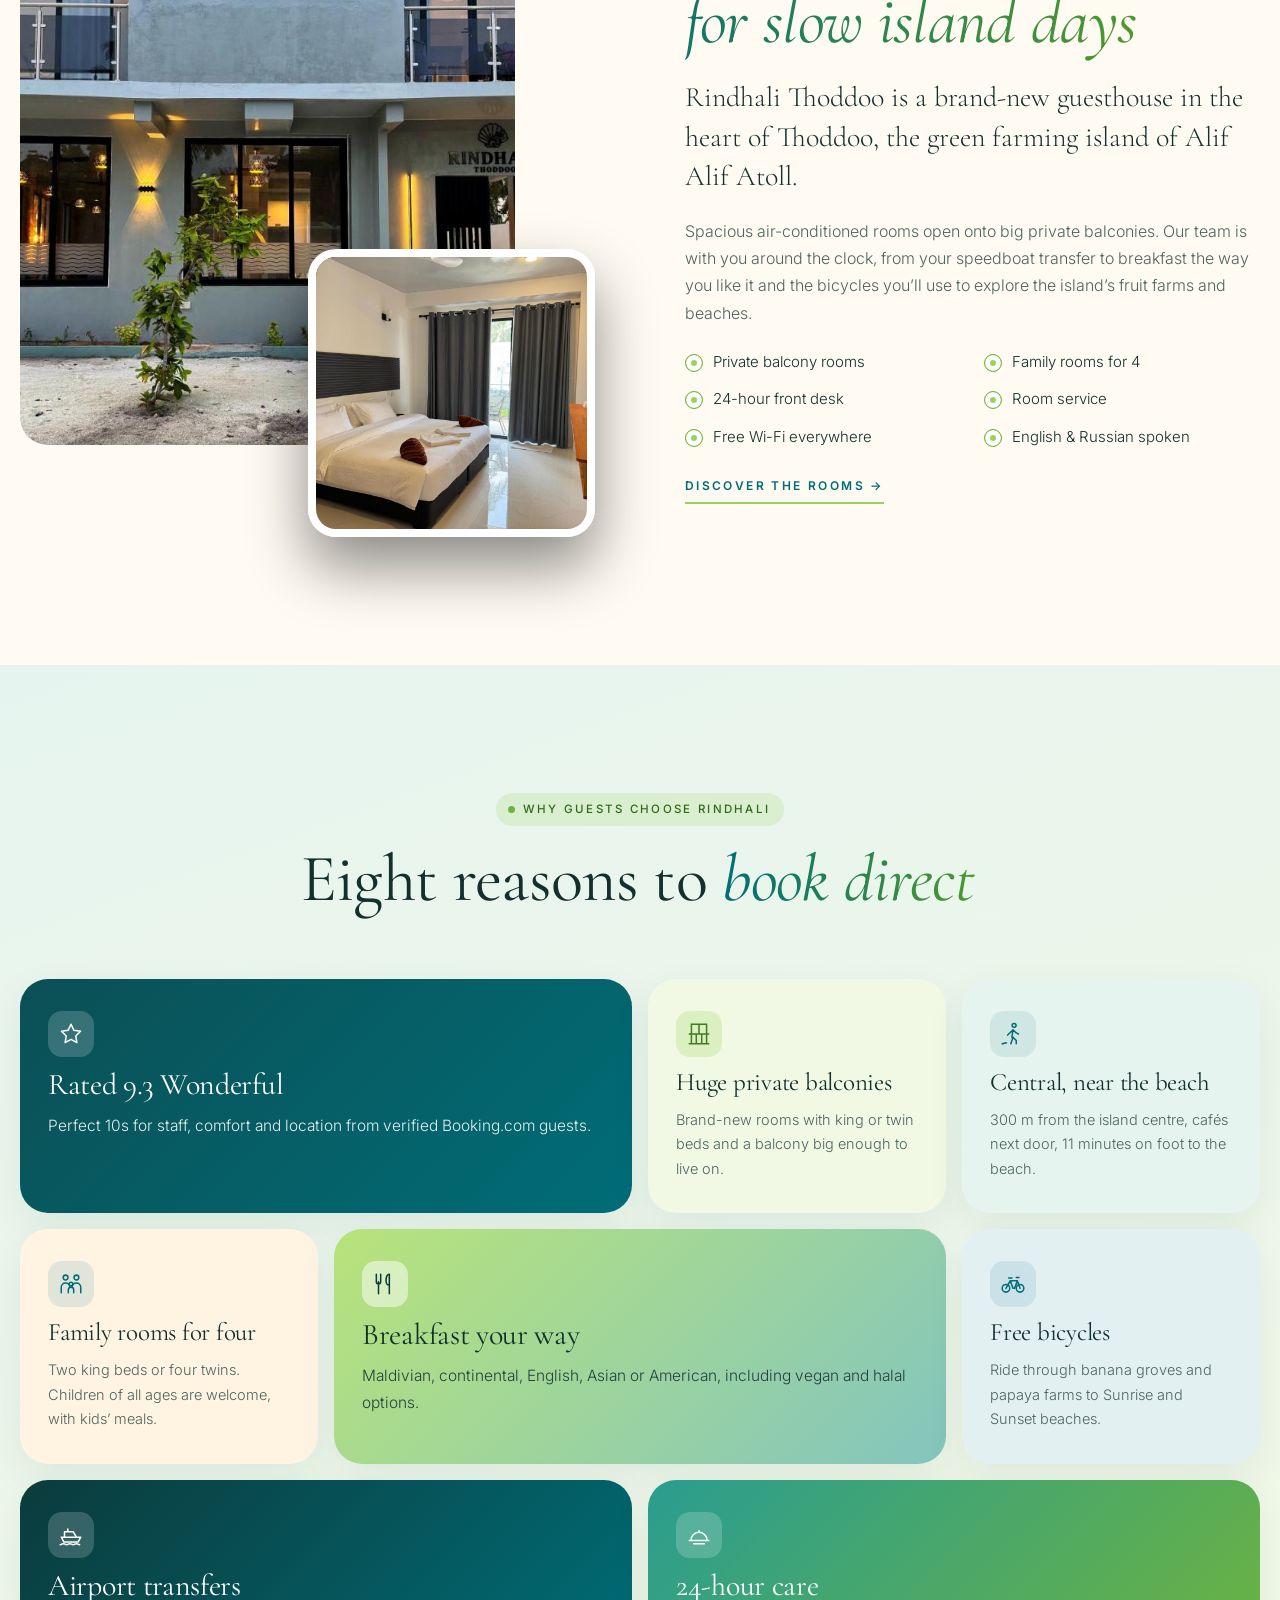
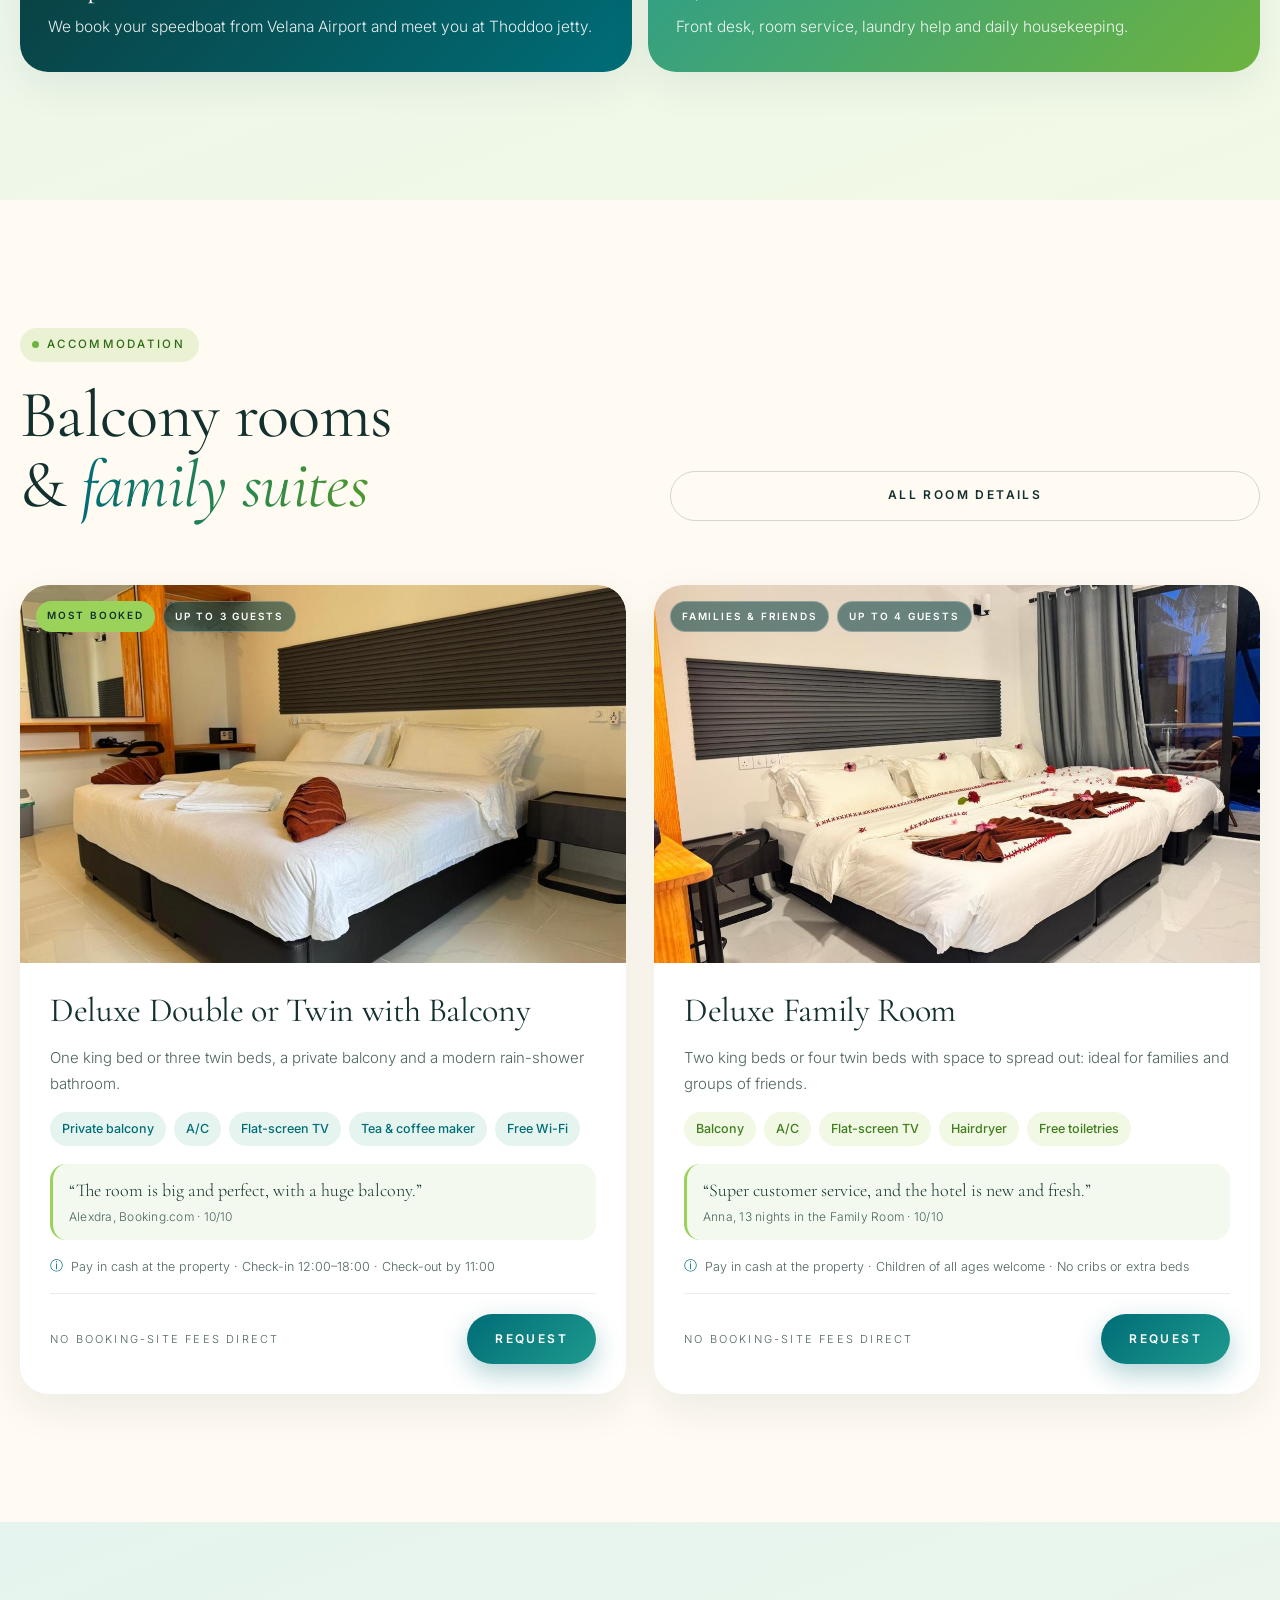
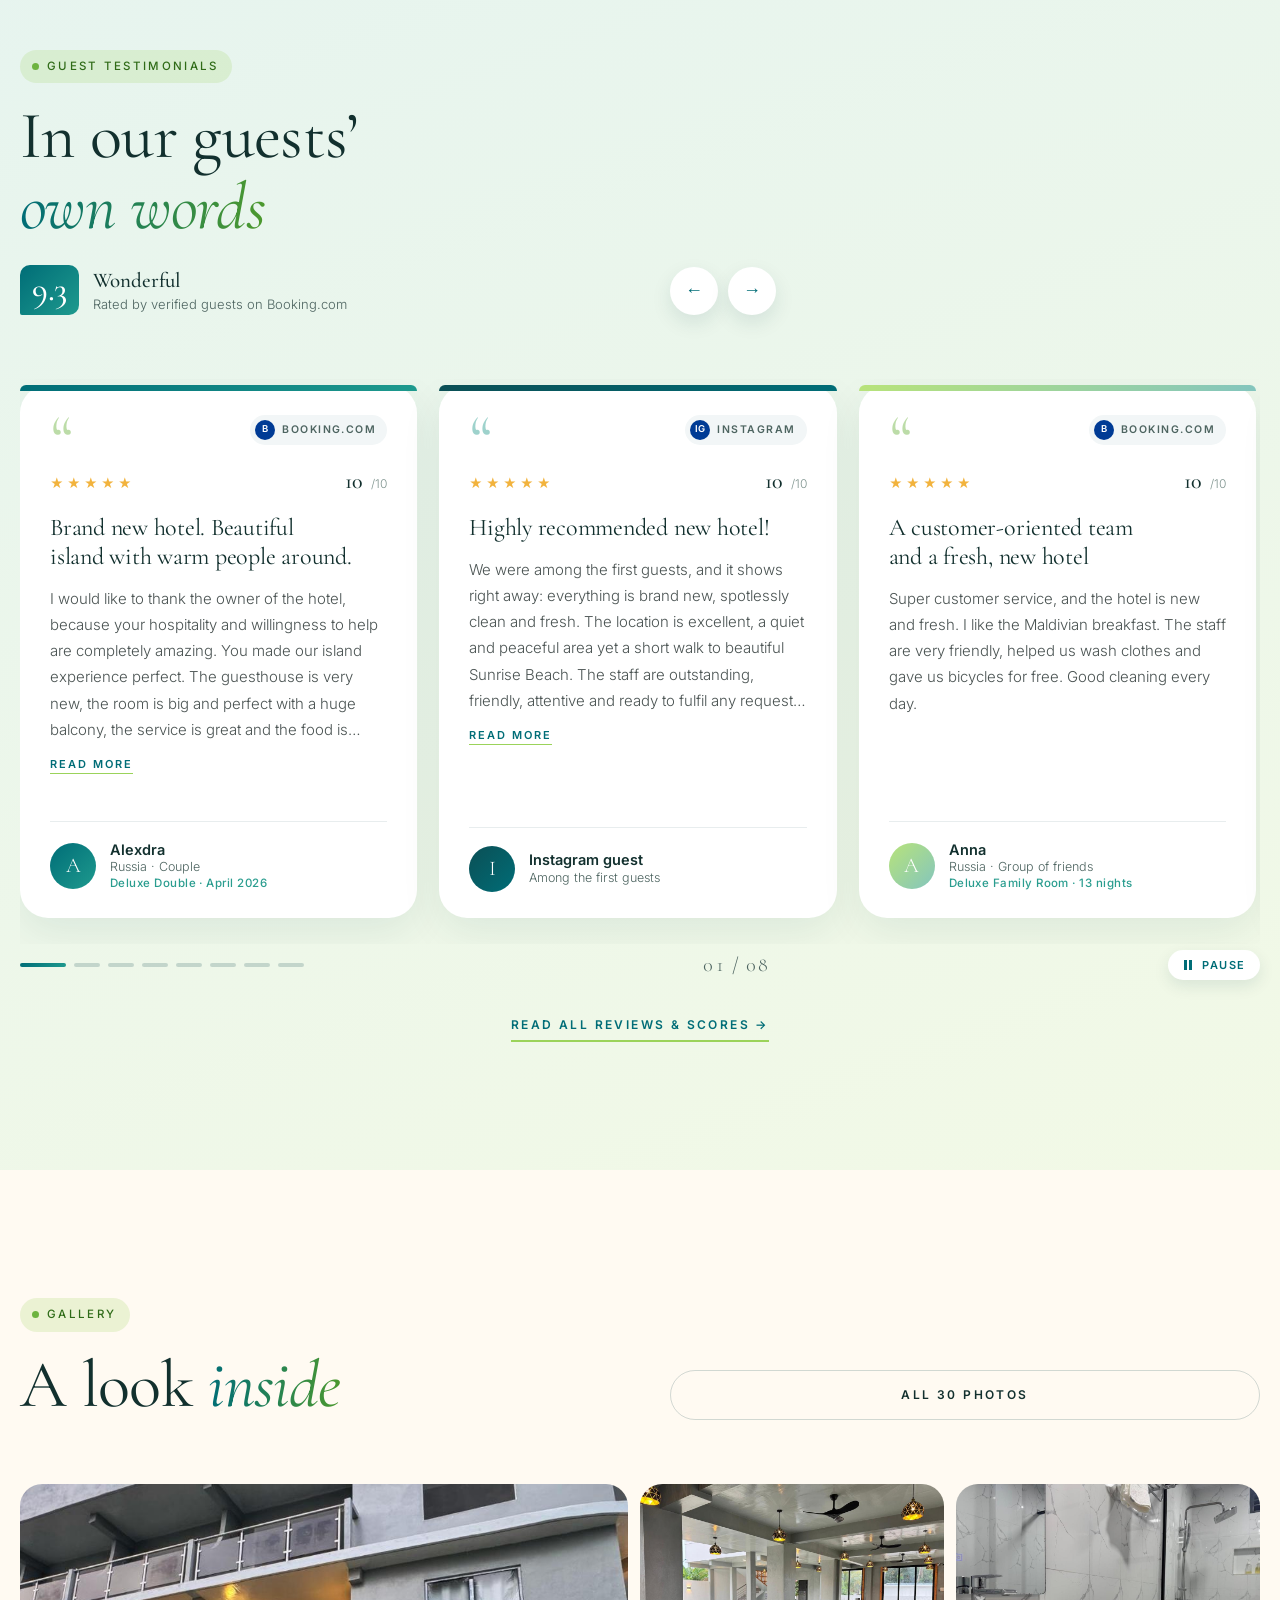
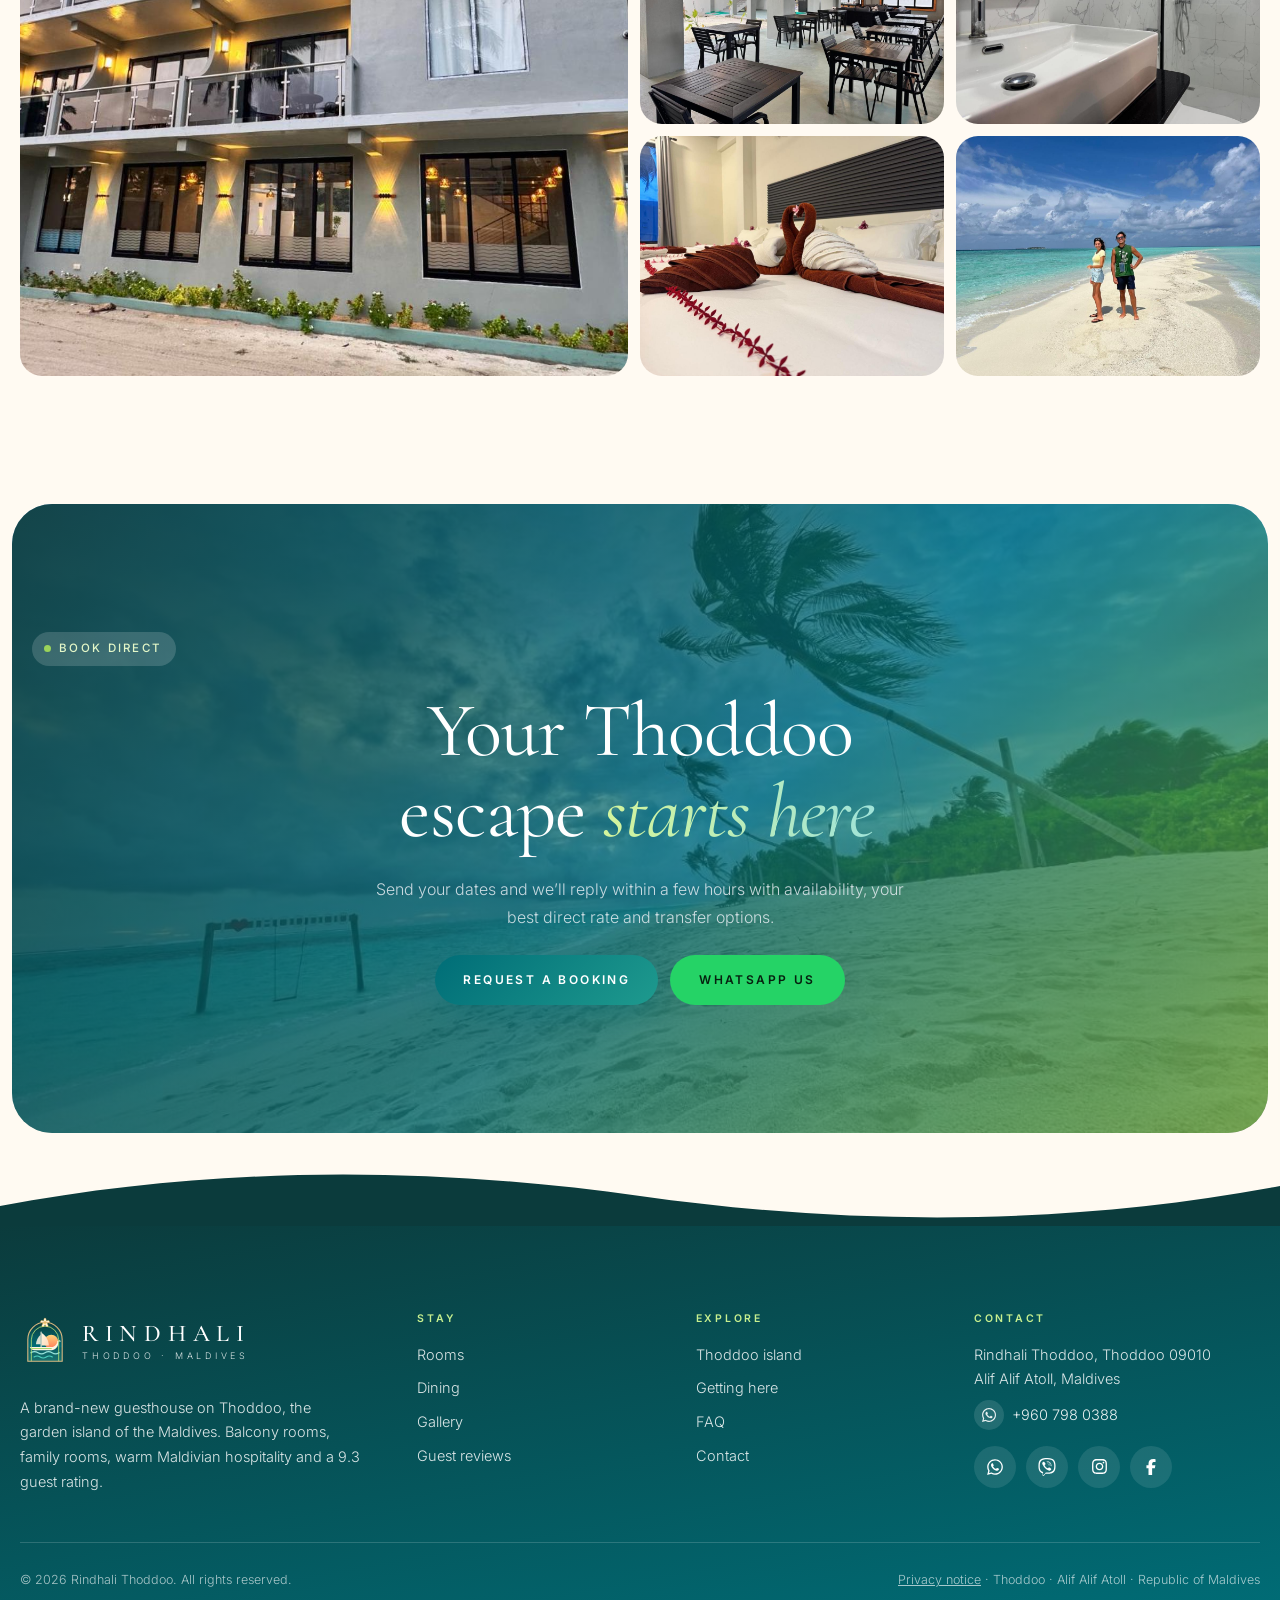
==== commit 8b1326f2: "Hero: sandbank trip photo as third slide" ====
--- a/index.html
+++ b/index.html
@@ -124,7 +124,7 @@
   <div class="slides">
     <div class="slide on" data-usp="Rated 9.3 “Wonderful” by our guests, with a perfect 10 for staff, comfort and location."><img src="assets/p13.jpg" alt="Front of Rindhali Thoddoo guesthouse with its name sign above the entrance" fetchpriority="high" decoding="async"></div>
     <div class="slide" data-usp="Brand-new rooms with huge private balconies, king beds and rain showers."><img src="assets/p02.jpg" alt="Wide view of a spacious room with balcony doors, sofa and beds"></div>
-    
+    <div class="slide" data-usp="Sandbank picnics, snorkelling with turtles and dolphin cruises, arranged by our team."><img src="assets/p30.jpg" alt="Guests on a white sandbank in the turquoise lagoon near Thoddoo"></div>
     <div class="slide" data-usp="An 11-minute walk to Thoddoo’s white-sand bikini beach, with cafés right on the doorstep."><img src="assets/p09.jpg" alt="Palm tree over the white sand of Thoddoo beach"></div>
   </div>
   <div class="hero-c">
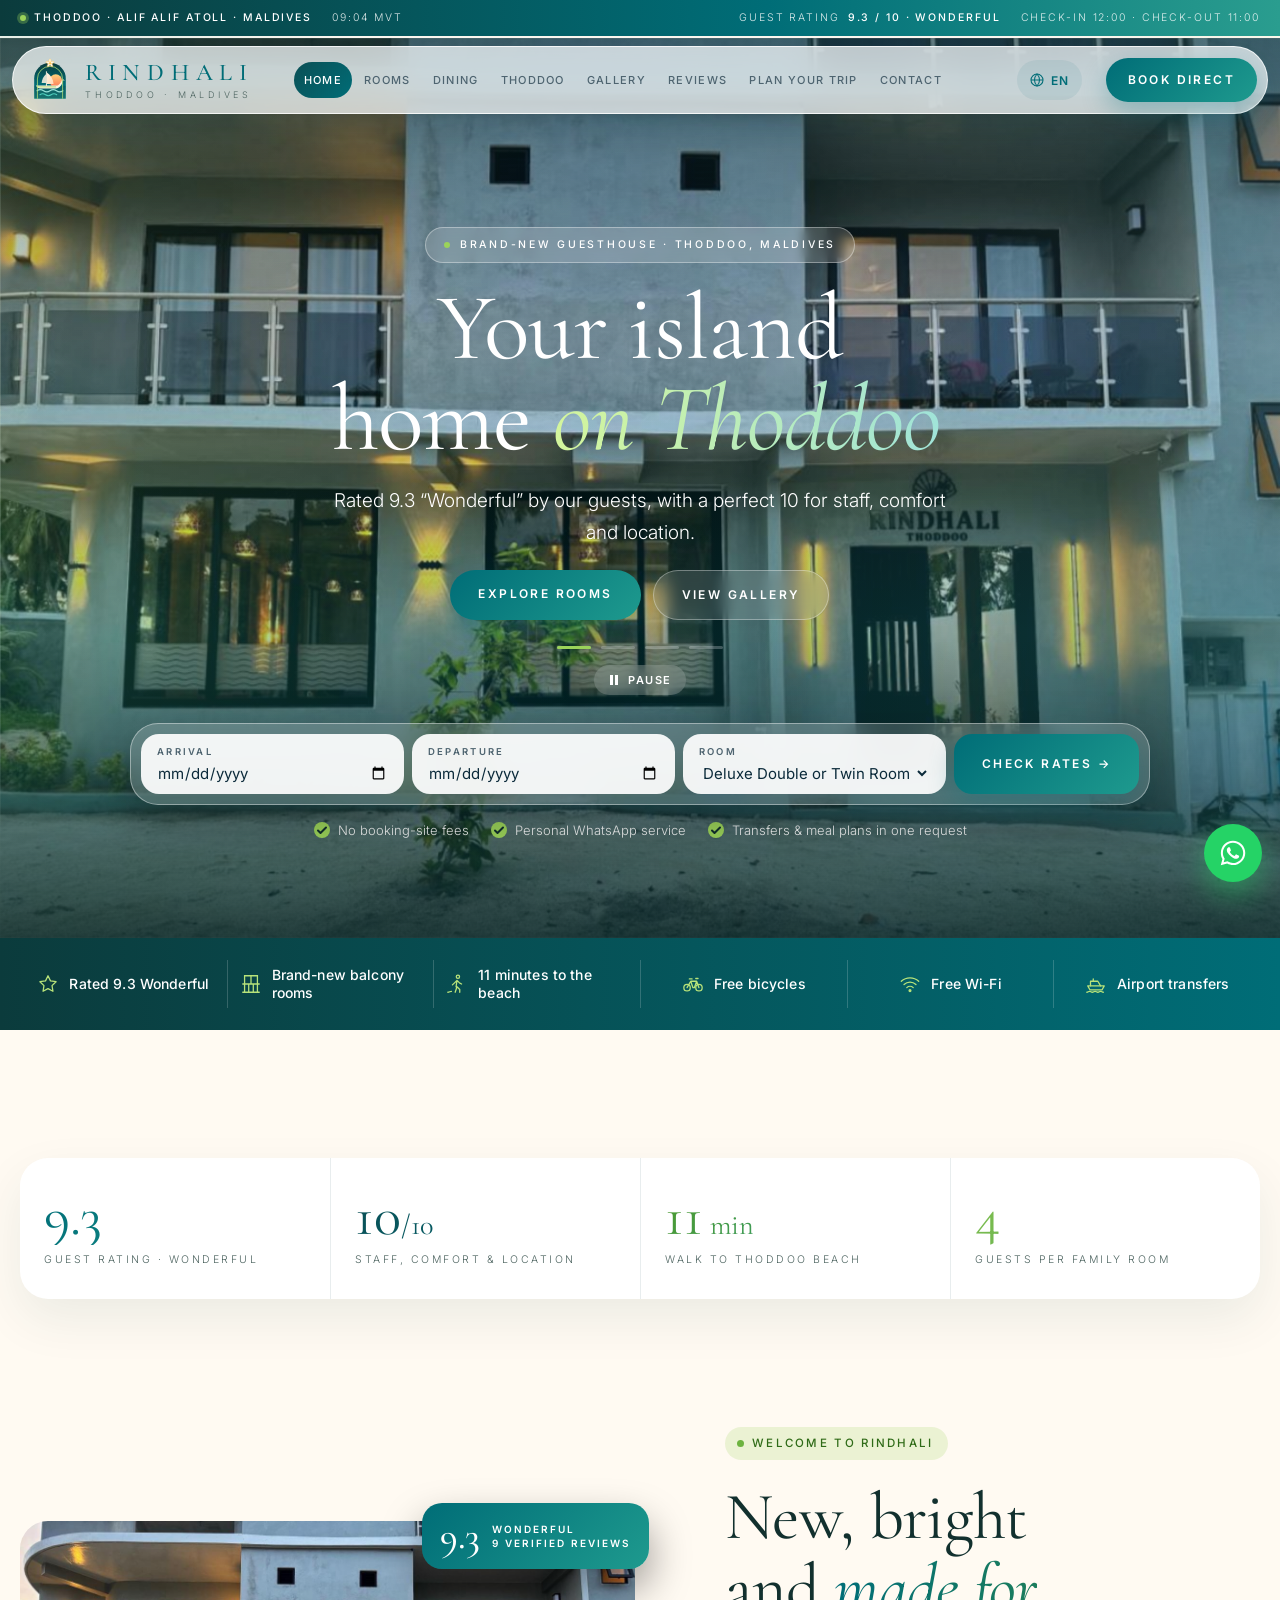
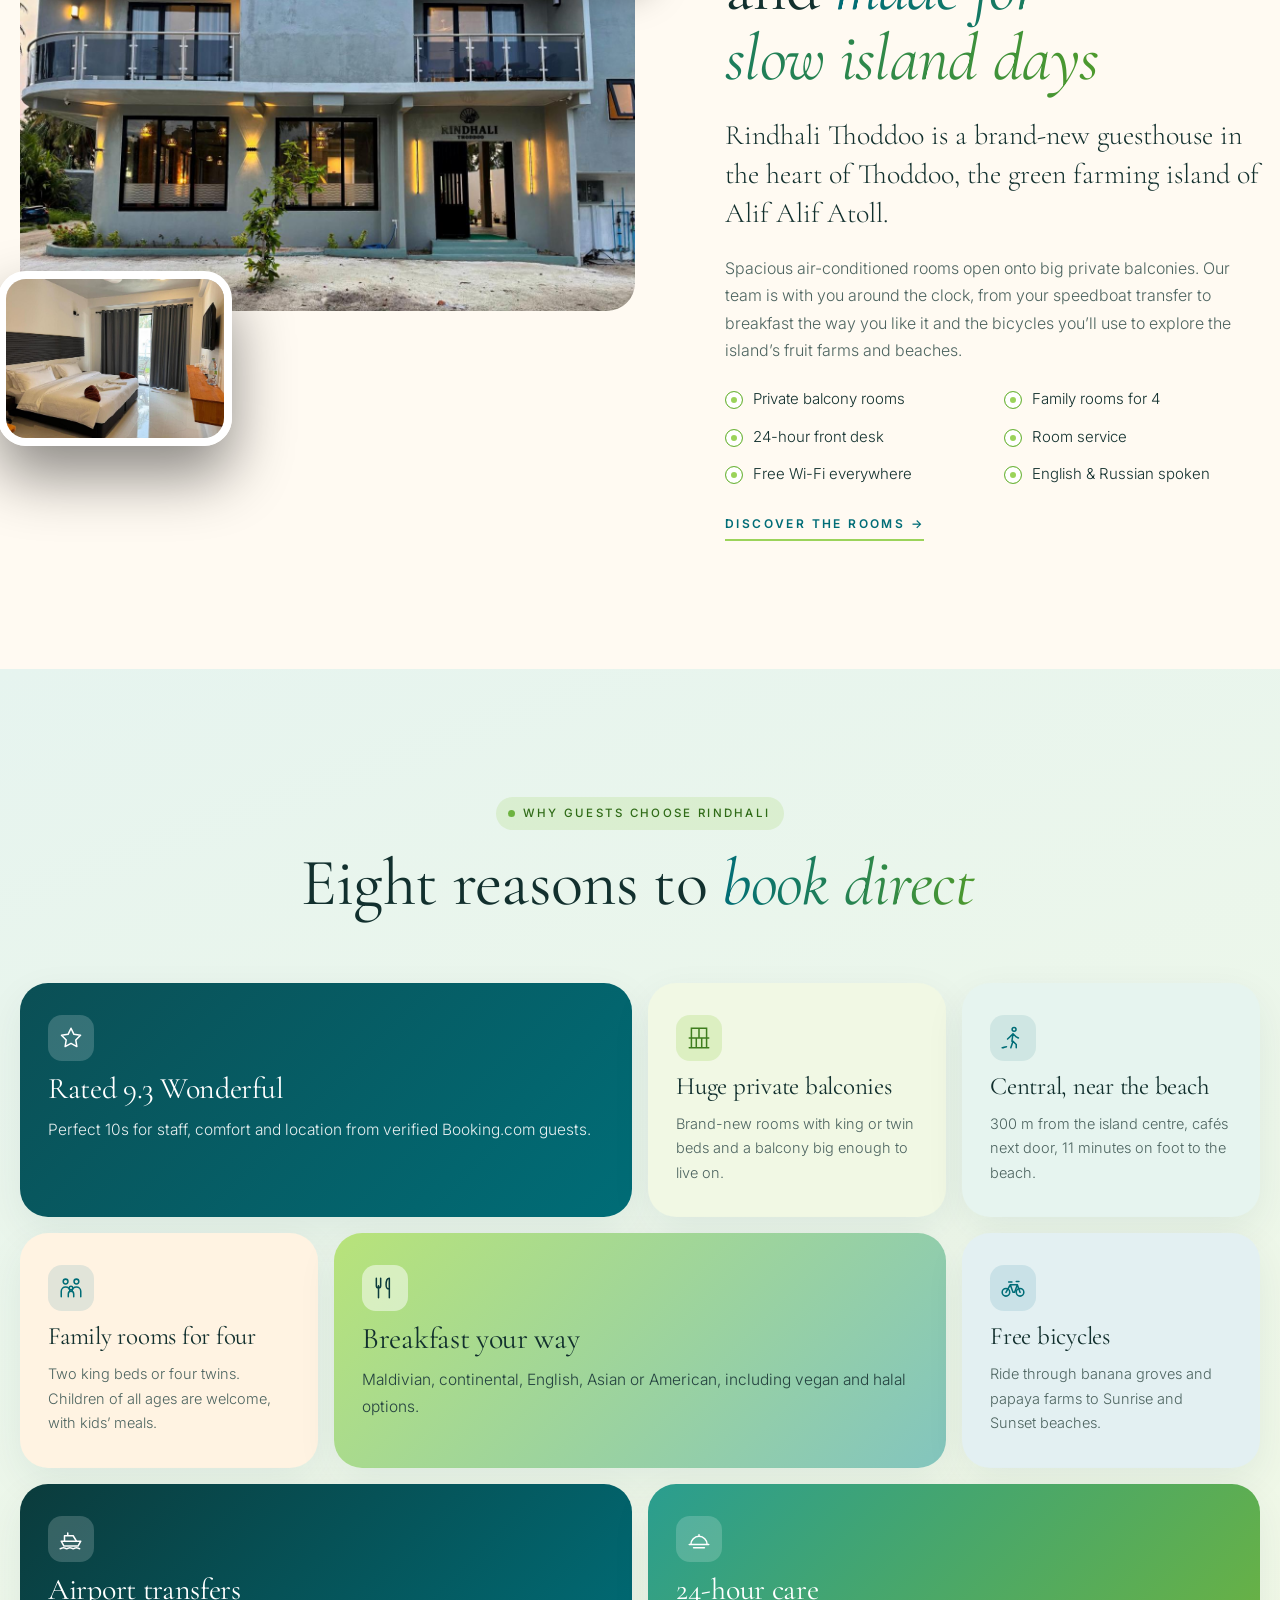
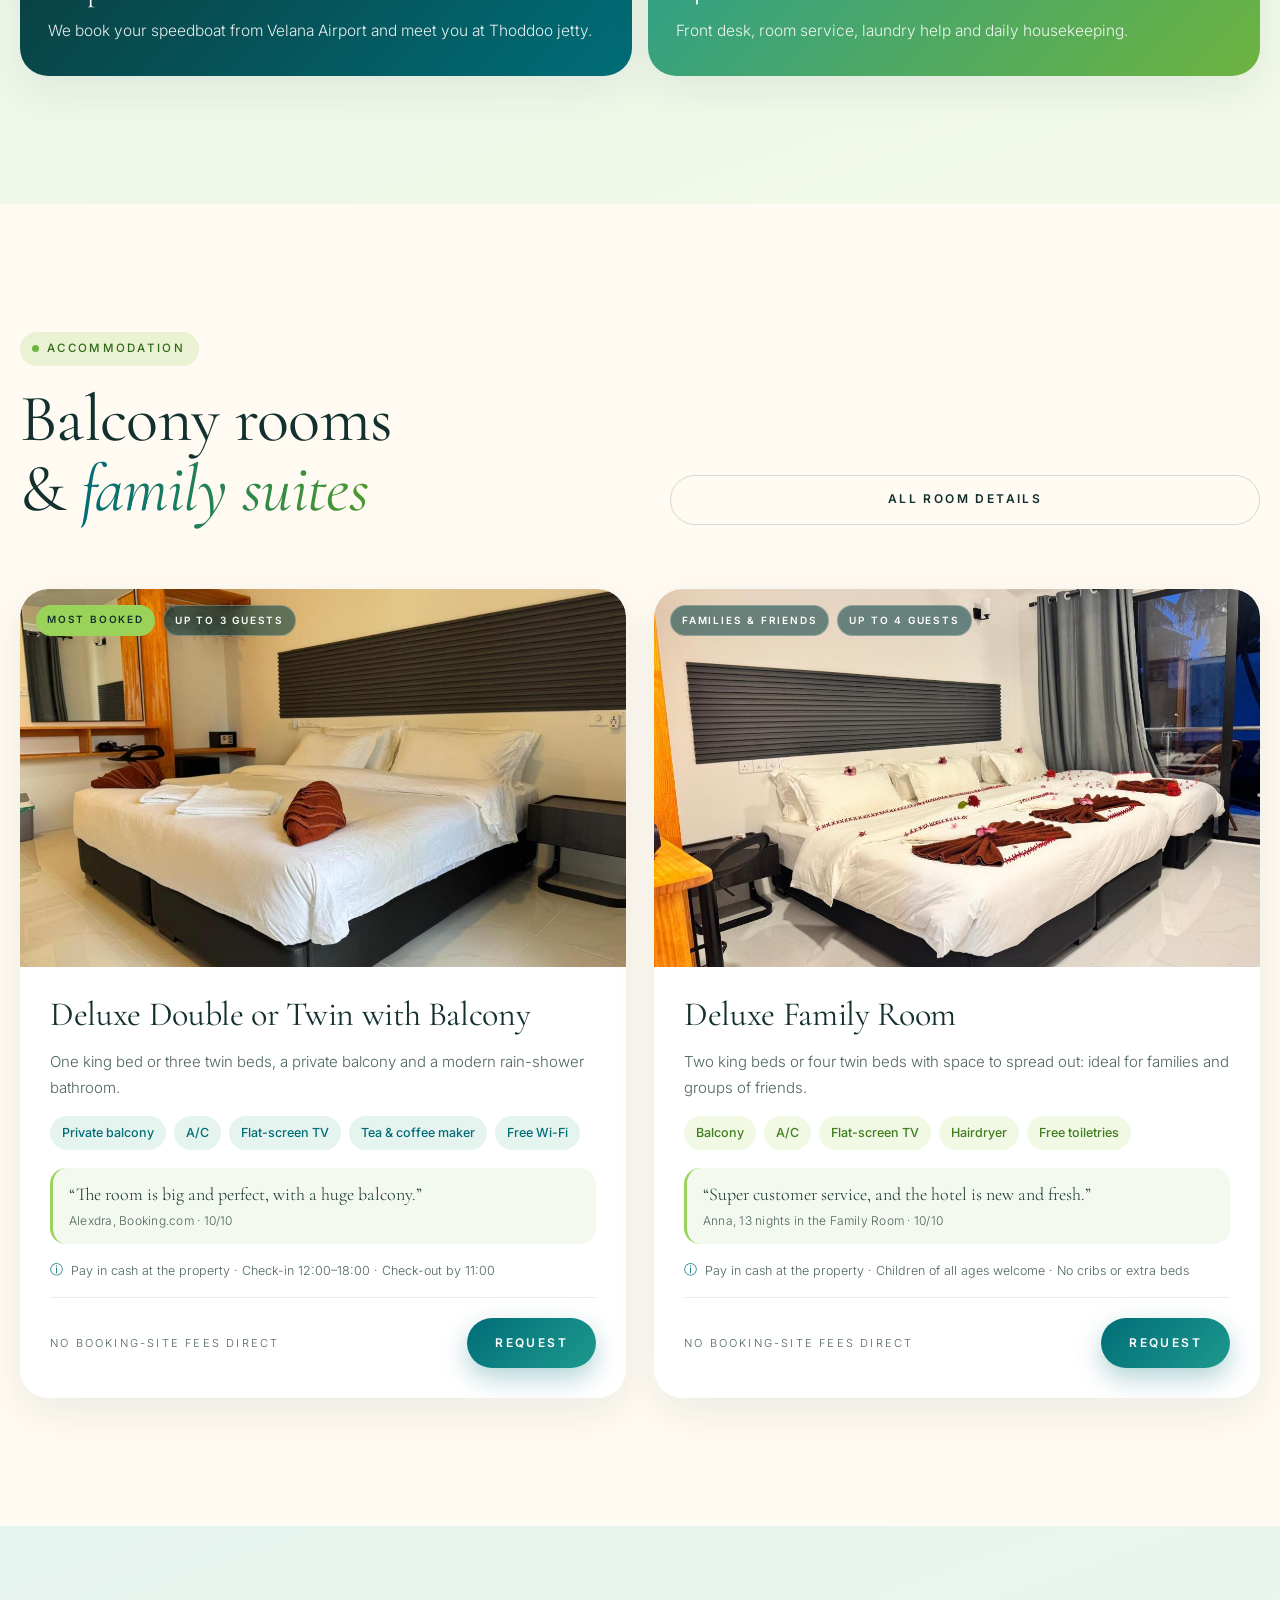
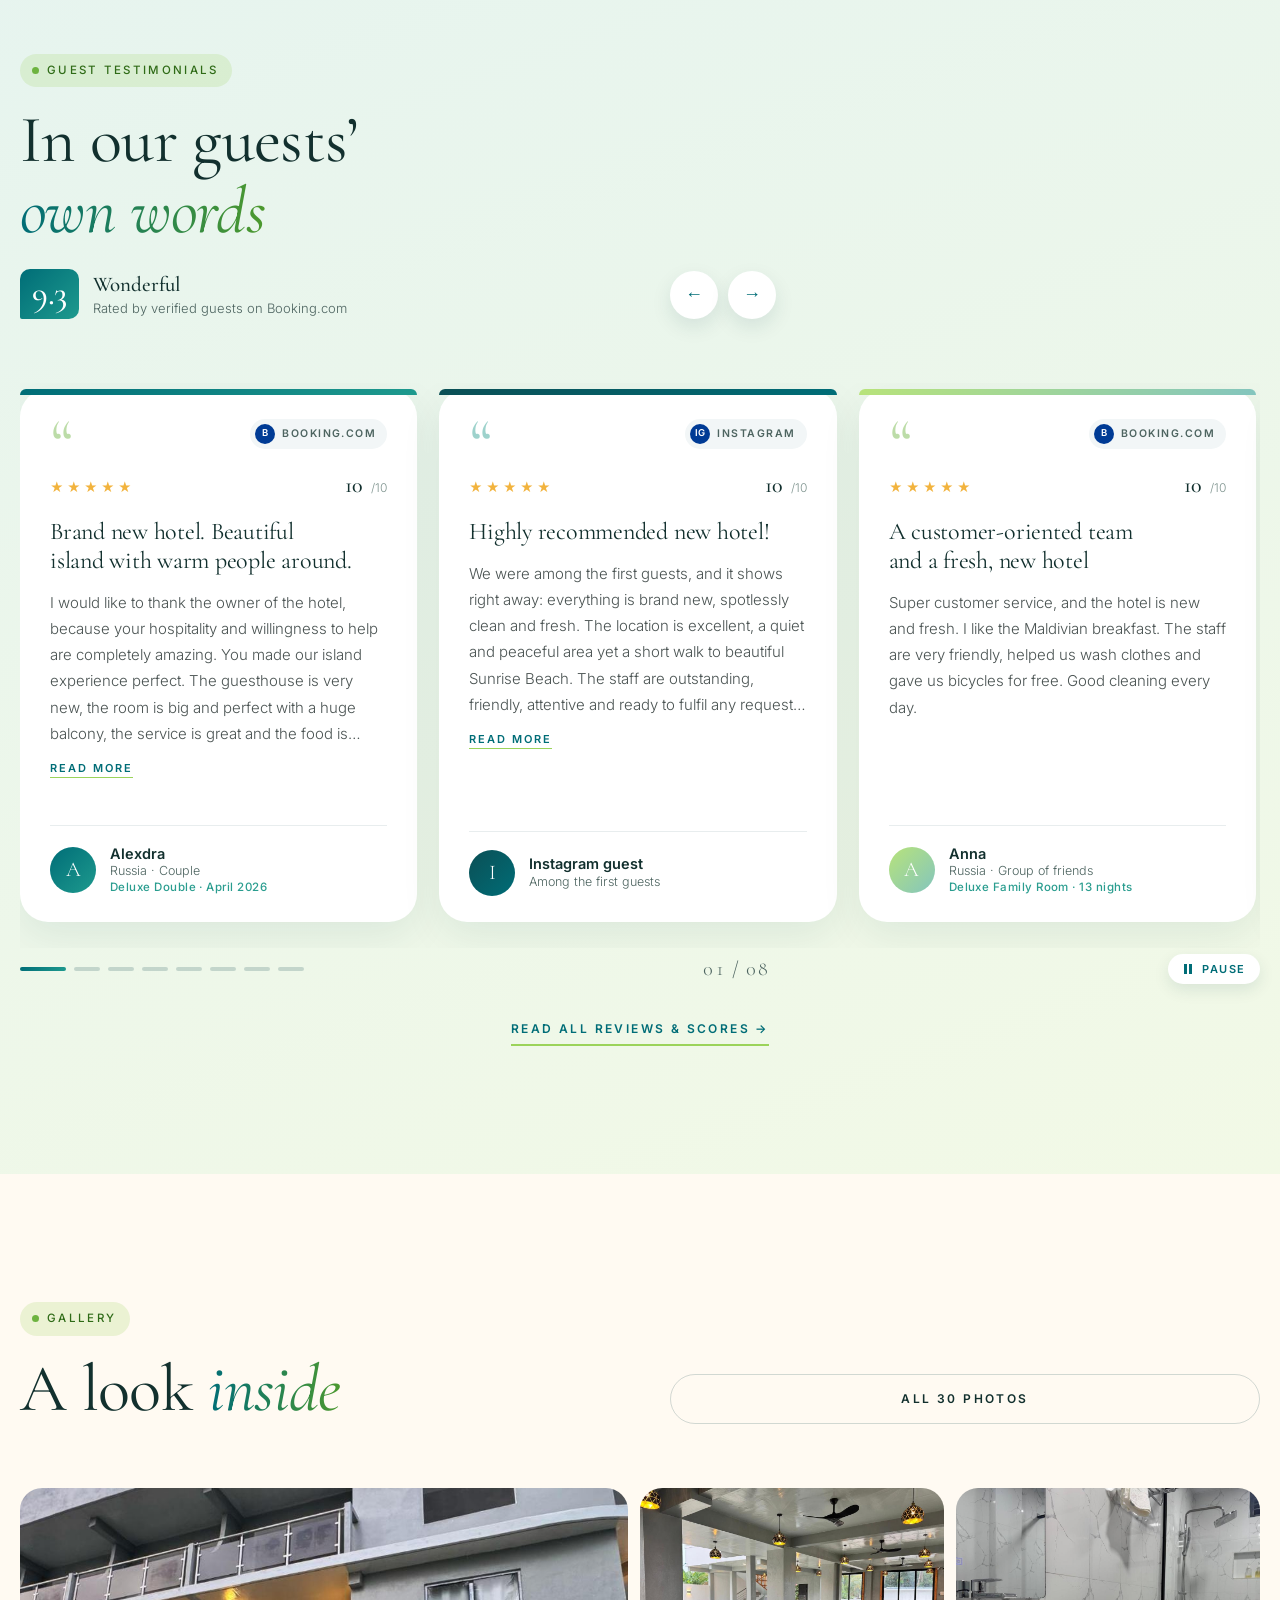
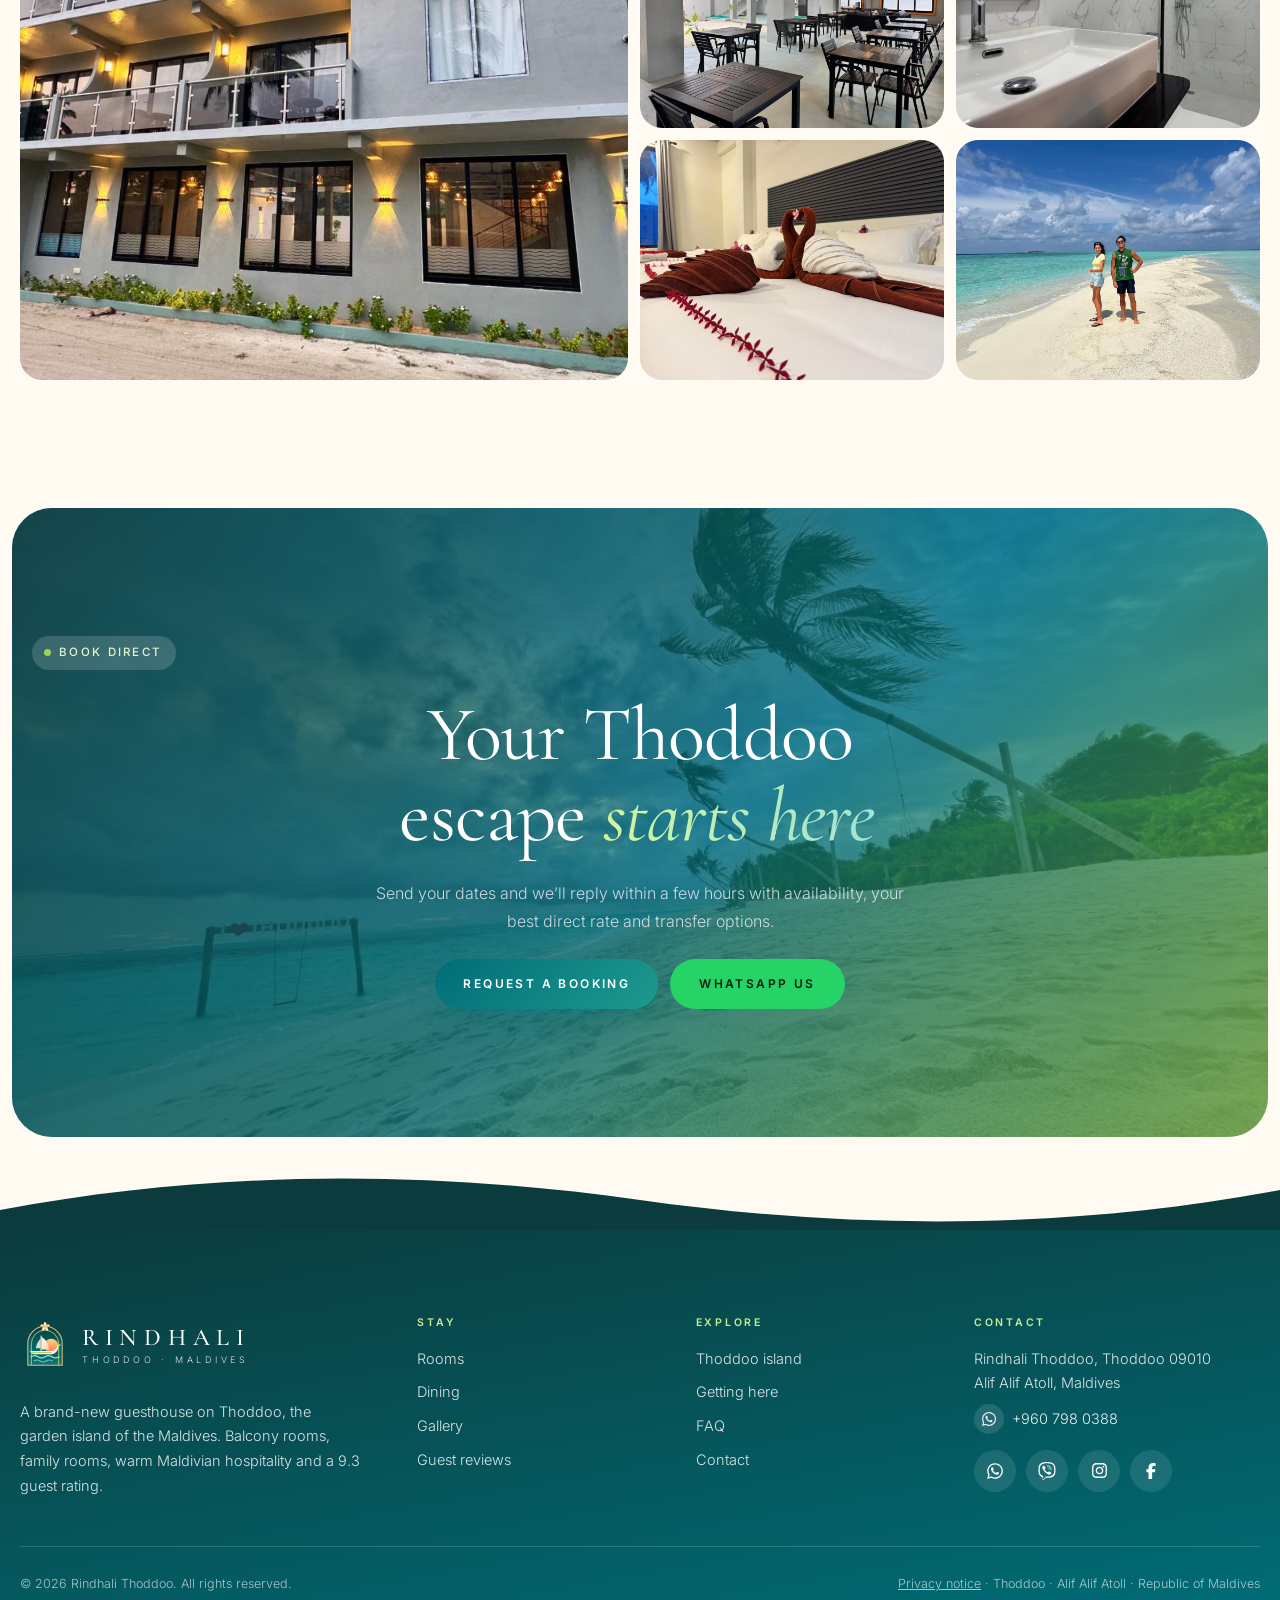
==== commit 44b8906b: "Welcome section: show guesthouse front photo full size" ====
--- a/index.html
+++ b/index.html
@@ -171,8 +171,8 @@
 
 <section class="band" style="padding-top:0">
   <div class="wrap split">
-    <div class="collage rv">
-      <div class="a"><img loading="lazy" src="assets/p13.jpg" alt="Rindhali Thoddoo entrance with the guesthouse name sign"></div>
+    <div class="collage full rv">
+      <div class="a"><img loading="lazy" src="assets/p13.jpg" width="1280" height="810" alt="Rindhali Thoddoo entrance with the guesthouse name sign"></div>
       <div class="b"><img loading="lazy" src="assets/p07.jpg" alt="King bedroom at Rindhali Thoddoo"></div>
       <div class="badge-score"><b>9.3</b><span>Wonderful<br>9 verified reviews</span></div>
     </div>
--- a/style.css
+++ b/style.css
@@ -841,3 +841,18 @@
 .clist .soc a{width:40px;height:40px;border-radius:50%;display:inline-flex;align-items:center;justify-content:center;background:#E6F4EF;color:#006D77;text-decoration:none}
 .clist .soc a:hover{background:#006D77;color:#fff}
 .clist a{text-decoration:none}
+
+/* keep the RINDHALI THODDOO sign (right side of p13) inside cropped frames */
+.collage .a img[src$="p13.jpg"]{object-position:92% 50%}
+.slide img[src$="p13.jpg"]{object-position:74% 50%}
+@media (max-width:760px){.slide img[src$="p13.jpg"]{object-position:76% 50%}}
+/* welcome section: guesthouse front shown full size (no crop) */
+.split:has(.collage.full){grid-template-columns:minmax(0,1.15fr) minmax(0,1fr);align-items:center}
+.collage.full{padding:0 0 22% 0}
+.collage.full .a{aspect-ratio:1280/810}
+.collage.full .a img{object-fit:cover;object-position:50% 50%!important}
+.collage.full .b{left:-22px;right:auto;bottom:0;width:38%;aspect-ratio:4/3}
+.collage.full .badge-score{left:auto;right:-14px;top:-18px}
+[dir=rtl] .collage.full .b{left:auto;right:-22px}
+[dir=rtl] .collage.full .badge-score{right:auto;left:-14px}
+@media (max-width:900px){.split:has(.collage.full){grid-template-columns:1fr}.collage.full{max-width:none}.collage.full .b{left:0}.collage.full .badge-score{right:0}}
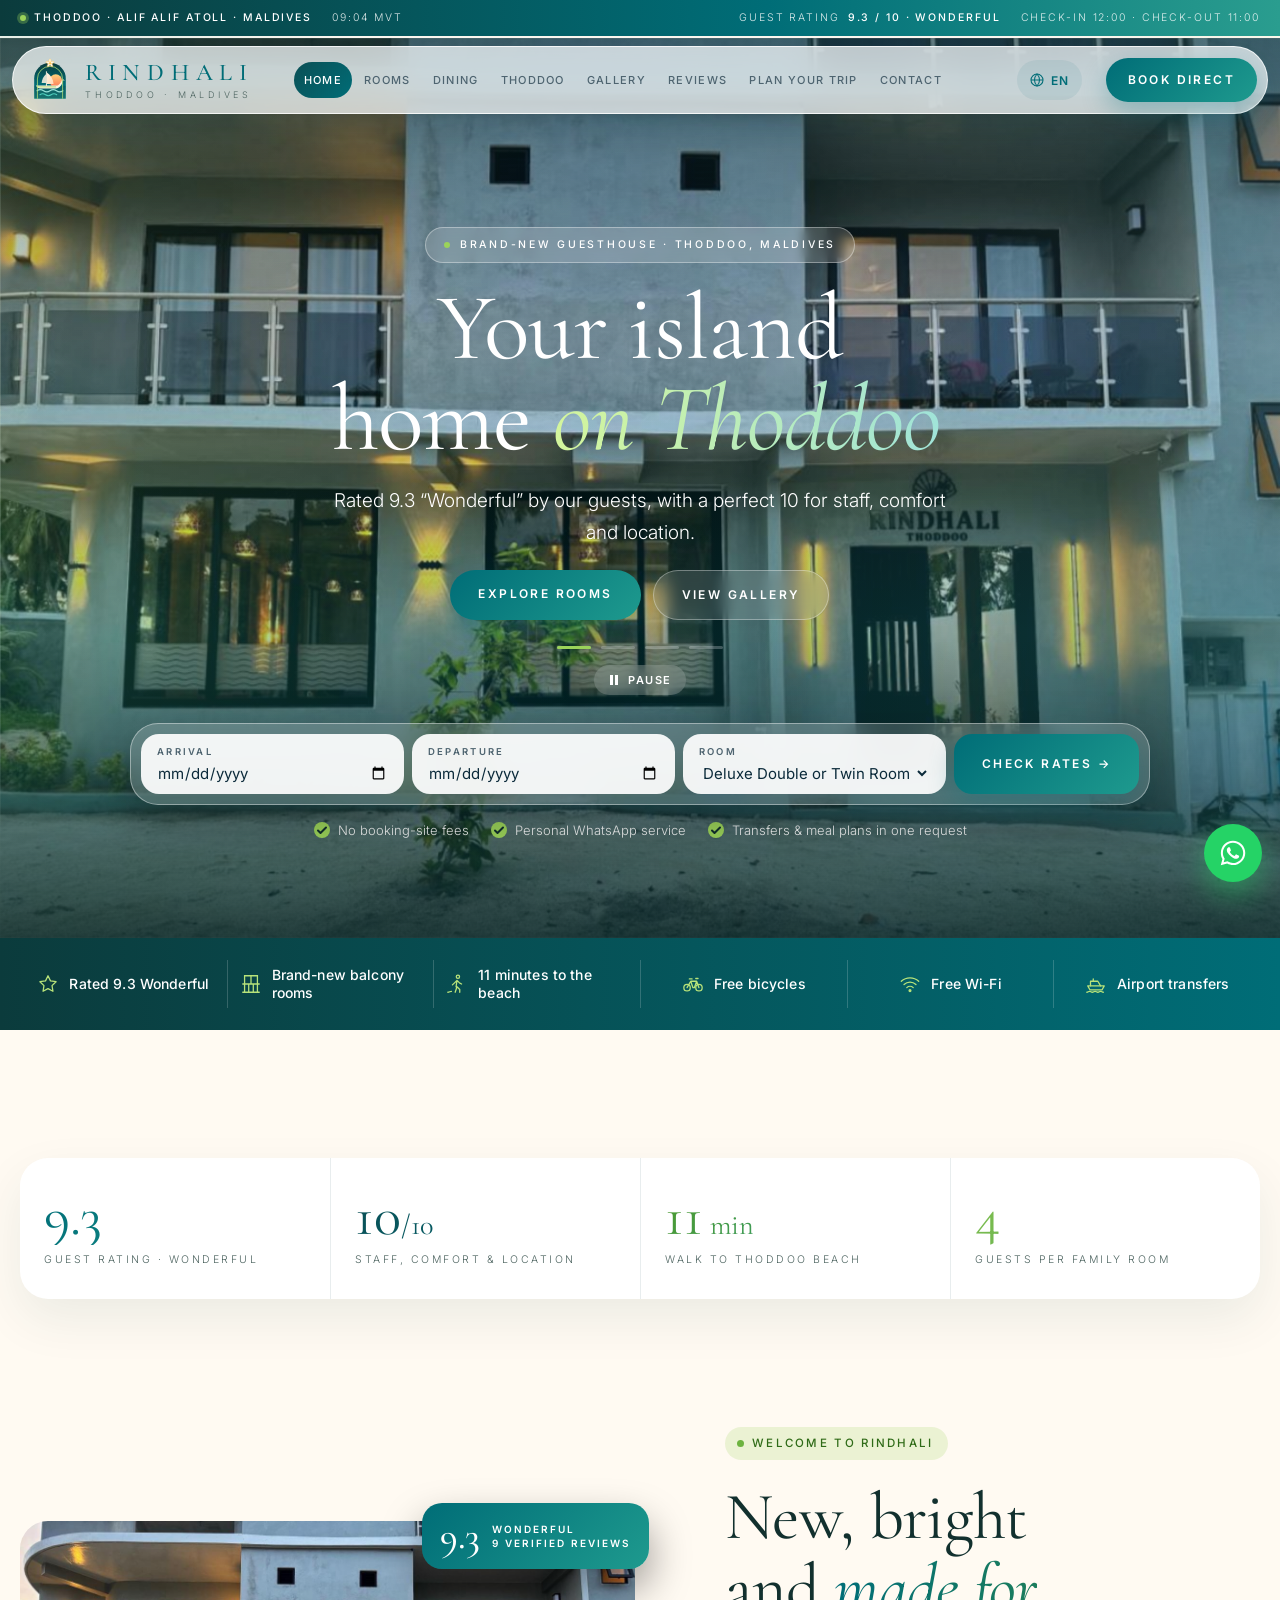
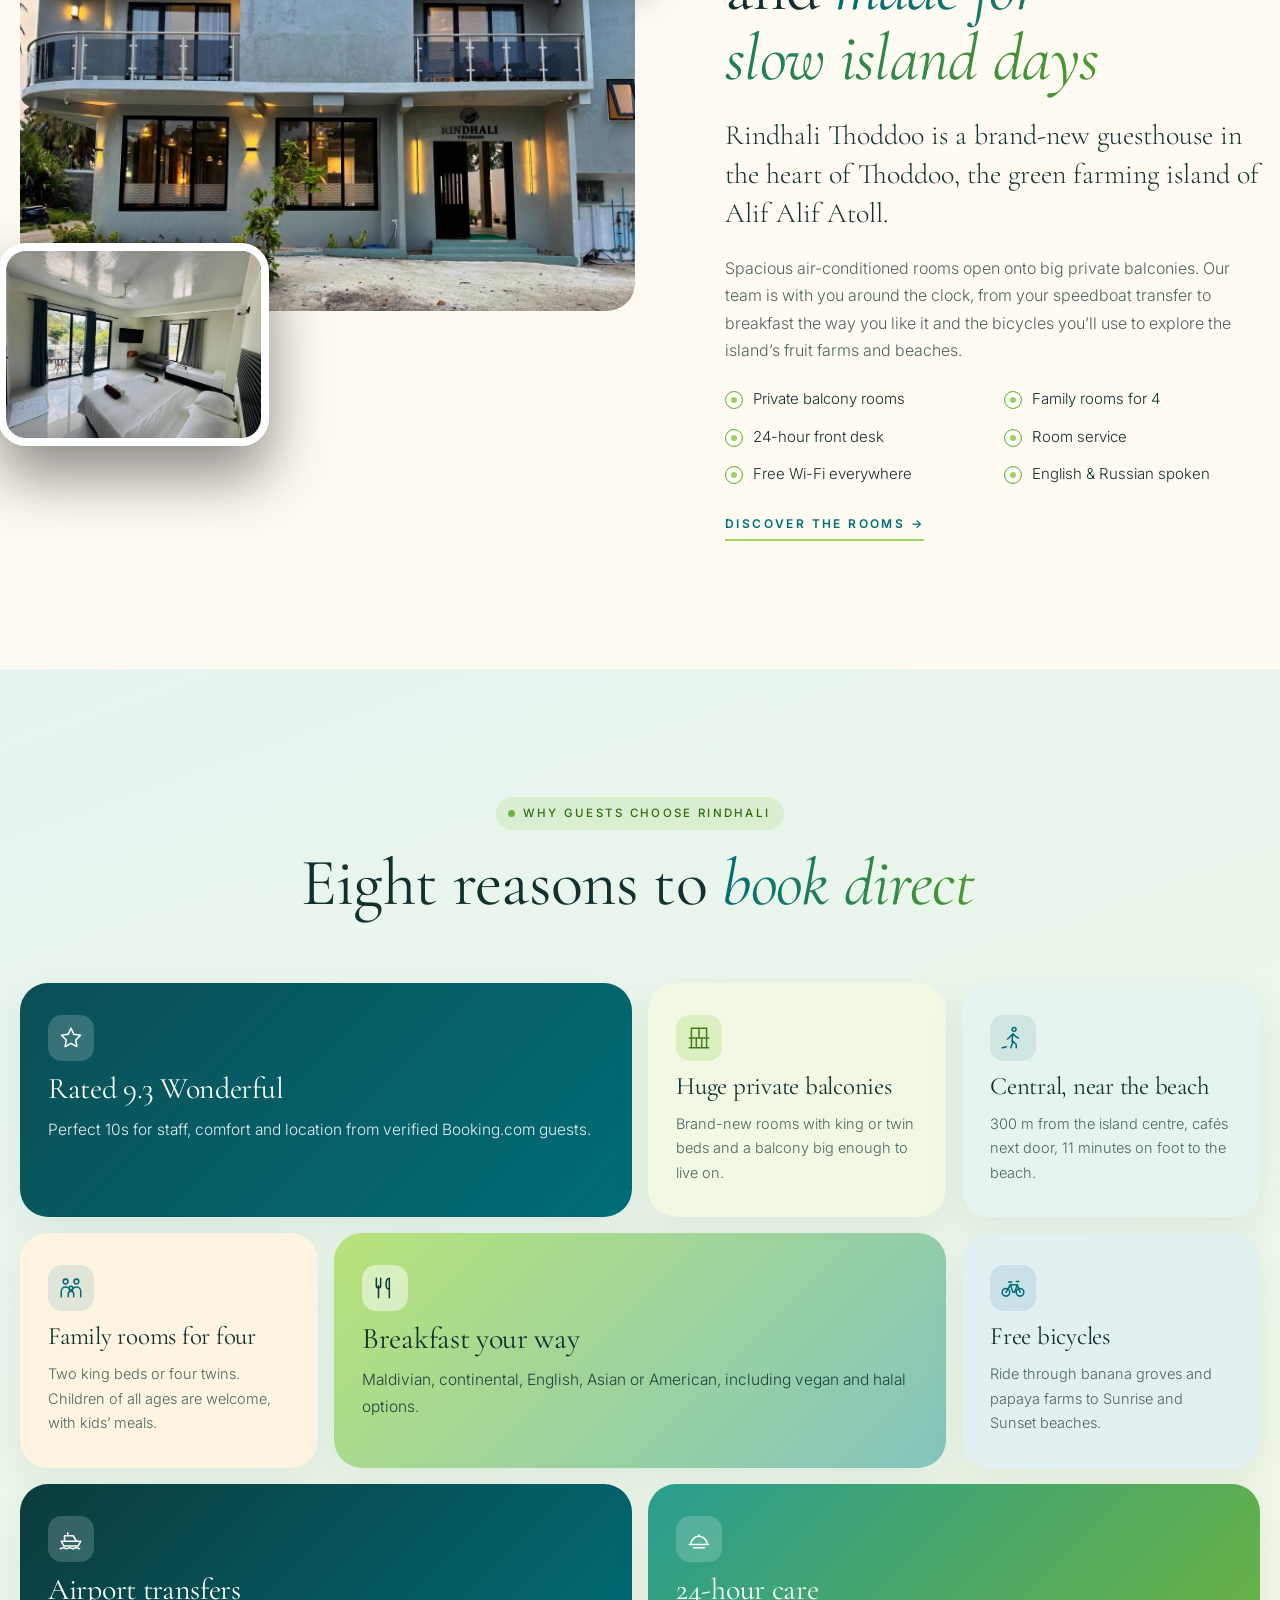
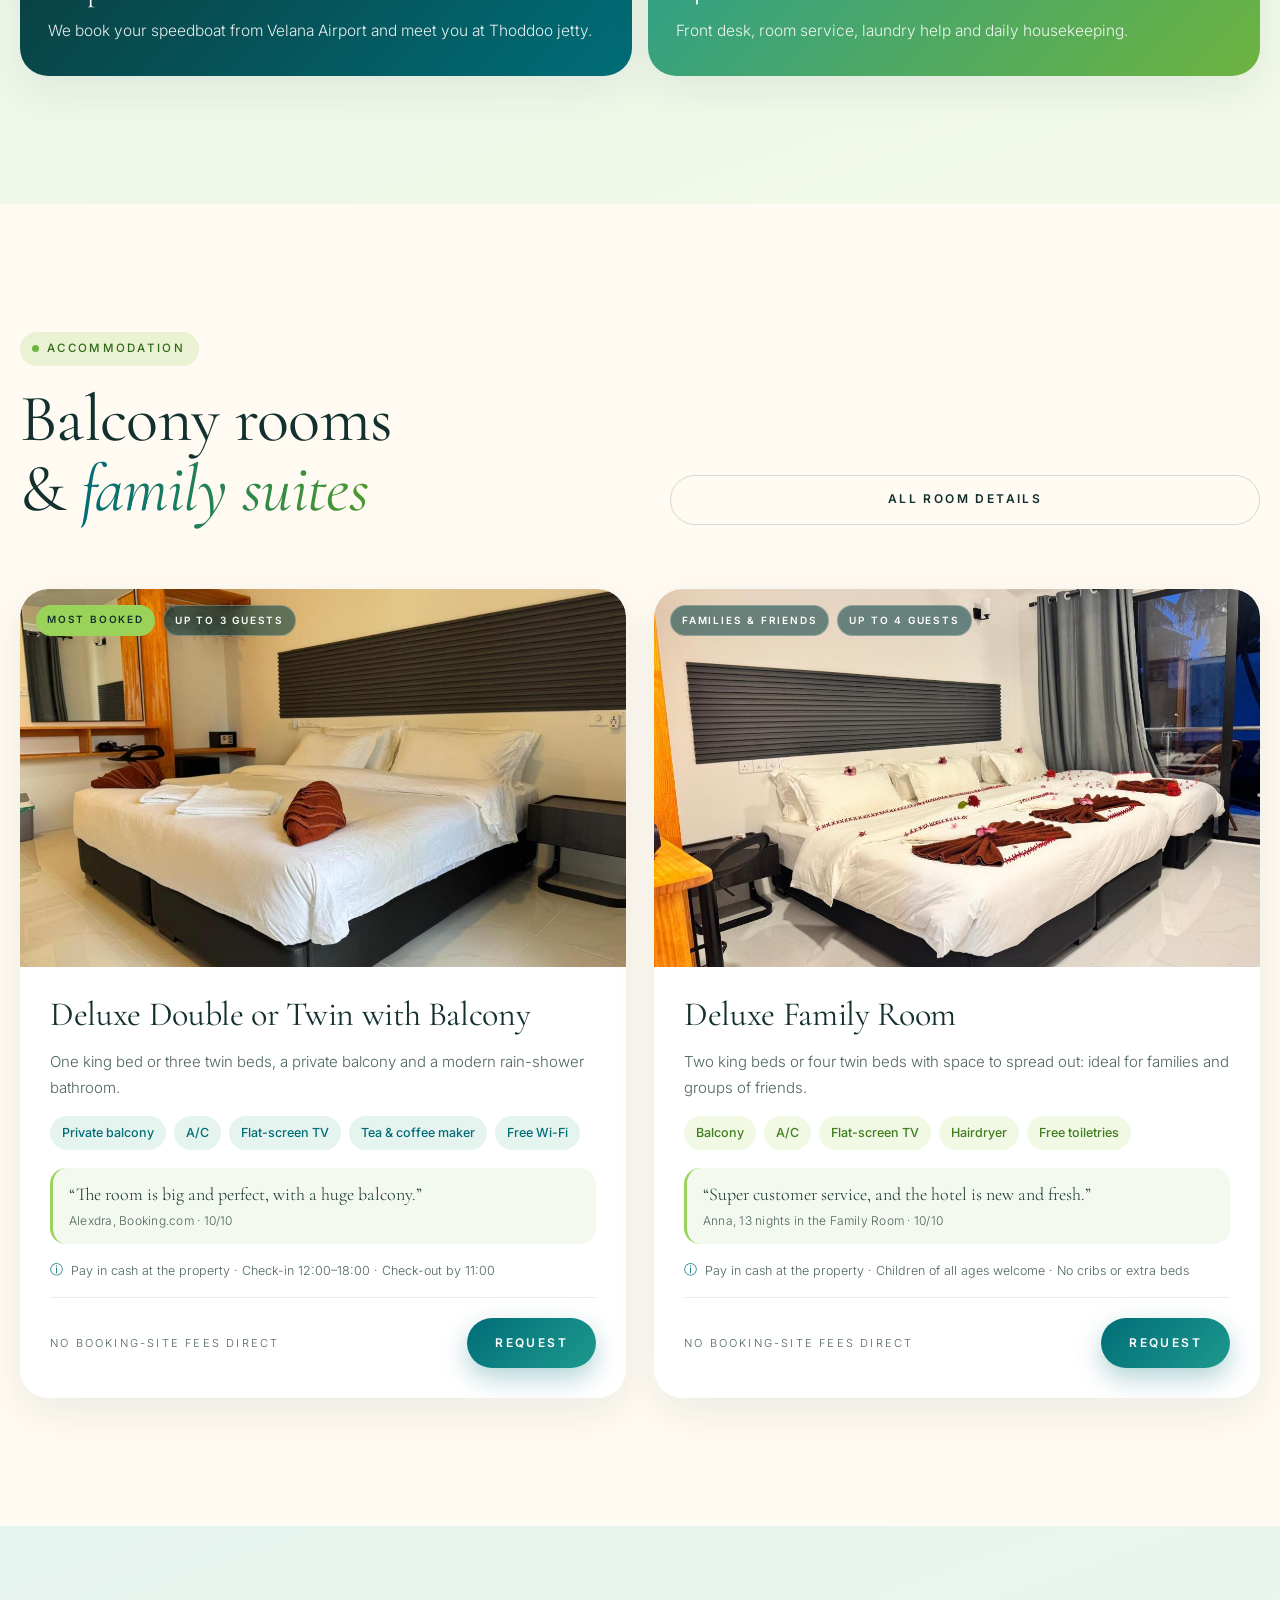
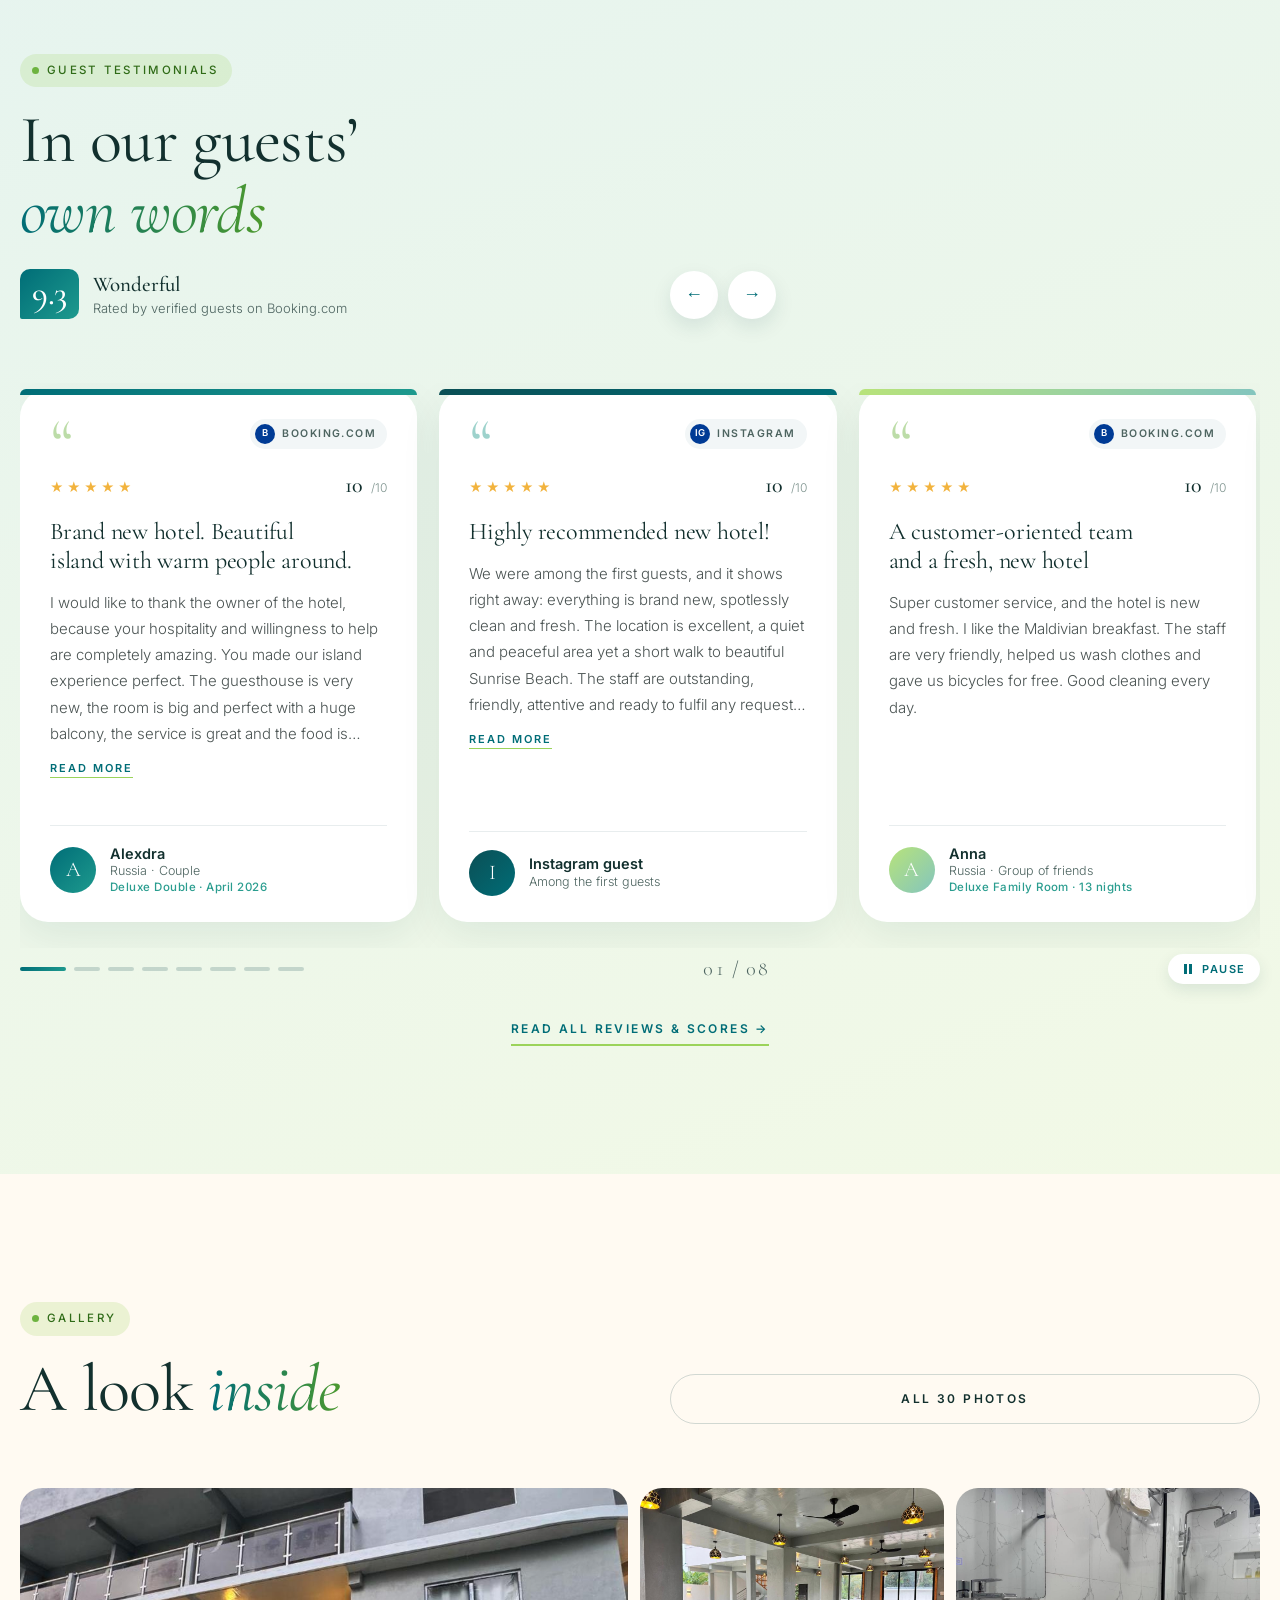
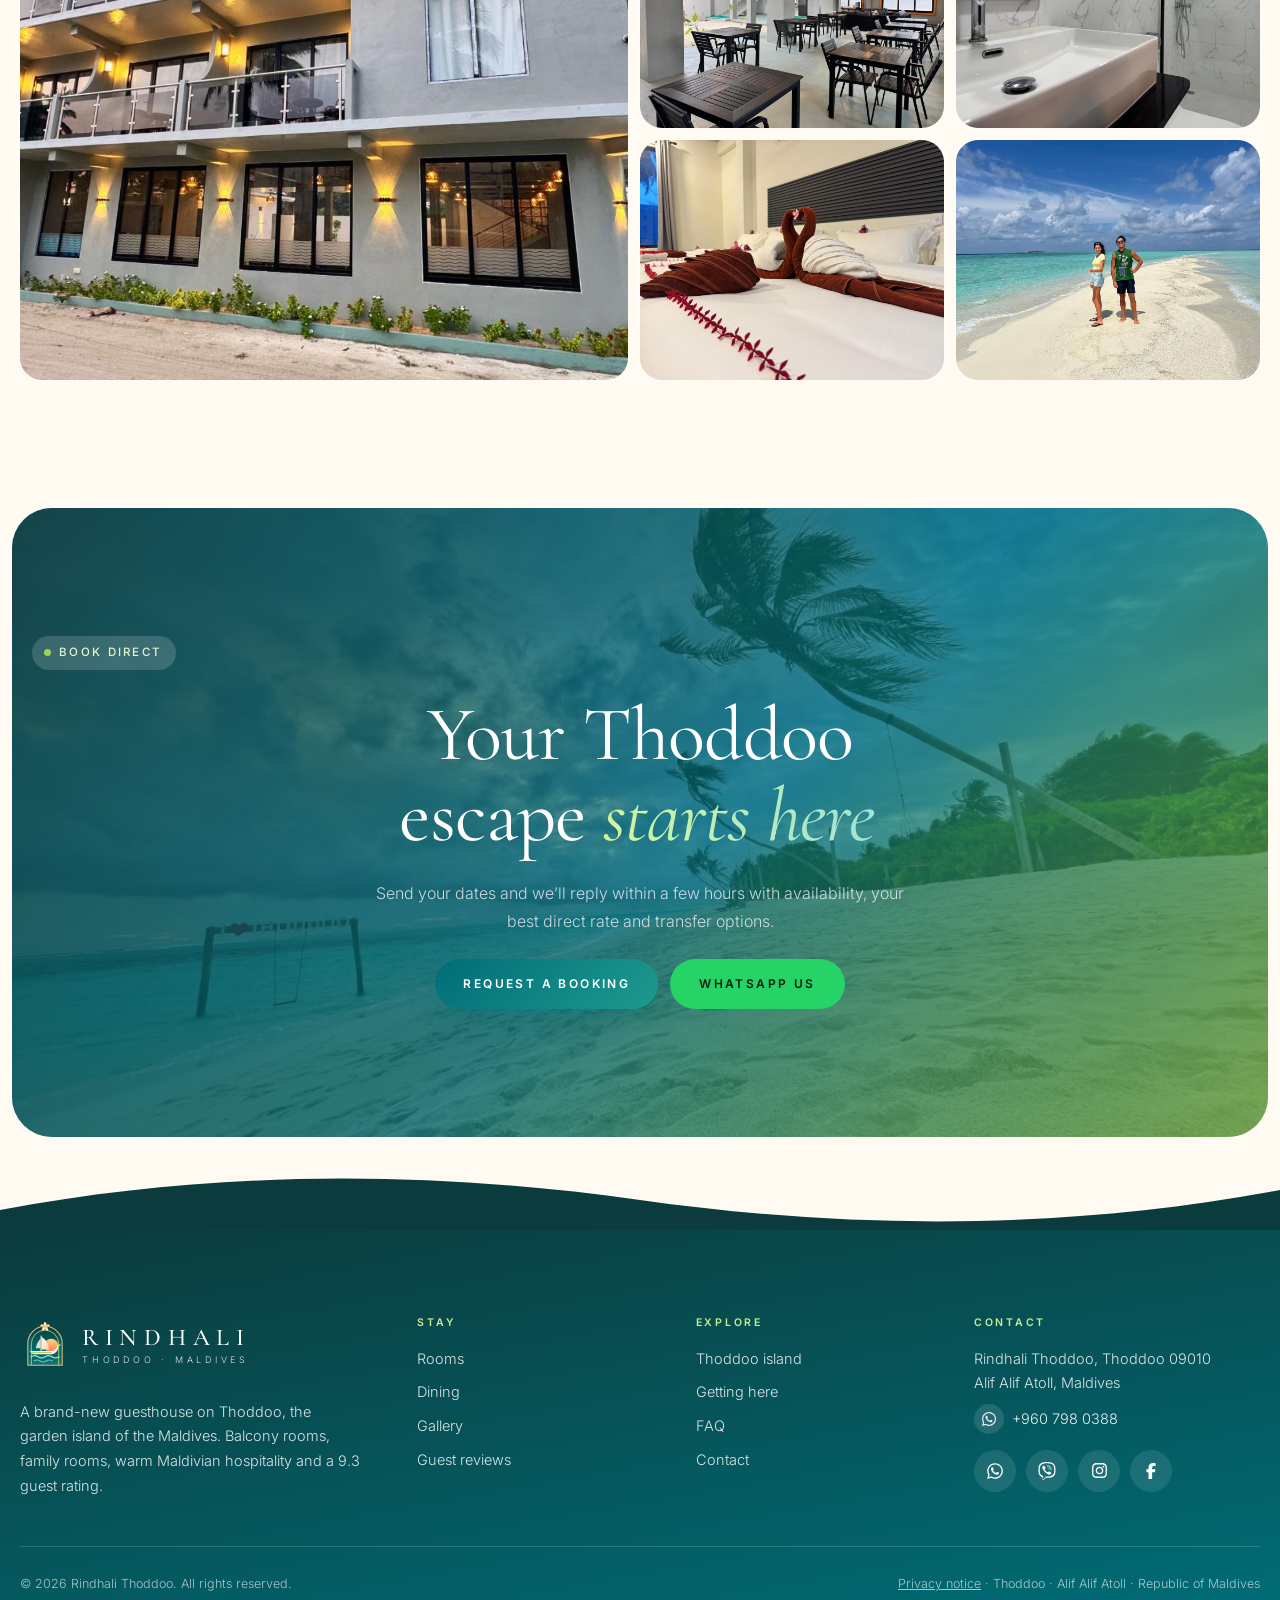
==== commit 09b66892: "Welcome section: full-angle room photo" ====
--- a/index.html
+++ b/index.html
@@ -173,7 +173,7 @@
   <div class="wrap split">
     <div class="collage full rv">
       <div class="a"><img loading="lazy" src="assets/p13.jpg" width="1280" height="810" alt="Rindhali Thoddoo entrance with the guesthouse name sign"></div>
-      <div class="b"><img loading="lazy" src="assets/p07.jpg" alt="King bedroom at Rindhali Thoddoo"></div>
+      <div class="b"><img loading="lazy" src="assets/p02.jpg" width="1200" height="900" alt="Wide view of a spacious room with balcony doors, sofa, TV and beds"></div>
       <div class="badge-score"><b>9.3</b><span>Wonderful<br>9 verified reviews</span></div>
     </div>
     <div class="split-copy rv">
--- a/style.css
+++ b/style.css
@@ -855,4 +855,6 @@
 .collage.full .badge-score{left:auto;right:-14px;top:-18px}
 [dir=rtl] .collage.full .b{left:auto;right:-22px}
 [dir=rtl] .collage.full .badge-score{right:auto;left:-14px}
-@media (max-width:900px){.split:has(.collage.full){grid-template-columns:1fr}.collage.full{max-width:none}.collage.full .b{left:0}.collage.full .badge-score{right:0}}+@media (max-width:900px){.split:has(.collage.full){grid-template-columns:1fr}.collage.full{max-width:none}.collage.full .b{left:0}.collage.full .badge-score{right:0}}
+.collage.full .b{width:44%;aspect-ratio:1200/900}
+.collage.full .b img{object-position:50% 50%}
